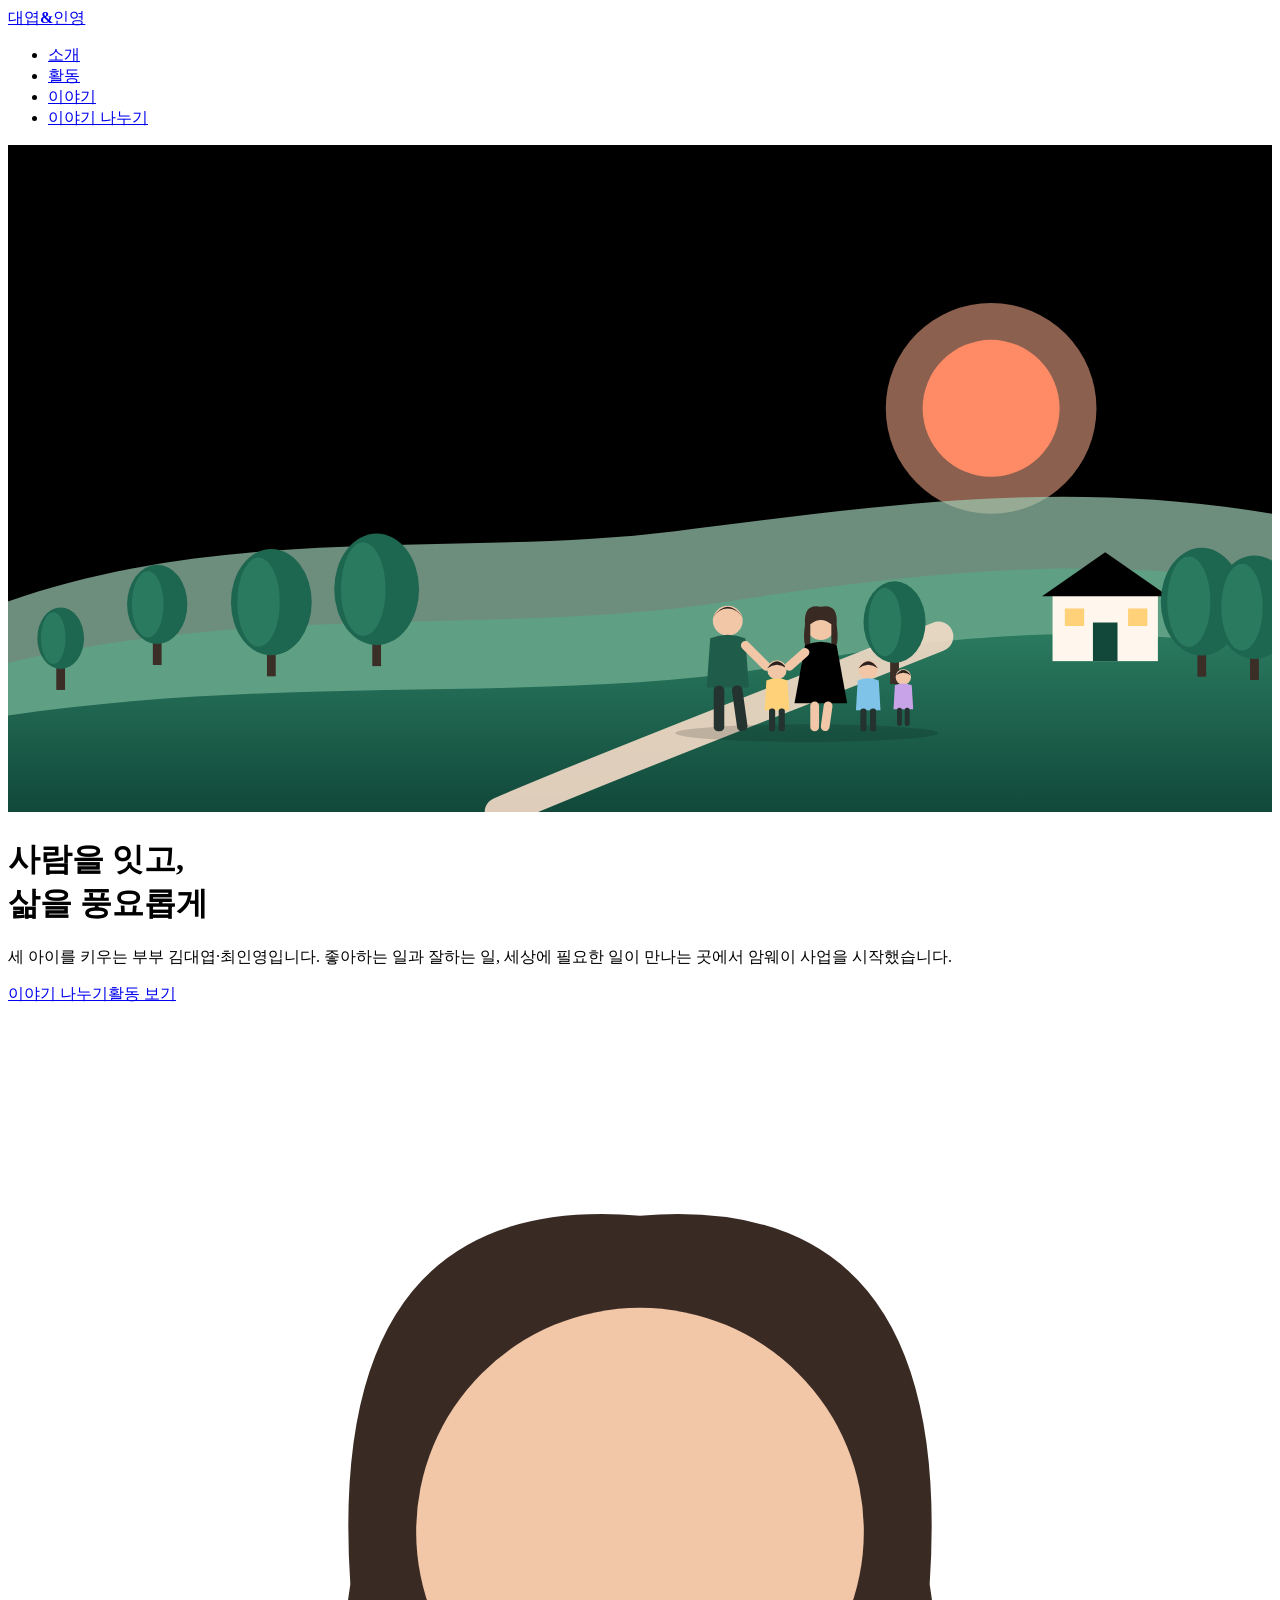
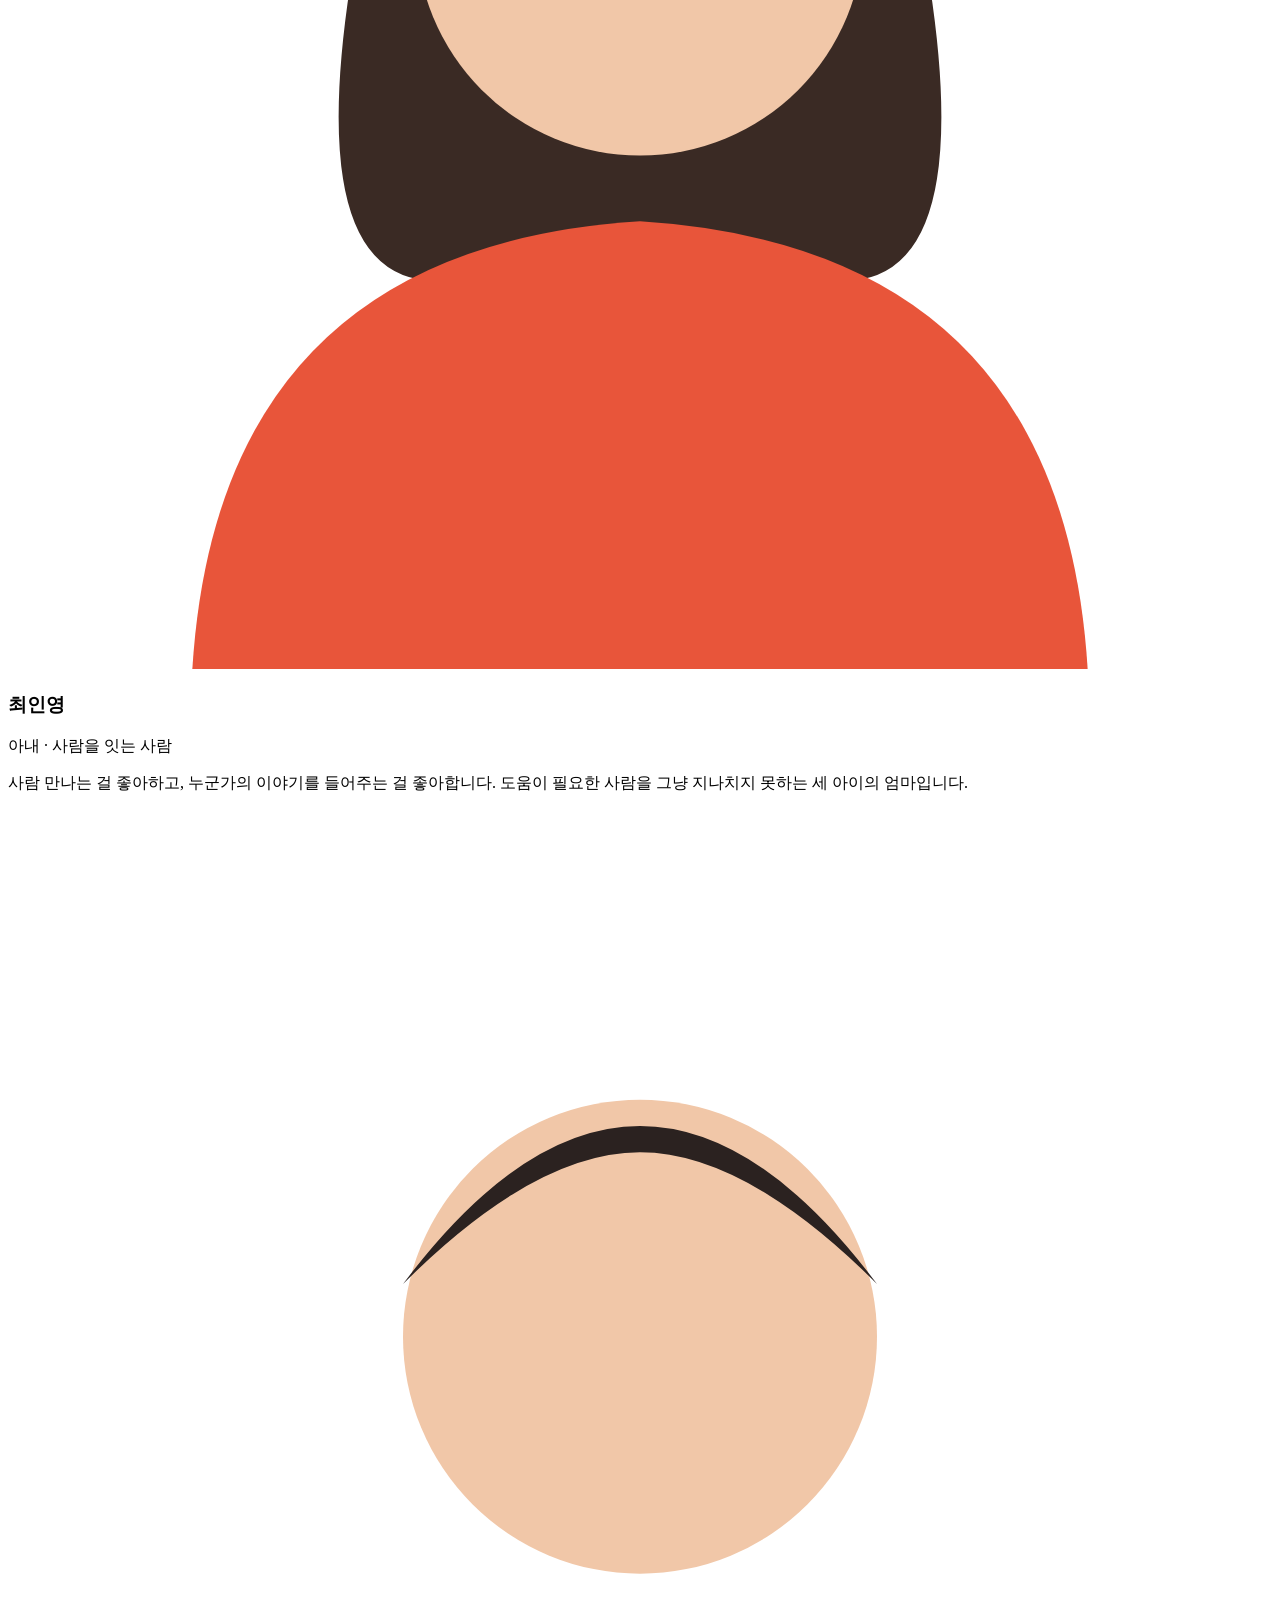
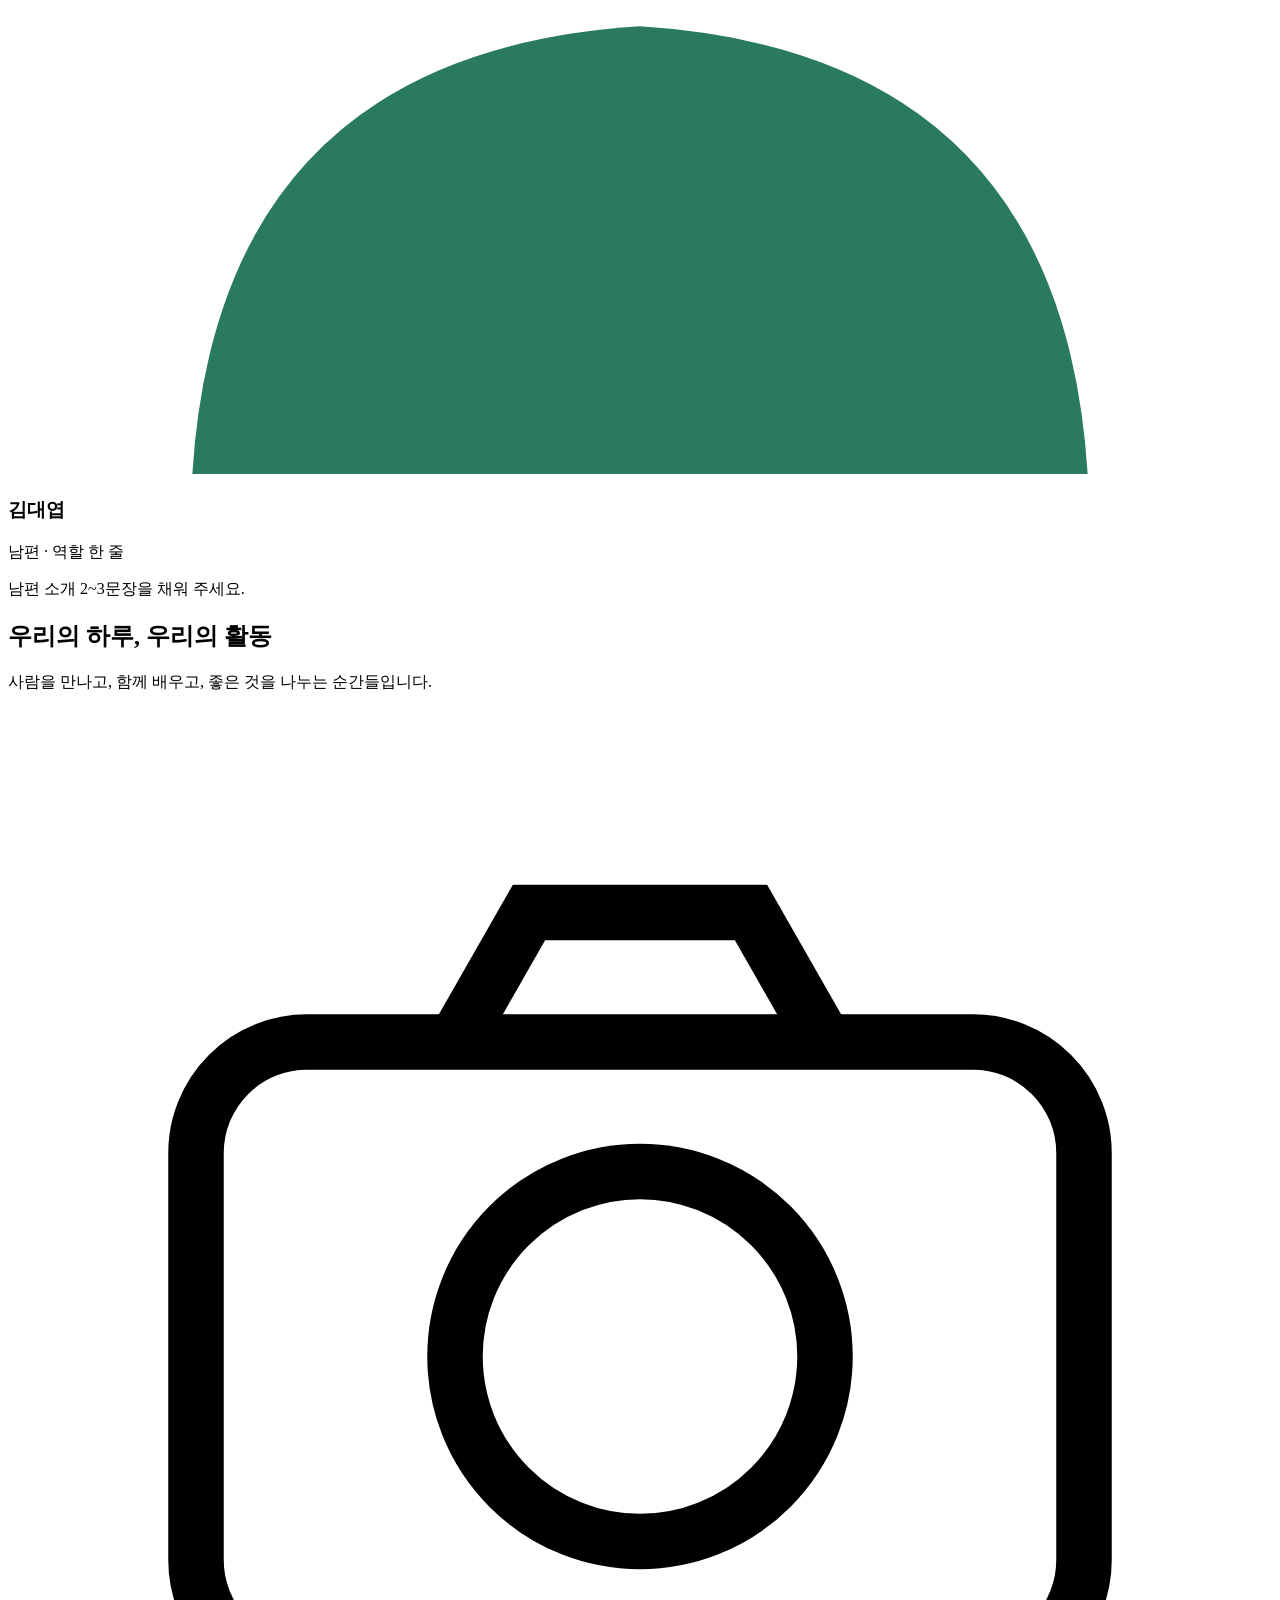
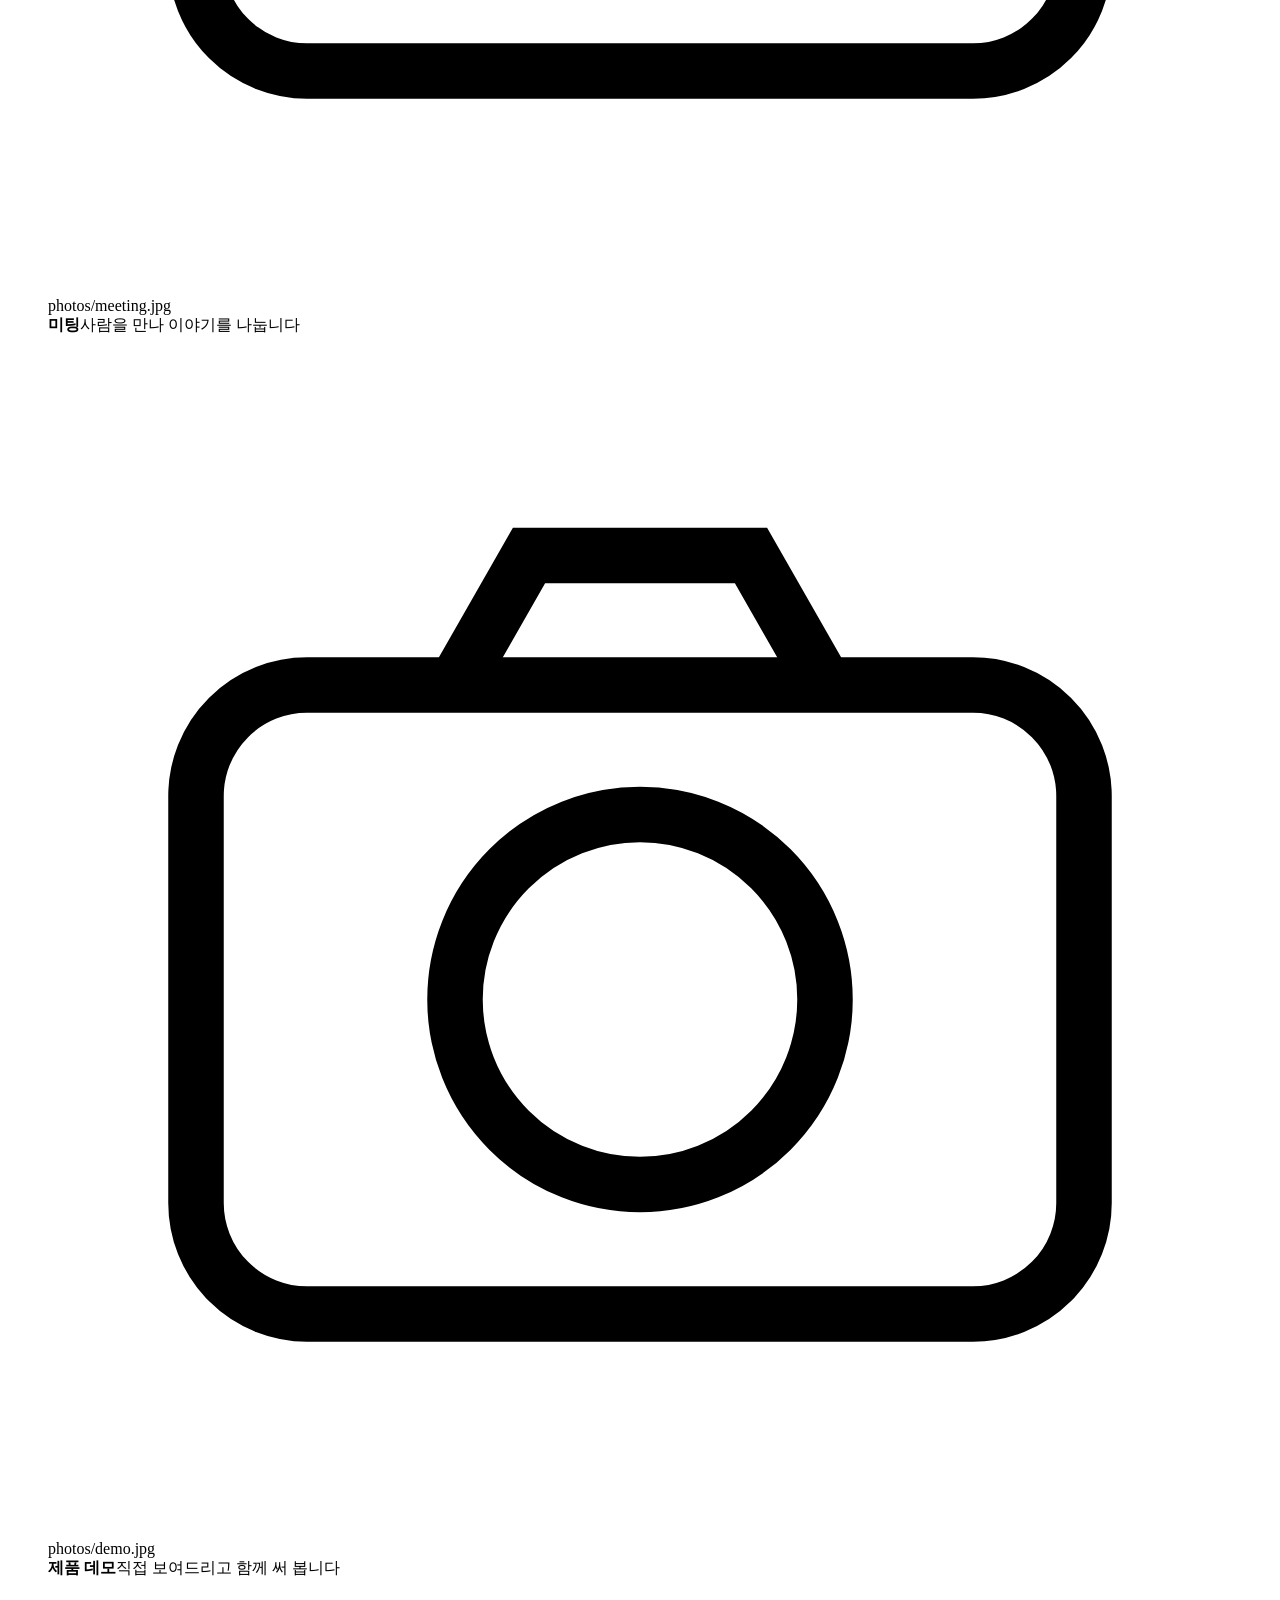
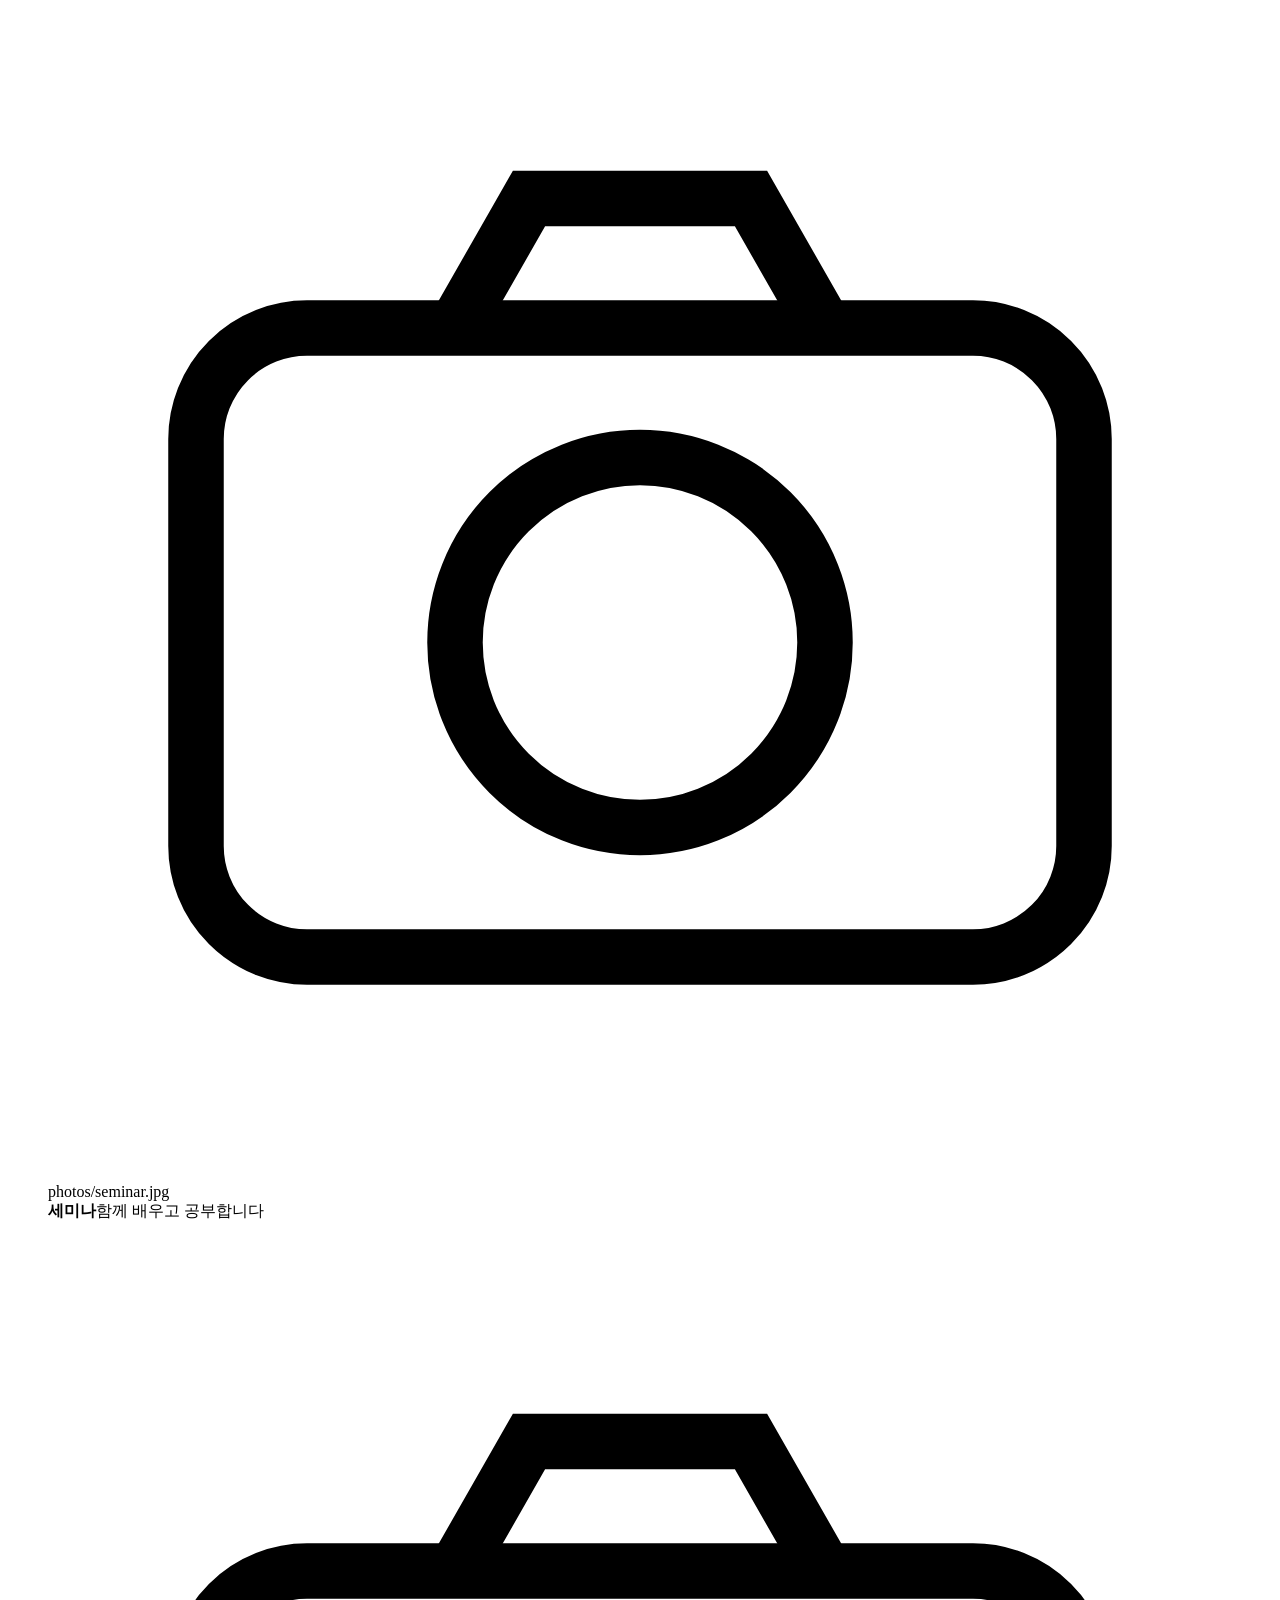
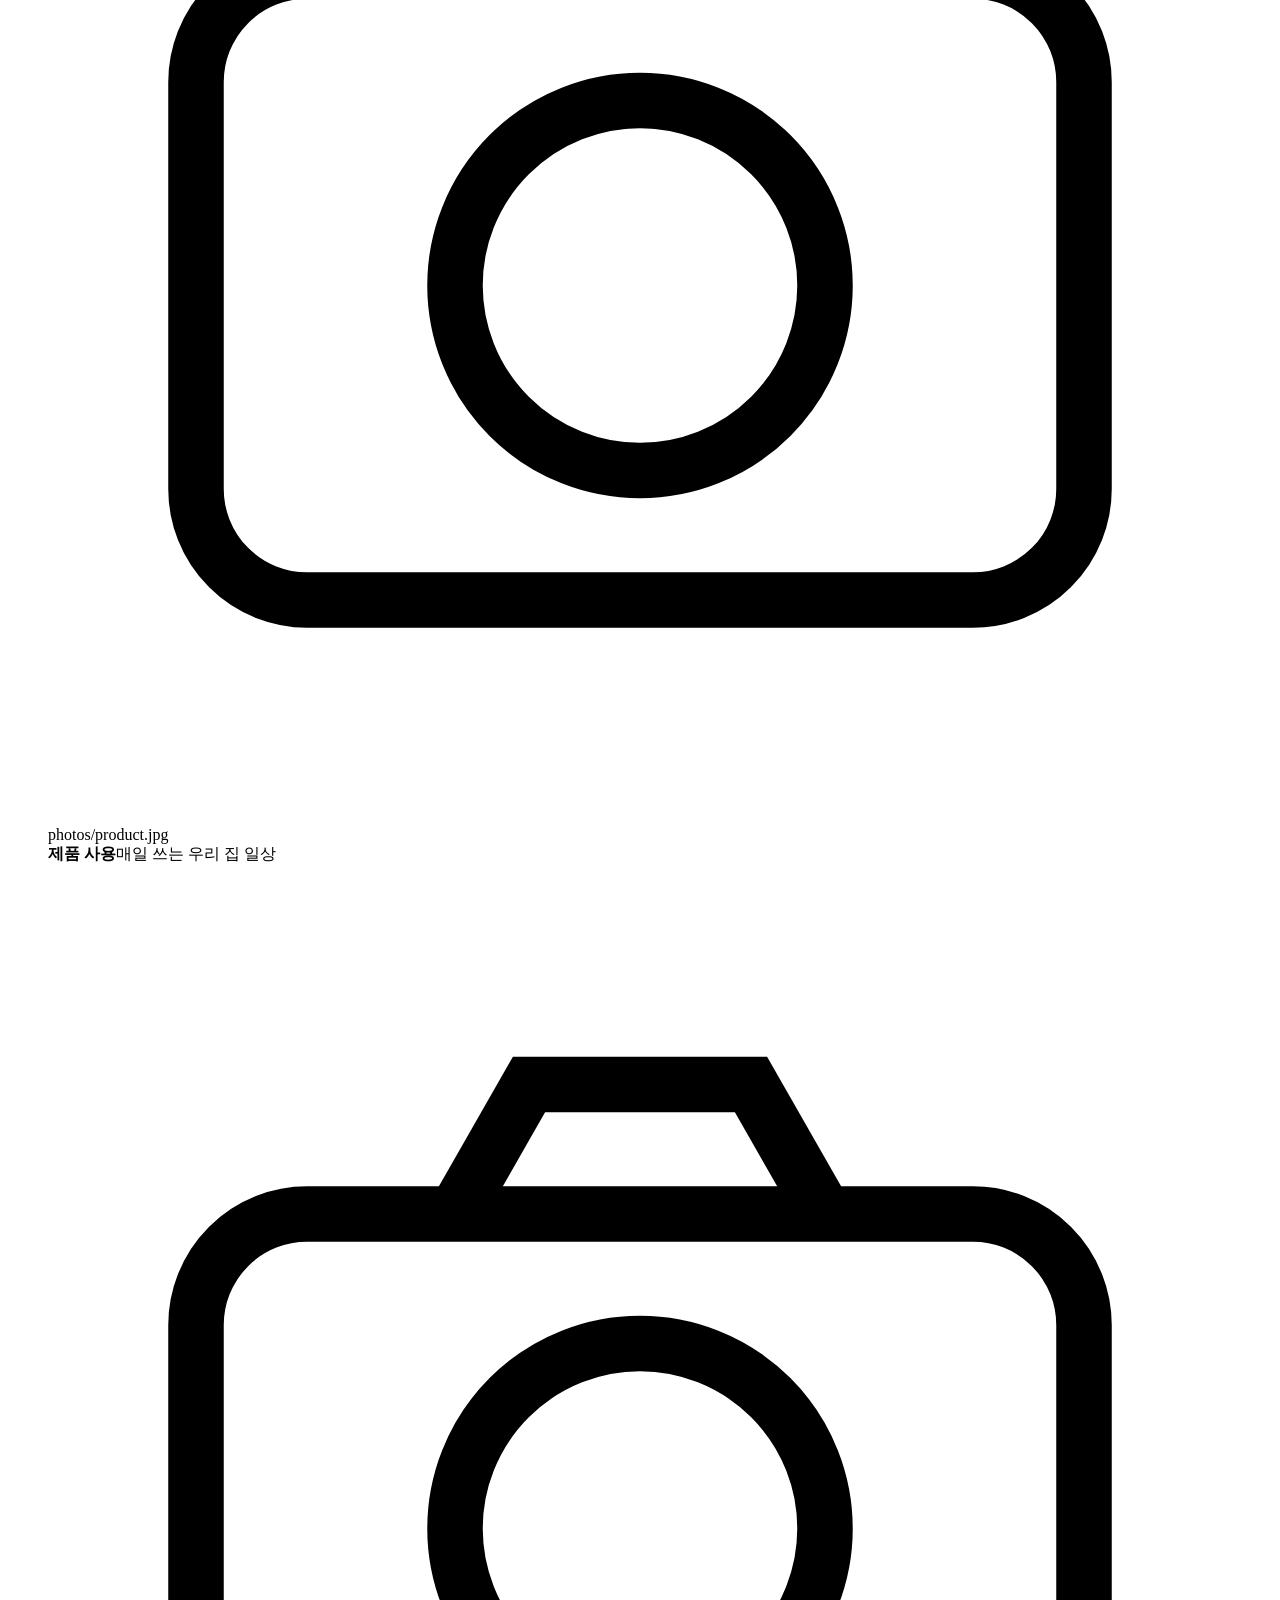
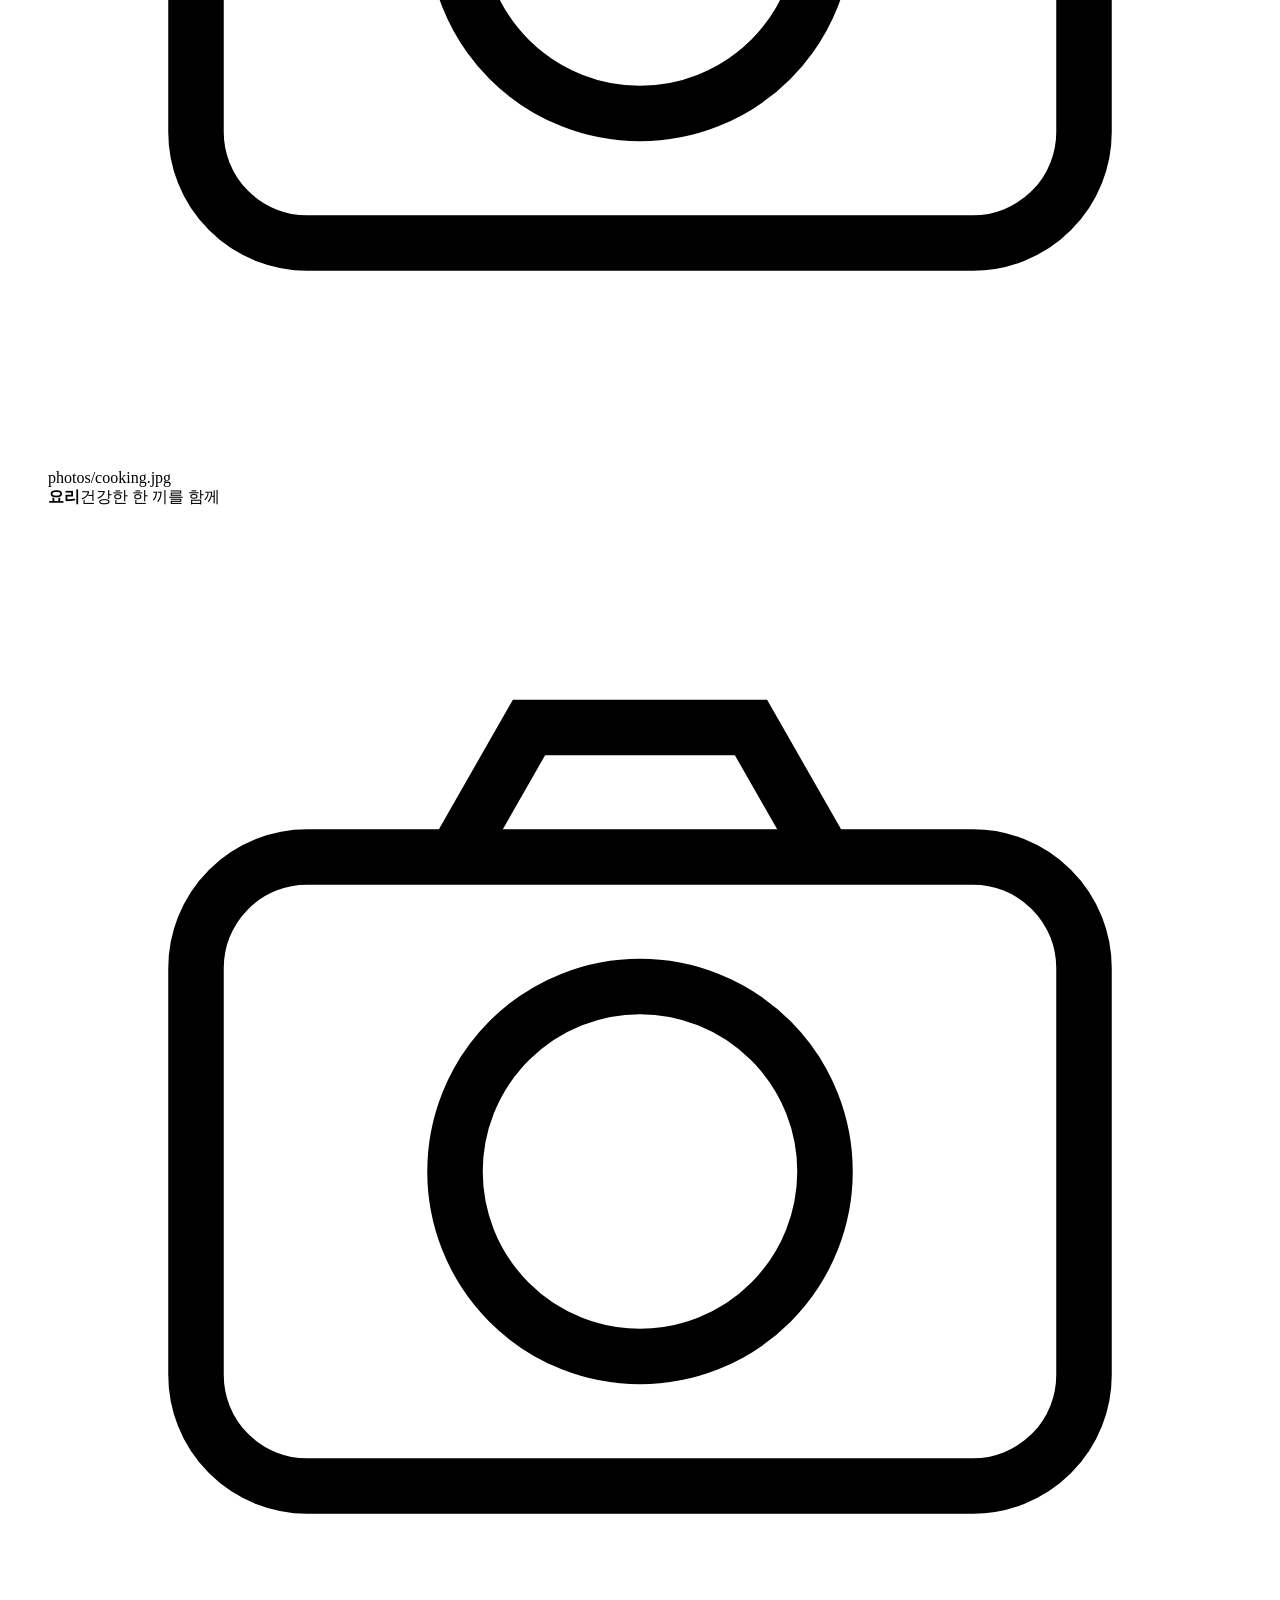
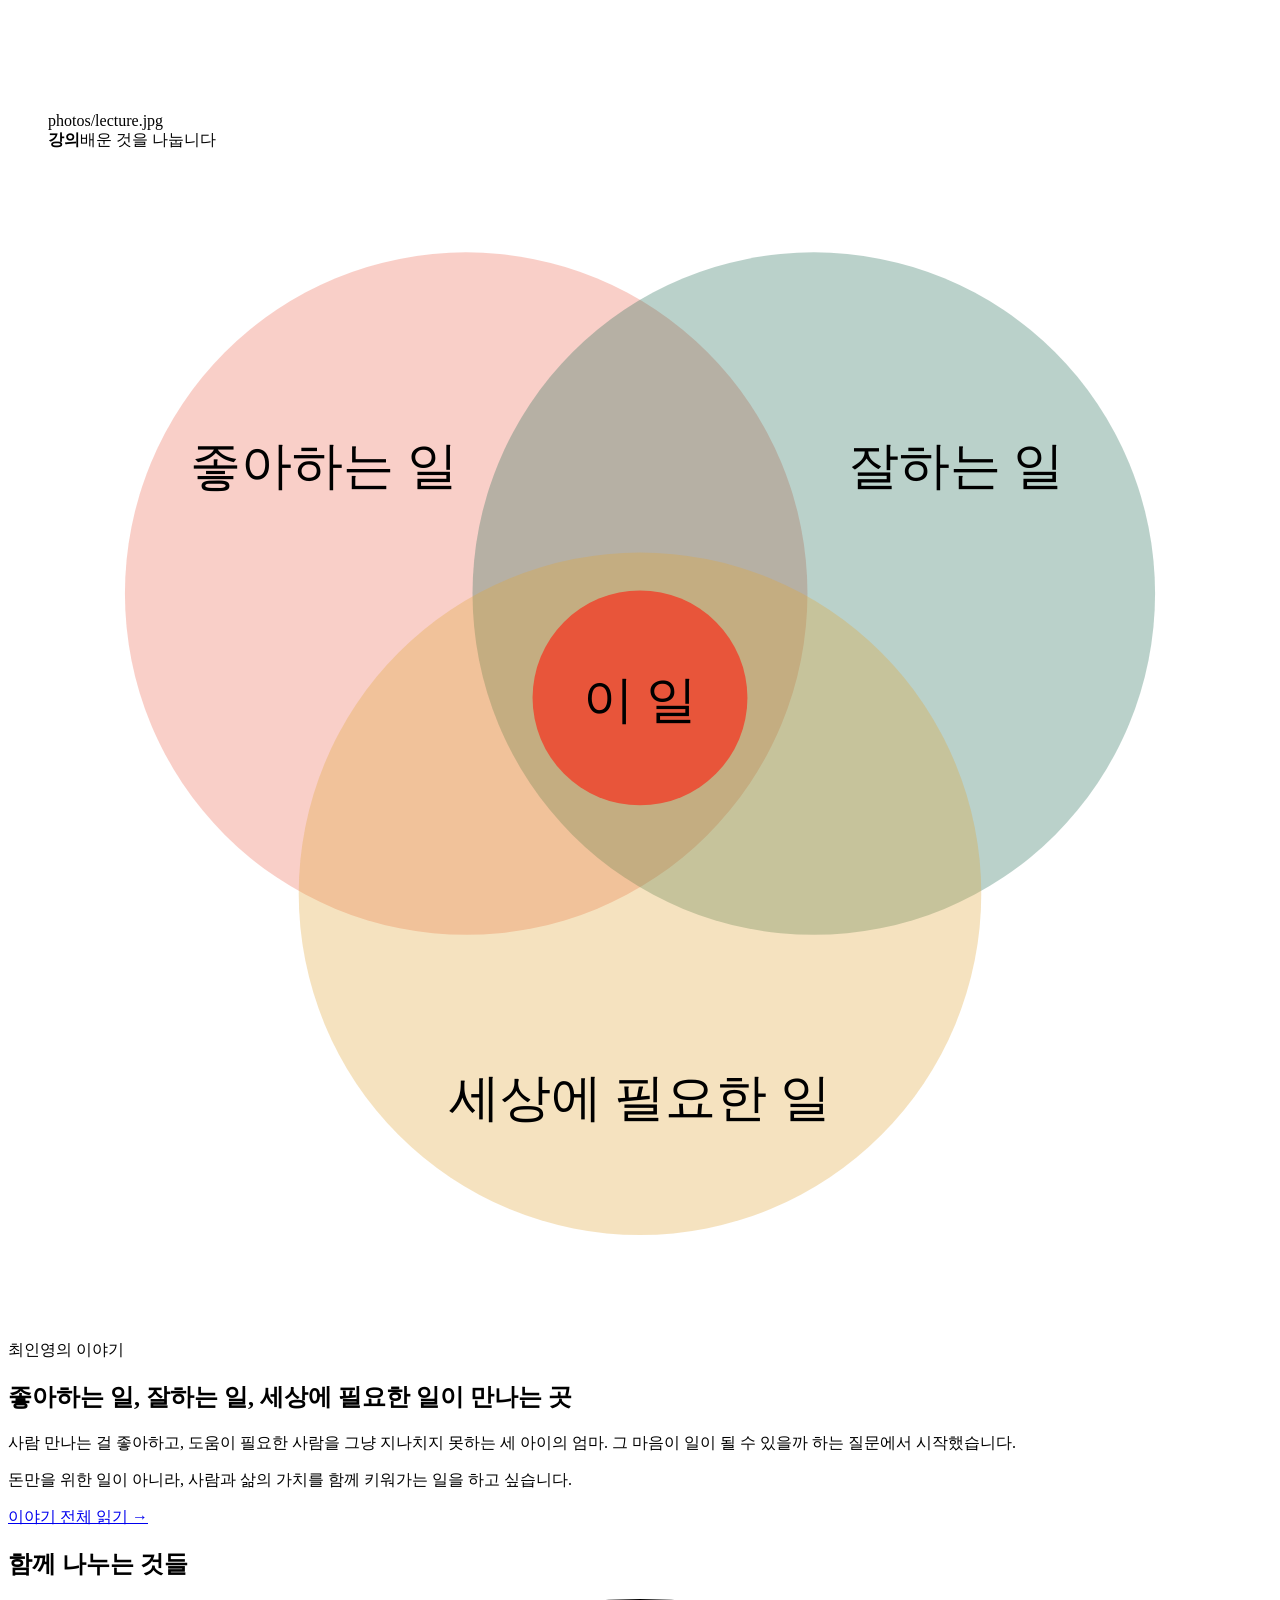
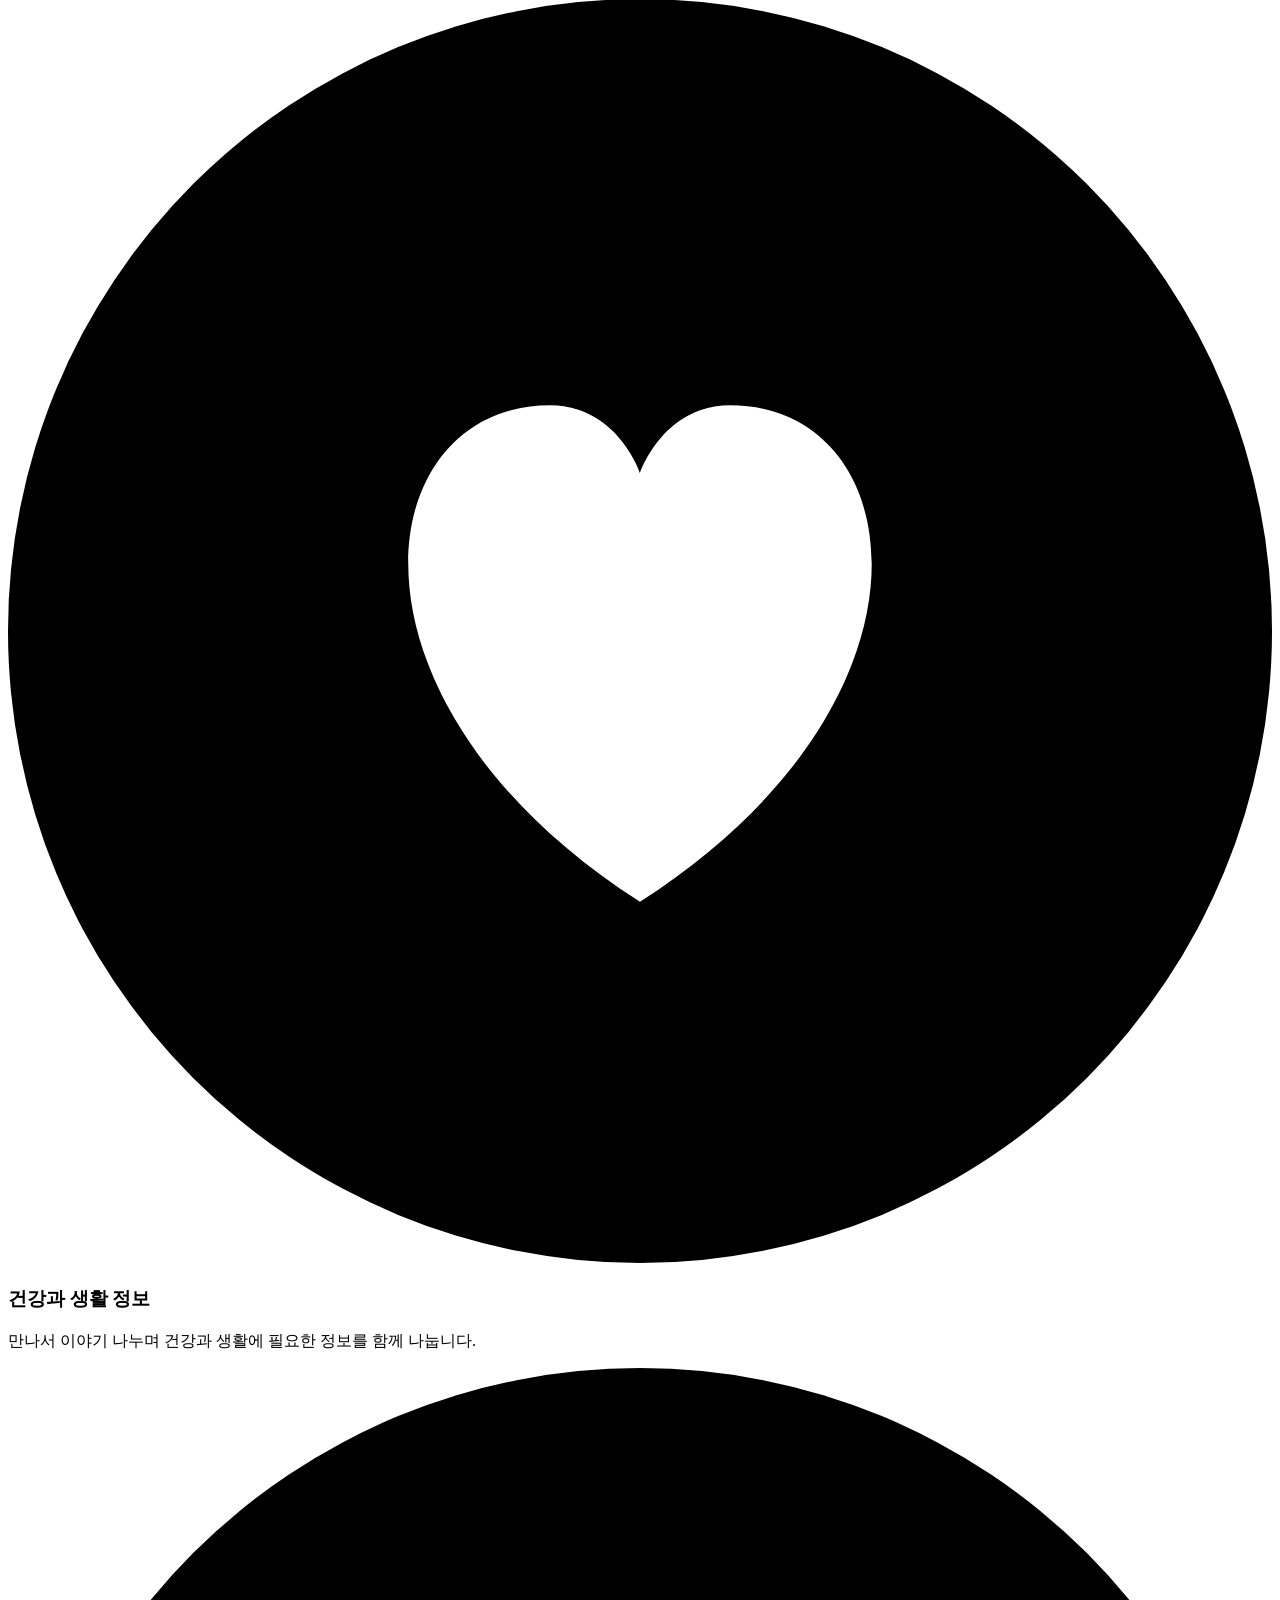
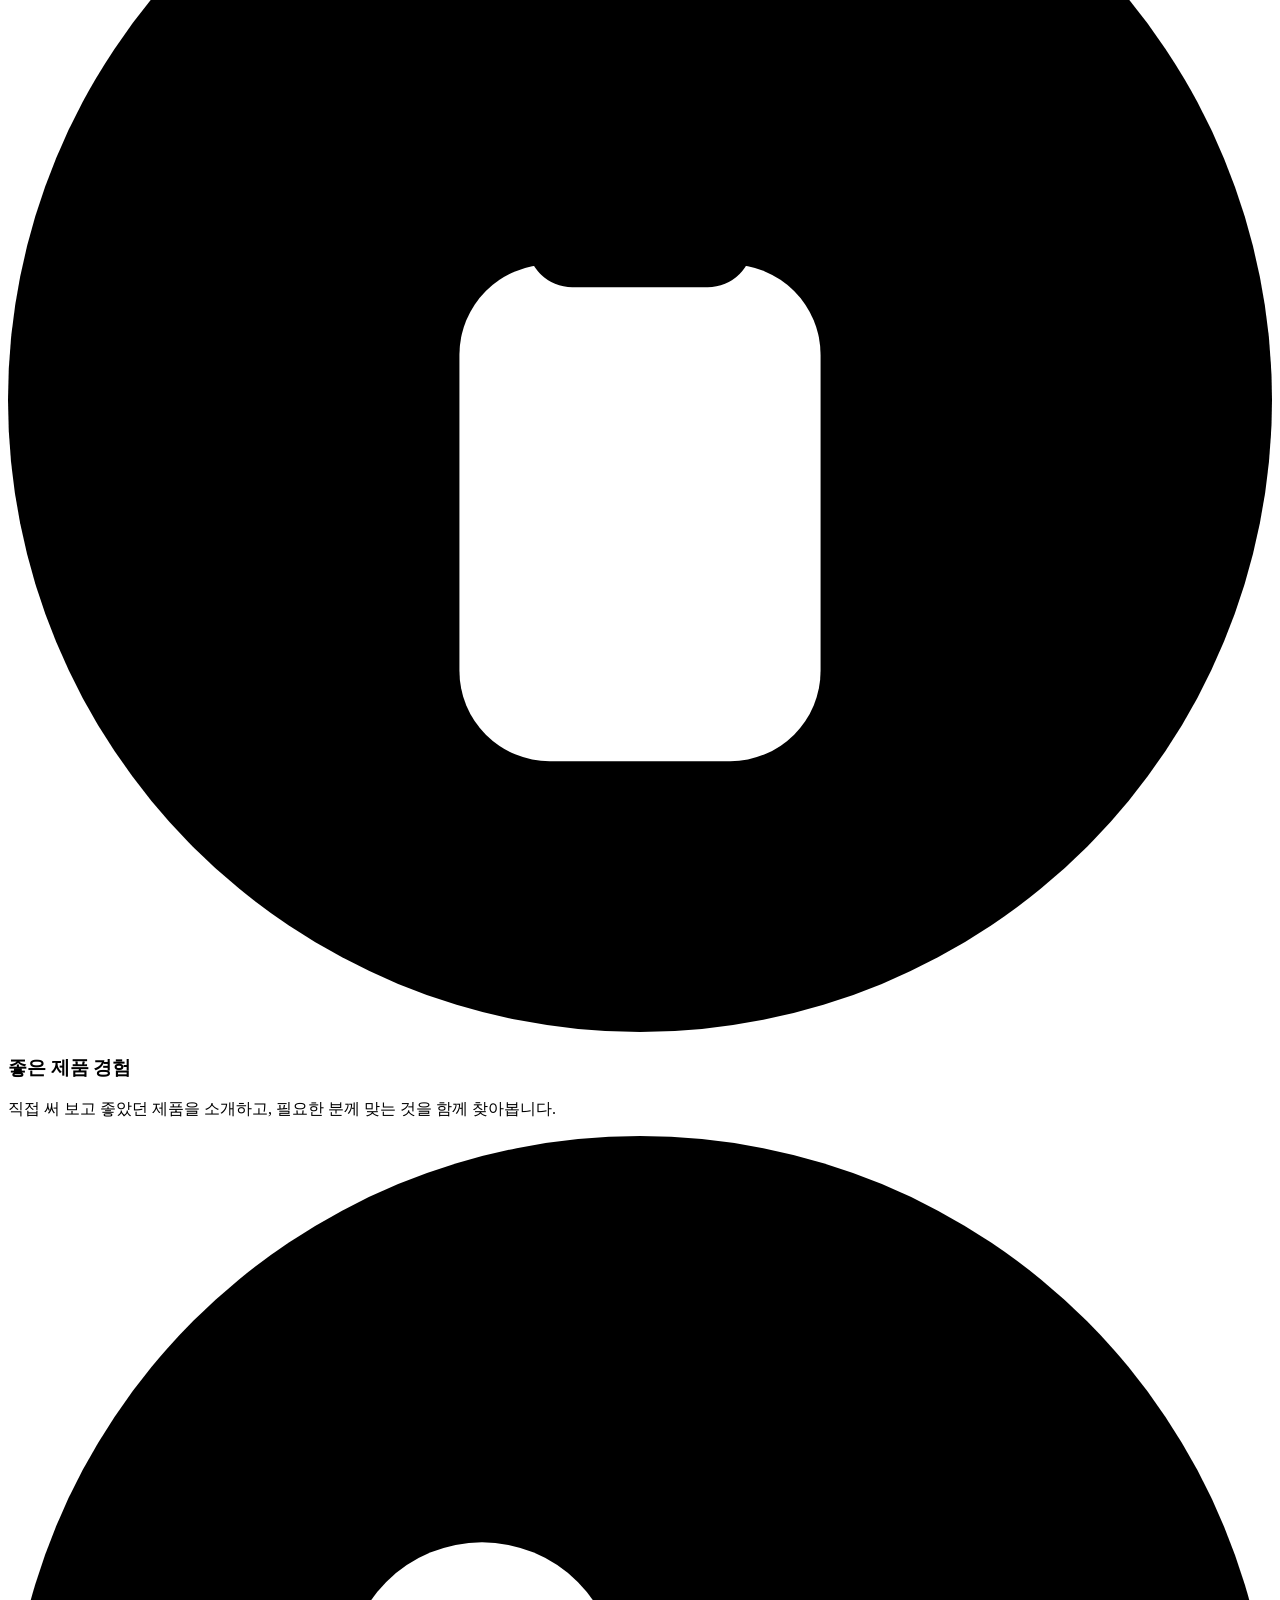
==== index.html @ 7369ca4b "Update index.html" ====
<!doctype html>
<html lang="ko">
<head>
<meta charset="utf-8">
<meta name="viewport" content="width=device-width,initial-scale=1,viewport-fit=cover">
<title>김대엽 · 최인영 | 사람을 잇는 부부 사업가</title>
<meta name="description" content="세 아이를 키우는 부부 김대엽·최인영입니다. 사람과 사람을 연결하며 더 풍요로운 삶을 만들어가는 이야기를 나눕니다.">
<meta property="og:title" content="김대엽 · 최인영 | 사람을 잇는 부부 사업가">
<meta property="og:description" content="사람과 사람을 연결하며, 더 풍요로운 삶을 만들어가는 이야기">
<meta property="og:type" content="website">
<link rel="preconnect" href="https://fonts.googleapis.com">
<link href="https://fonts.googleapis.com/css2?family=Gowun+Batang:wght@400;700&family=Noto+Sans+KR:wght@400;500;700&display=swap" rel="stylesheet">
<link rel="stylesheet" href="style.css">
</head>
<body>

<nav><div class="in">
<a class="logo" href="#top">대엽<b>&amp;</b>인영</a>
<ul><li><a href="#who">소개</a></li><li><a href="#activity">활동</a></li><li><a href="#story">이야기</a></li><li><a href="#contact">이야기 나누기</a></li></ul>
</div></nav>

<header class="hero" id="top">
<svg class="scene" viewBox="0 0 1440 760" preserveAspectRatio="xMidYMax slice" aria-hidden="true">
<defs>
<linearGradient id="sky" x1="0" y1="0" x2="0" y2="1"><stop offset="0" stop-color="var(--sky2)"/><stop offset="1" stop-color="var(--sky1)"/></linearGradient>
<linearGradient id="h1" x1="0" y1="0" x2="0" y2="1"><stop offset="0" stop-color="#2a7a5f"/><stop offset="1" stop-color="#11483a"/></linearGradient>
<g id="kid"><circle cx="0" cy="-40" r="11" fill="#f1c7a8"/><path d="M-11 -42 Q0 -58 11 -42 Q0 -50 -11 -42Z" fill="#2b2220"/><path d="M-12 -28 Q0 -33 12 -28 L14 6 L-14 6Z"/><rect x="-9" y="4" width="7" height="26" rx="3" fill="#253330"/><rect x="2" y="4" width="7" height="26" rx="3" fill="#253330"/></g>
</defs>
<rect width="1440" height="760" fill="url(#sky)"/>
<g class="sun"><circle cx="1120" cy="300" r="120" fill="#ffb08f" opacity=".55"/><circle cx="1120" cy="300" r="78" fill="#ff8a66"/></g>
<path d="M0 520 C260 430 520 470 760 440 S1200 380 1440 420 V760 H0Z" fill="#9cc9b2" opacity=".7"/>
<path d="M0 590 C300 520 560 560 820 520 S1250 470 1440 500 V760 H0Z" fill="#5fa085"/>
<path d="M0 760 V650 C340 600 640 640 900 590 S1300 560 1440 570 V760Z" fill="url(#h1)"/>
<path d="M560 760 C700 700 860 640 1060 560" stroke="#f4dcc8" stroke-width="34" fill="none" stroke-linecap="round" opacity=".9"/>
<g transform="translate(1190 470)">
<rect x="0" y="40" width="120" height="78" fill="#fff6ee"/><path d="M-12 44 L60 -6 L132 44Z" fill="var(--coral)"/>
<rect x="46" y="74" width="28" height="44" fill="#11483a"/><rect x="14" y="58" width="22" height="20" fill="#ffd27a"/><rect x="86" y="58" width="22" height="20" fill="#ffd27a"/>
</g>
<g id="trees"></g>
<g transform="translate(820 600)">
<ellipse cx="90" cy="70" rx="150" ry="10" fill="#000" opacity=".15"/>
<g><circle cx="0" cy="-58" r="17" fill="#f1c7a8"/><path d="M-17 -62 Q0 -86 17 -62 Q10 -72 0 -72 Q-10 -72 -17 -62Z" fill="#2b2220"/>
<path d="M-20 -38 Q0 -46 20 -38 L24 18 L-24 18Z" fill="#1f5d4a"/><rect x="-16" y="16" width="12" height="52" rx="5" fill="#253330"/><rect x="4" y="16" width="12" height="52" rx="5" fill="#253330" transform="rotate(-8 10 16)"/>
<path d="M20 -30 L44 -6" stroke="#f1c7a8" stroke-width="10" stroke-linecap="round"/></g>
<use href="#kid" x="56" y="38" fill="#ffd27a"/>
<g transform="translate(106 6)"><circle cx="0" cy="-58" r="16" fill="#f1c7a8"/><path d="M-18 -60 Q-20 -84 0 -80 Q20 -84 18 -60 Q22 -30 12 -34 L12 -60 Q0 -70 -12 -60 L-12 -34 Q-22 -30 -18 -60Z" fill="#3a2a24"/>
<path d="M-18 -36 Q0 -44 18 -36 L30 30 L-30 30Z" fill="var(--coral)"/><rect x="-12" y="28" width="10" height="34" rx="5" fill="#f1c7a8"/><rect x="4" y="28" width="10" height="34" rx="5" fill="#f1c7a8" transform="rotate(8 9 28)"/>
<path d="M-18 -28 L-36 -12" stroke="#f1c7a8" stroke-width="10" stroke-linecap="round"/></g>
<use href="#kid" x="160" y="38" fill="#7fc4e8"/>
<use href="#kid" x="200" y="38" fill="#c9a3e8" transform="translate(200 38) scale(.8) translate(-200 -38)"/>
</g>
</svg>
<div class="copy">
<h1>사람을 잇고,<br>삶을 풍요롭게</h1>
<p>세 아이를 키우는 부부 김대엽·최인영입니다. 좋아하는 일과 잘하는 일, 세상에 필요한 일이 만나는 곳에서 암웨이 사업을 시작했습니다.</p>
<div class="btns"><a class="btn main" href="#contact">이야기 나누기</a><a class="btn" href="#activity">활동 보기</a></div>
</div>
</header>

<section class="band who" id="who"><div class="in">
<div class="person"><div class="av"><svg viewBox="0 0 96 96" width="100%" height="100%"><path d="M26 44 Q24 14 48 16 Q72 14 70 44 Q74 70 60 66 L36 66 Q22 70 26 44Z" fill="#3a2a24"/><circle cx="48" cy="40" r="17" fill="#f1c7a8"/><path d="M14 96 Q16 64 48 62 Q80 64 82 96Z" fill="#e8553a"/></svg></div>
<div><h3>최인영</h3><div class="role">아내 · 사람을 잇는 사람</div><p>사람 만나는 걸 좋아하고, 누군가의 이야기를 들어주는 걸 좋아합니다. 도움이 필요한 사람을 그냥 지나치지 못하는 세 아이의 엄마입니다.</p></div></div>
<div class="person"><div class="av"><svg viewBox="0 0 96 96" width="100%" height="100%"><circle cx="48" cy="40" r="18" fill="#f1c7a8"/><path d="M30 36 Q48 12 66 36 Q56 26 48 26 Q40 26 30 36Z" fill="#2b2220"/><path d="M14 96 Q16 64 48 62 Q80 64 82 96Z" fill="#2a7a5f"/></svg></div>
<div><h3>김대엽</h3><div class="role">남편 · <span class="todo">역할 한 줄</span></div><p><span class="todo">남편 소개 2~3문장을 채워 주세요.</span></p></div></div>
</div></section>

<section class="band" id="activity"><div class="in">
<h2>우리의 하루, 우리의 활동</h2>
<p class="lead">사람을 만나고, 함께 배우고, 좋은 것을 나누는 순간들입니다.</p>
<div class="gal" id="gal"></div>
</div></section>

<section class="band story vals" id="story"><div class="in">
<svg class="venn" viewBox="0 0 400 370" role="img" aria-label="좋아하는 일, 잘하는 일, 세상에 필요한 일이 겹치는 곳">
<circle cx="145" cy="135" r="108" fill="#e8553a" fill-opacity=".28"/>
<circle cx="255" cy="135" r="108" fill="#1d6650" fill-opacity=".3"/>
<circle cx="200" cy="230" r="108" fill="#e0a43a" fill-opacity=".32"/>
<text x="100" y="100" text-anchor="middle">좋아하는 일</text>
<text x="300" y="100" text-anchor="middle">잘하는 일</text>
<text x="200" y="300" text-anchor="middle">세상에 필요한 일</text>
<circle cx="200" cy="168" r="34" fill="#e8553a"/>
<text class="c" x="200" y="174" text-anchor="middle">이 일</text>
</svg>
<div>
<div class="kick">최인영의 이야기</div>
<h2>좋아하는 일, 잘하는 일, 세상에 필요한 일이 만나는 곳</h2>
<p class="lead">사람 만나는 걸 좋아하고, 도움이 필요한 사람을 그냥 지나치지 못하는 세 아이의 엄마. 그 마음이 일이 될 수 있을까 하는 질문에서 시작했습니다.</p>
<p class="q">돈만을 위한 일이 아니라, 사람과 삶의 가치를 함께 키워가는 일을 하고 싶습니다.</p>
<a class="btn main" href="story-inyoung.html">이야기 전체 읽기 →</a>
</div>
</div></section>

<section class="band" id="do"><div class="in">
<h2>함께 나누는 것들</h2>
<div class="cards">
<div class="card"><svg viewBox="0 0 56 56"><circle cx="28" cy="28" r="28" fill="var(--pine2)"/><path d="M28 40 C14 31 16 18 24 18 C27 18 28 21 28 21 C28 21 29 18 32 18 C40 18 42 31 28 40Z" fill="#fff"/></svg><h3>건강과 생활 정보</h3><p>만나서 이야기 나누며 건강과 생활에 필요한 정보를 함께 나눕니다.</p></div>
<div class="card"><svg viewBox="0 0 56 56"><circle cx="28" cy="28" r="28" fill="var(--coral)"/><rect x="20" y="22" width="16" height="22" rx="4" fill="#fff"/><rect x="23" y="12" width="10" height="11" rx="2" fill="var(--pine)"/></svg><h3>좋은 제품 경험</h3><p>직접 써 보고 좋았던 제품을 소개하고, 필요한 분께 맞는 것을 함께 찾아봅니다.</p></div>
<div class="card"><svg viewBox="0 0 56 56"><circle cx="28" cy="28" r="28" fill="var(--pine)"/><circle cx="21" cy="24" r="6" fill="#fff"/><circle cx="35" cy="24" r="6" fill="var(--coral)"/><path d="M11 42 Q21 30 28 38 Q35 30 45 42Z" fill="#fff"/></svg><h3>함께 성장하는 대화</h3><p>시간과 경제적인 여유를 고민하는 분과 어떤 방식으로 일할 수 있는지 이야기 나눕니다.</p></div>
</div>
</div></section>

<section class="band vals"><div class="in">
<h2>우리가 지키는 마음</h2>
<div class="vlist">
<div><h3>무조건 권하지 않습니다</h3><p>함께하자고 밀어붙이기보다, 보고 있는 가능성을 솔직하게 소개합니다.</p></div>
<div><h3>이야기를 먼저 듣습니다</h3><p>무엇이 필요한지, 어떤 삶을 원하는지 듣는 것에서 시작합니다.</p></div>
<div><h3>꾸준히 배웁니다</h3><p>좋은 마음만으로는 부족하다는 것을 알기에, 계속 배우고 노력합니다.</p></div>
<div><h3>서로의 성장을 응원합니다</h3><p>나와 가족, 주변 사람들의 삶이 함께 풍요로워지는 것을 바랍니다.</p></div>
</div>
</div></section>

<section class="band contact" id="contact"><div class="in">
<div><h2>함께 이야기 나눠요</h2><p class="lead">건강이나 생활에 관심이 있거나, 시간과 경제적인 여유를 고민하고 있다면 편하게 연락 주세요. 커피 한 잔 하며 이야기 나눠요.</p>
<div class="info"><div><span>전화</span><span class="todo">010-0000-0000</span></div><div><span>카카오</span><span class="todo">카카오톡 ID</span></div><div><span>지역</span><span class="todo">활동 지역</span></div><div><span>시간</span><span class="todo">연락 가능한 시간</span></div></div></div>
<div class="cta">
<a class="big kakao" href="#contact"><b>카카오톡으로 문의</b><span class="todo">오픈채팅 링크</span></a>
<a class="big" href="tel:010-0000-0000"><b>전화하기</b><span class="todo">010-0000-0000</span></a>
<p>이름과 궁금한 점(건강·생활 정보, 제품, 사업 이야기 무엇이든)을 남겨 주시면 편한 시간에 연락드릴게요.</p>
</div>
</div></section>

<footer class="band"><div class="in">
<div>김대엽·최인영 · 암웨이 독립사업자(ABO)가 개인적으로 운영하는 페이지이며, 한국암웨이 공식 사이트가 아닙니다.</div>
<div>사업 소득은 개인의 노력과 활동에 따라 다르며 보장되지 않습니다.</div>
</div></footer>

<script>{
/* 활동 사진: photos 폴더에 아래 파일 이름으로 넣으면 자동으로 표시됩니다 */
const PHOTOS=[
{f:'meeting.jpg',t:'미팅',d:'사람을 만나 이야기를 나눕니다',big:1},
{f:'demo.jpg',t:'제품 데모',d:'직접 보여드리고 함께 써 봅니다'},
{f:'seminar.jpg',t:'세미나',d:'함께 배우고 공부합니다'},
{f:'product.jpg',t:'제품 사용',d:'매일 쓰는 우리 집 일상'},
{f:'cooking.jpg',t:'요리',d:'건강한 한 끼를 함께'},
{f:'lecture.jpg',t:'강의',d:'배운 것을 나눕니다'}];
const cam='<svg viewBox="0 0 64 64"><rect x="8" y="18" width="48" height="34" rx="6" fill="none" stroke="currentColor" stroke-width="3"/><circle cx="32" cy="35" r="10" fill="none" stroke="currentColor" stroke-width="3"/><path d="M22 18 L26 11 H38 L42 18" fill="none" stroke="currentColor" stroke-width="3"/></svg>';
document.getElementById('gal').innerHTML=PHOTOS.map(p=>`<figure class="${p.big?'big':''}"><div class="ph">${cam}<span>photos/${p.f}</span></div><img src="photos/${p.f}" alt="${p.t}" loading="lazy" onerror="this.remove()"><figcaption><b>${p.t}</b><span>${p.d}</span></figcaption></figure>`).join('');

const g=document.getElementById('trees');let s=7;const r=()=>(s=s*16807%2147483647)/2147483647;
const xs=[60,170,300,1010,1360,1420,420];
g.innerHTML=xs.map(x=>{const h=70+r()*70,y=560+r()*40;return `<g transform="translate(${x} ${y})"><rect x="-5" y="-10" width="10" height="34" fill="#3b2e26"/><ellipse cx="0" cy="${-h/2}" rx="${h*.38}" ry="${h/2}" fill="#1d6650"/><ellipse cx="${-h*.12}" cy="${-h/2}" rx="${h*.2}" ry="${h*.42}" fill="#2a7a5f"/></g>`}).join('');
}</script>
</body>
</html>
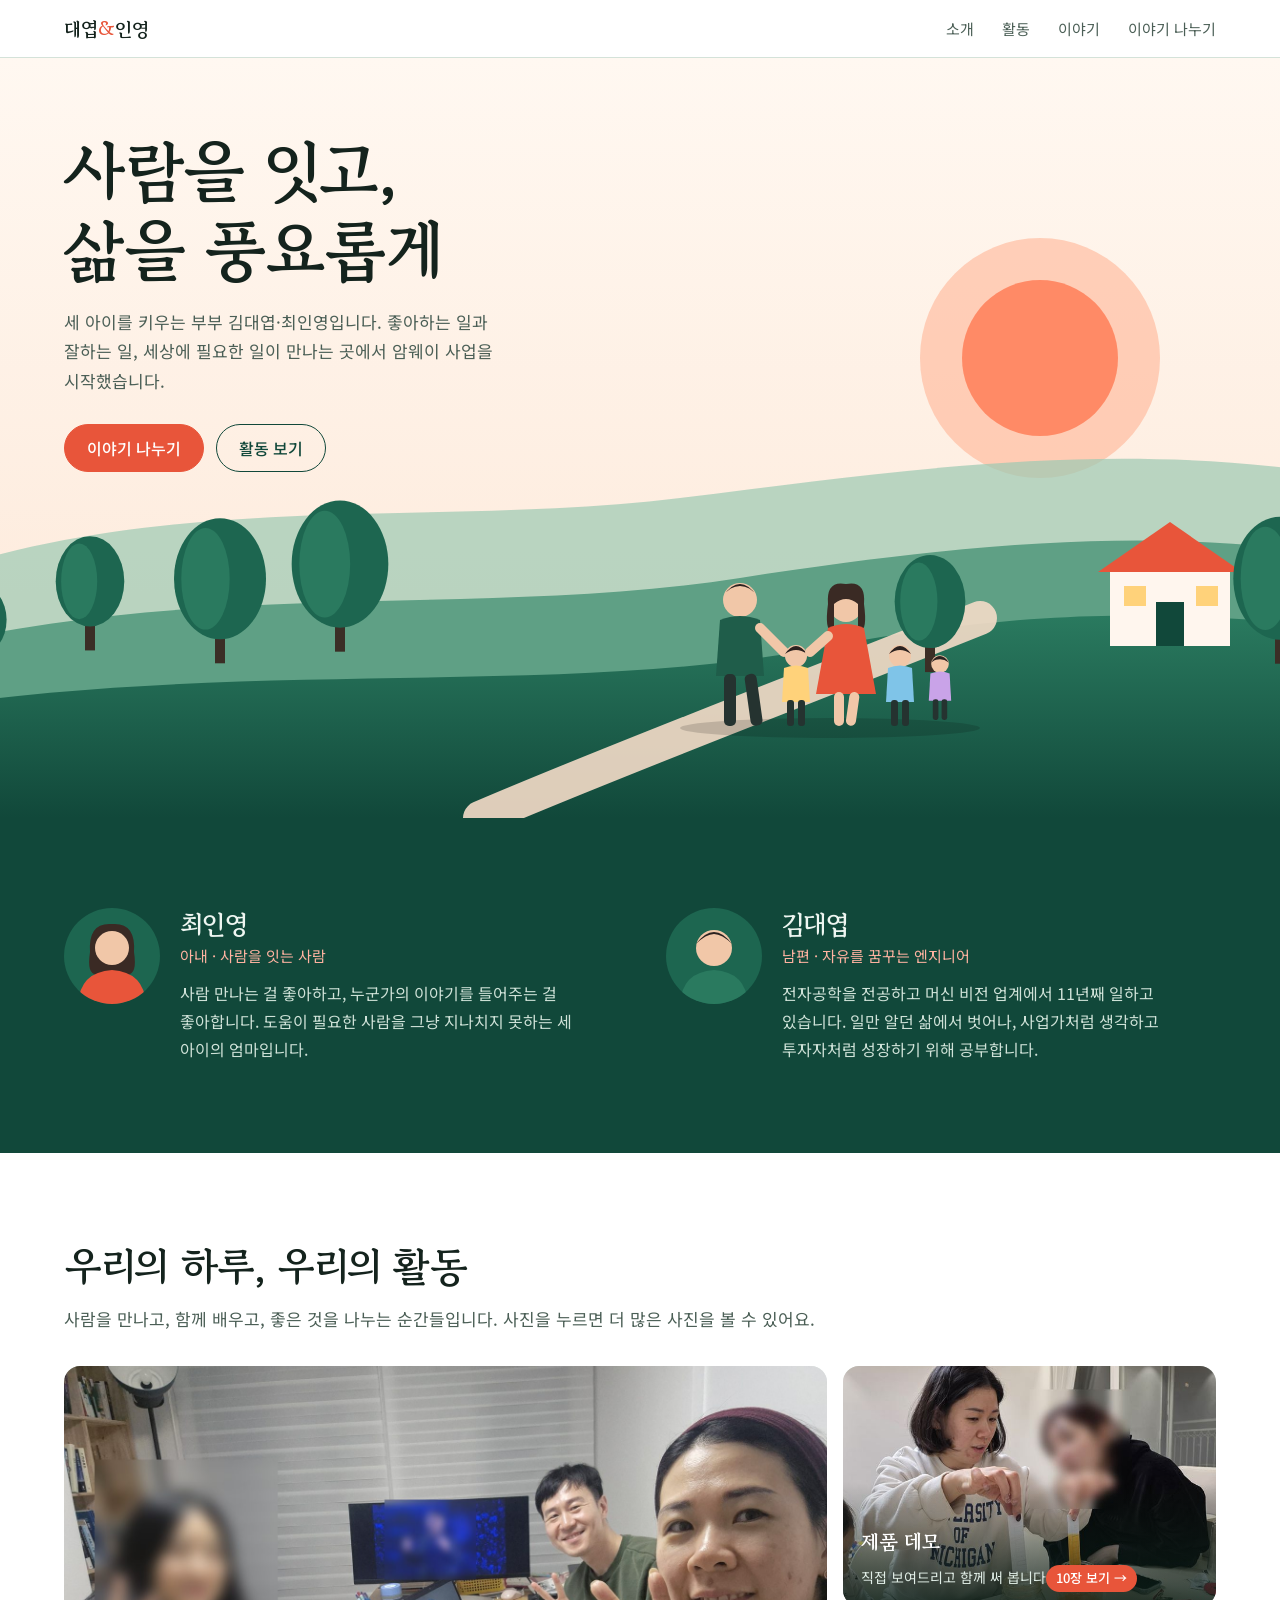
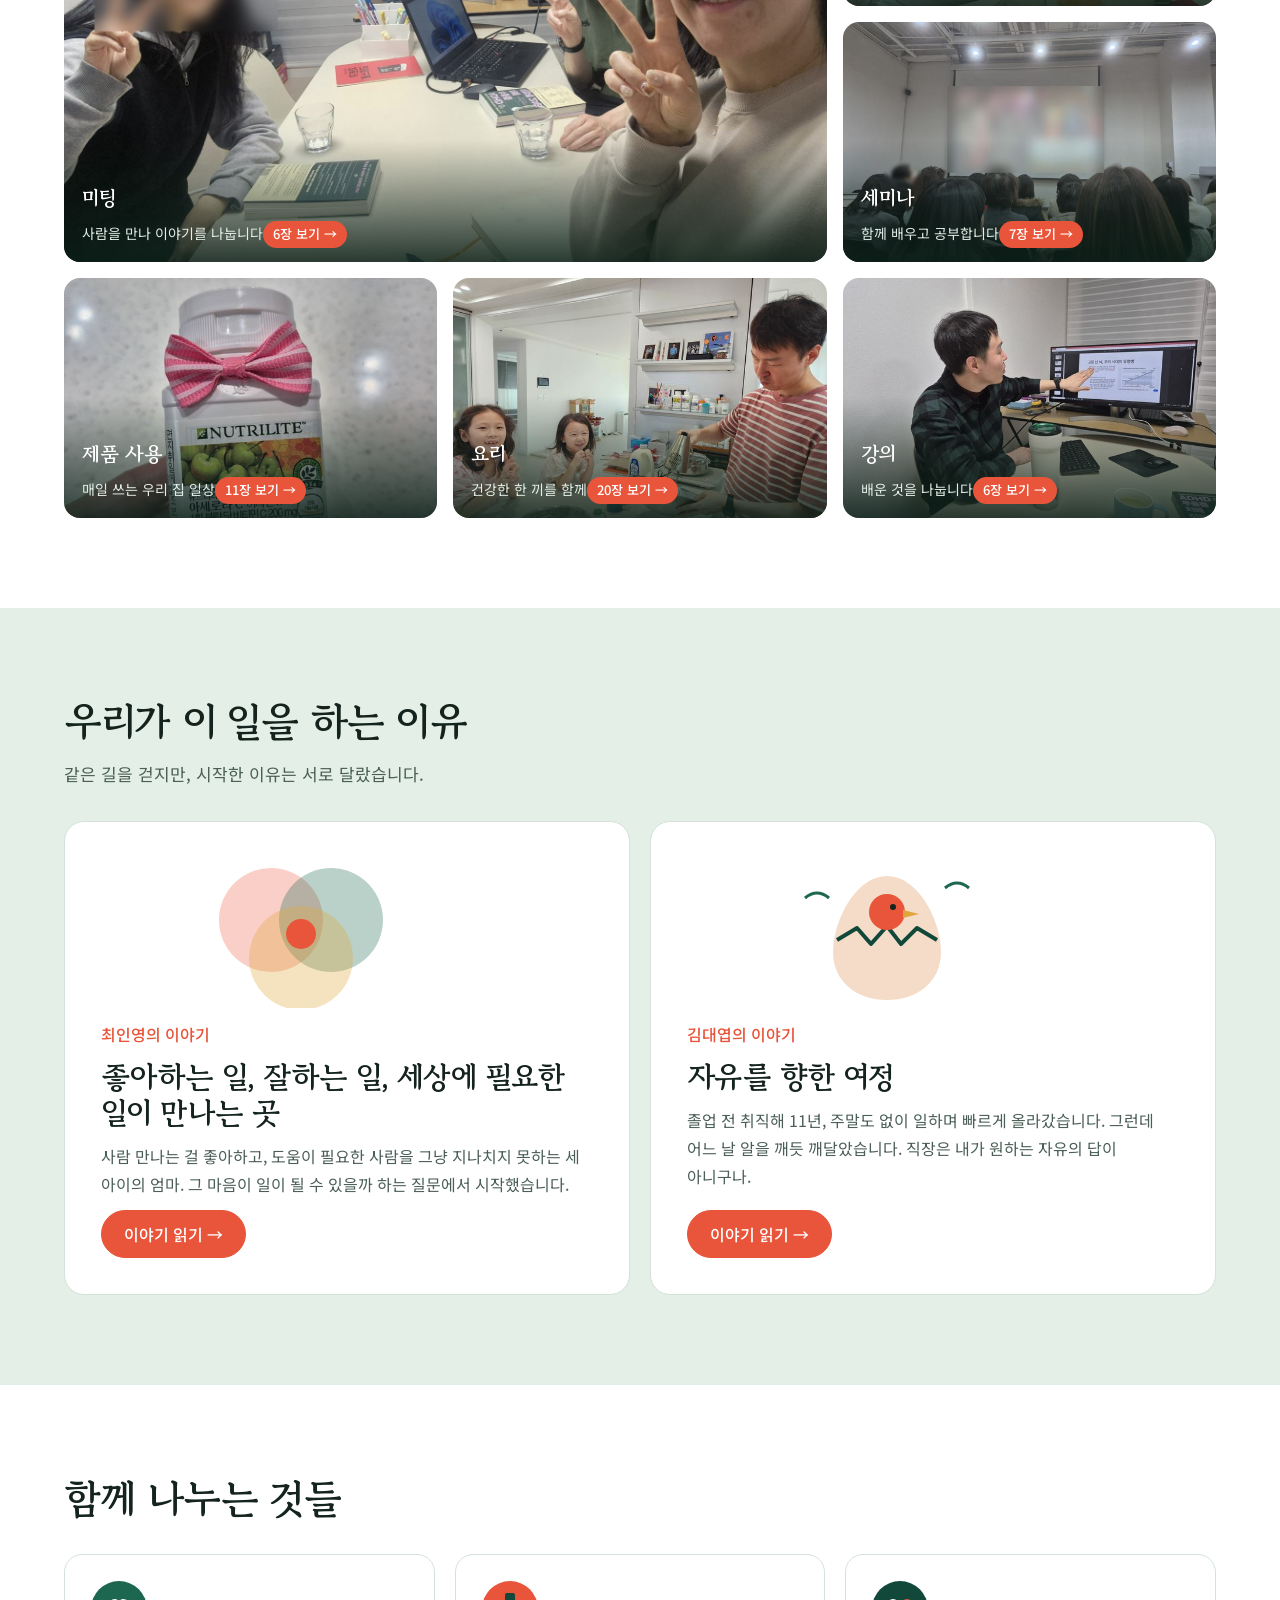
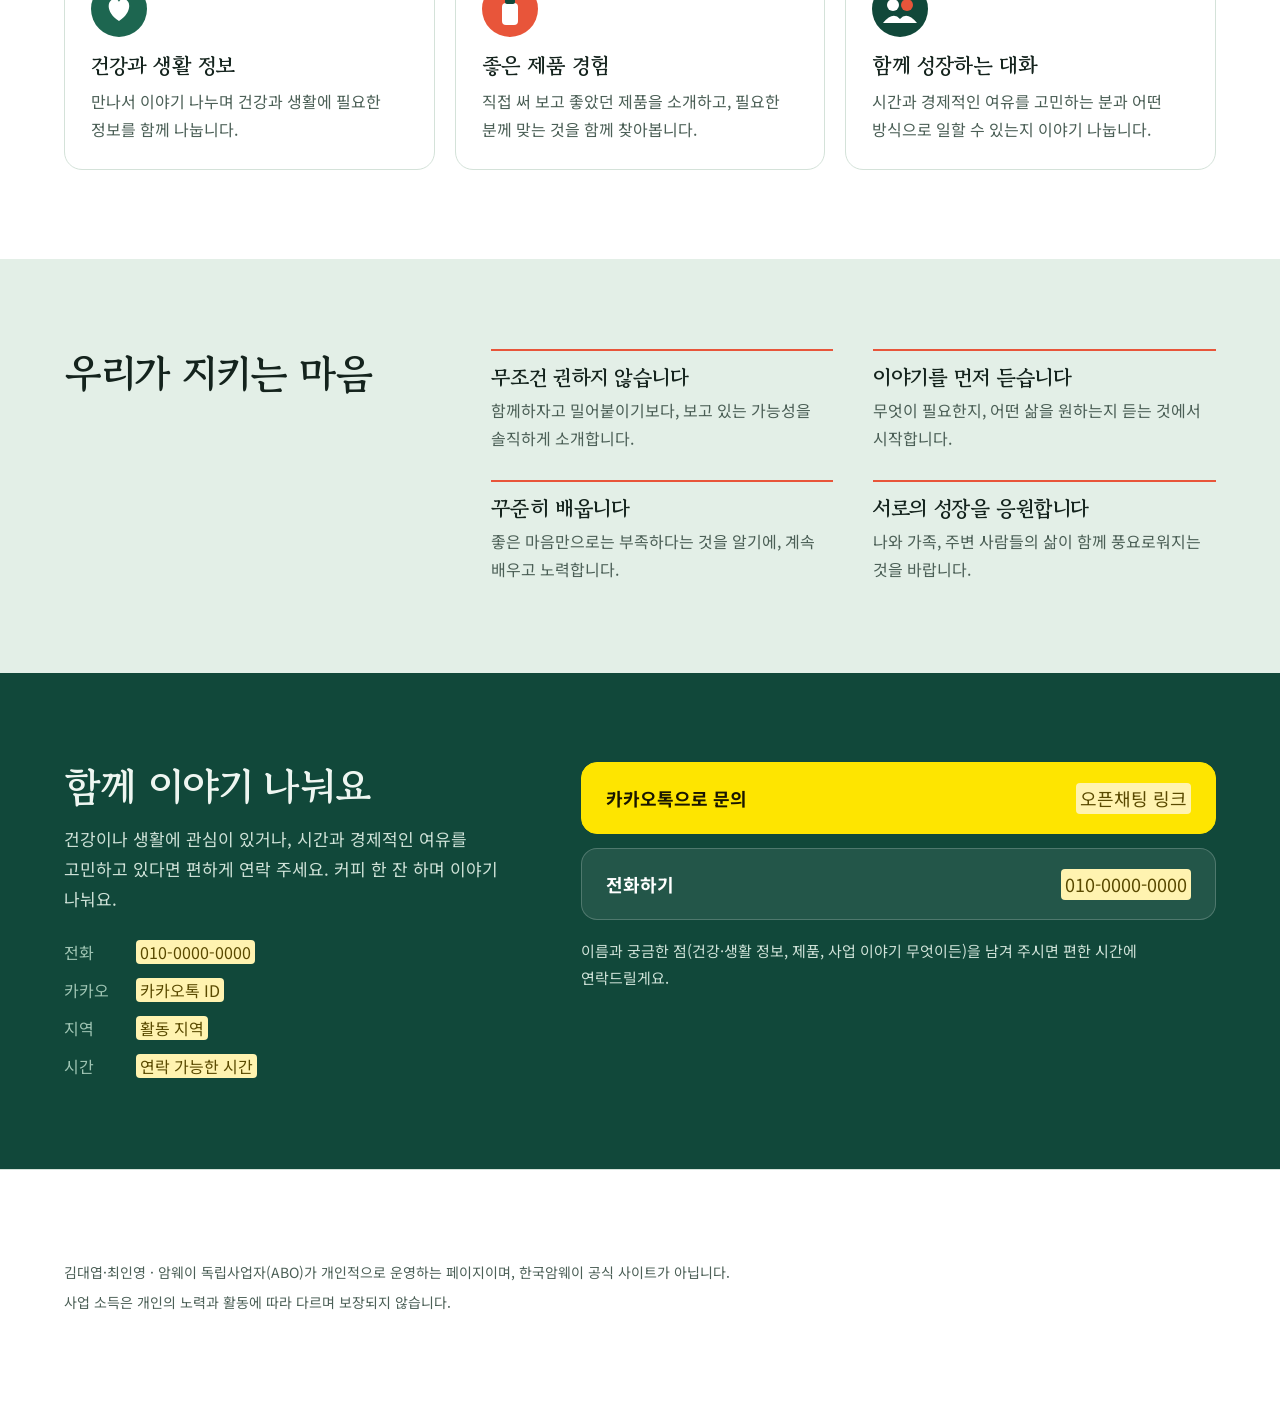
==== commit 9d41cc0c: "Add gallery, activity photos, Daeyeop story" ====
--- a/index.html
+++ b/index.html
@@ -61,32 +61,39 @@
 <div class="person"><div class="av"><svg viewBox="0 0 96 96" width="100%" height="100%"><path d="M26 44 Q24 14 48 16 Q72 14 70 44 Q74 70 60 66 L36 66 Q22 70 26 44Z" fill="#3a2a24"/><circle cx="48" cy="40" r="17" fill="#f1c7a8"/><path d="M14 96 Q16 64 48 62 Q80 64 82 96Z" fill="#e8553a"/></svg></div>
 <div><h3>최인영</h3><div class="role">아내 · 사람을 잇는 사람</div><p>사람 만나는 걸 좋아하고, 누군가의 이야기를 들어주는 걸 좋아합니다. 도움이 필요한 사람을 그냥 지나치지 못하는 세 아이의 엄마입니다.</p></div></div>
 <div class="person"><div class="av"><svg viewBox="0 0 96 96" width="100%" height="100%"><circle cx="48" cy="40" r="18" fill="#f1c7a8"/><path d="M30 36 Q48 12 66 36 Q56 26 48 26 Q40 26 30 36Z" fill="#2b2220"/><path d="M14 96 Q16 64 48 62 Q80 64 82 96Z" fill="#2a7a5f"/></svg></div>
-<div><h3>김대엽</h3><div class="role">남편 · <span class="todo">역할 한 줄</span></div><p><span class="todo">남편 소개 2~3문장을 채워 주세요.</span></p></div></div>
+<div><h3>김대엽</h3><div class="role">남편 · 자유를 꿈꾸는 엔지니어</div><p>전자공학을 전공하고 머신 비전 업계에서 11년째 일하고 있습니다. 일만 알던 삶에서 벗어나, 사업가처럼 생각하고 투자자처럼 성장하기 위해 공부합니다.</p></div></div>
 </div></section>
 
 <section class="band" id="activity"><div class="in">
 <h2>우리의 하루, 우리의 활동</h2>
-<p class="lead">사람을 만나고, 함께 배우고, 좋은 것을 나누는 순간들입니다.</p>
+<p class="lead">사람을 만나고, 함께 배우고, 좋은 것을 나누는 순간들입니다. 사진을 누르면 더 많은 사진을 볼 수 있어요.</p>
 <div class="gal" id="gal"></div>
 </div></section>
 
-<section class="band story vals" id="story"><div class="in">
-<svg class="venn" viewBox="0 0 400 370" role="img" aria-label="좋아하는 일, 잘하는 일, 세상에 필요한 일이 겹치는 곳">
-<circle cx="145" cy="135" r="108" fill="#e8553a" fill-opacity=".28"/>
-<circle cx="255" cy="135" r="108" fill="#1d6650" fill-opacity=".3"/>
-<circle cx="200" cy="230" r="108" fill="#e0a43a" fill-opacity=".32"/>
-<text x="100" y="100" text-anchor="middle">좋아하는 일</text>
-<text x="300" y="100" text-anchor="middle">잘하는 일</text>
-<text x="200" y="300" text-anchor="middle">세상에 필요한 일</text>
-<circle cx="200" cy="168" r="34" fill="#e8553a"/>
-<text class="c" x="200" y="174" text-anchor="middle">이 일</text>
+<section class="band stories" id="story"><div class="in">
+<h2>우리가 이 일을 하는 이유</h2>
+<p class="lead">같은 길을 걷지만, 시작한 이유는 서로 달랐습니다.</p>
+<div class="grid">
+<article class="scard">
+<svg class="art" viewBox="0 0 400 150" role="img" aria-label="좋아하는 일, 잘하는 일, 세상에 필요한 일이 겹치는 곳">
+<circle cx="170" cy="62" r="52" fill="#e8553a" fill-opacity=".28"/><circle cx="230" cy="62" r="52" fill="#1d6650" fill-opacity=".3"/><circle cx="200" cy="100" r="52" fill="#e0a43a" fill-opacity=".32"/><circle cx="200" cy="76" r="15" fill="#e8553a"/>
 </svg>
-<div>
-<div class="kick">최인영의 이야기</div>
-<h2>좋아하는 일, 잘하는 일, 세상에 필요한 일이 만나는 곳</h2>
-<p class="lead">사람 만나는 걸 좋아하고, 도움이 필요한 사람을 그냥 지나치지 못하는 세 아이의 엄마. 그 마음이 일이 될 수 있을까 하는 질문에서 시작했습니다.</p>
-<p class="q">돈만을 위한 일이 아니라, 사람과 삶의 가치를 함께 키워가는 일을 하고 싶습니다.</p>
-<a class="btn main" href="story-inyoung.html">이야기 전체 읽기 →</a>
+<div><div class="kick">최인영의 이야기</div><h3>좋아하는 일, 잘하는 일, 세상에 필요한 일이 만나는 곳</h3></div>
+<p>사람 만나는 걸 좋아하고, 도움이 필요한 사람을 그냥 지나치지 못하는 세 아이의 엄마. 그 마음이 일이 될 수 있을까 하는 질문에서 시작했습니다.</p>
+<a class="btn main" href="story-inyoung.html">이야기 읽기 →</a>
+</article>
+<article class="scard">
+<svg class="art" viewBox="0 0 400 150" role="img" aria-label="알을 깨고 나오는 새">
+<path d="M200 18 C232 18 254 64 254 94 C254 124 230 142 200 142 C170 142 146 124 146 94 C146 64 168 18 200 18Z" fill="#f4dcc8"/>
+<path d="M150 82 L170 70 L184 86 L200 68 L214 86 L230 70 L250 82" fill="none" stroke="#11483a" stroke-width="4" stroke-linejoin="round"/>
+<path d="M150 82 L170 70 L184 86 L200 68 L214 86 L230 70 L250 82 C246 54 228 18 200 18 C172 18 154 54 150 82Z" fill="#fff" fill-opacity=".001"/>
+<circle cx="200" cy="54" r="18" fill="#e8553a"/><path d="M216 52 L232 56 L216 60Z" fill="#e0a43a"/><circle cx="206" cy="49" r="3" fill="#14231d"/>
+<path d="M118 40 Q130 30 142 40" stroke="#1d6650" stroke-width="3" fill="none"/><path d="M258 30 Q270 20 282 30" stroke="#1d6650" stroke-width="3" fill="none"/>
+</svg>
+<div><div class="kick">김대엽의 이야기</div><h3>자유를 향한 여정</h3></div>
+<p>졸업 전 취직해 11년, 주말도 없이 일하며 빠르게 올라갔습니다. 그런데 어느 날 알을 깨듯 깨달았습니다. 직장은 내가 원하는 자유의 답이 아니구나.</p>
+<a class="btn main" href="story-daeyeop.html">이야기 읽기 →</a>
+</article>
 </div>
 </div></section>
 
@@ -124,17 +131,12 @@
 <div>사업 소득은 개인의 노력과 활동에 따라 다르며 보장되지 않습니다.</div>
 </div></footer>
 
+<script src="photos.js"></script>
 <script>{
-/* 활동 사진: photos 폴더에 아래 파일 이름으로 넣으면 자동으로 표시됩니다 */
-const PHOTOS=[
-{f:'meeting.jpg',t:'미팅',d:'사람을 만나 이야기를 나눕니다',big:1},
-{f:'demo.jpg',t:'제품 데모',d:'직접 보여드리고 함께 써 봅니다'},
-{f:'seminar.jpg',t:'세미나',d:'함께 배우고 공부합니다'},
-{f:'product.jpg',t:'제품 사용',d:'매일 쓰는 우리 집 일상'},
-{f:'cooking.jpg',t:'요리',d:'건강한 한 끼를 함께'},
-{f:'lecture.jpg',t:'강의',d:'배운 것을 나눕니다'}];
-const cam='<svg viewBox="0 0 64 64"><rect x="8" y="18" width="48" height="34" rx="6" fill="none" stroke="currentColor" stroke-width="3"/><circle cx="32" cy="35" r="10" fill="none" stroke="currentColor" stroke-width="3"/><path d="M22 18 L26 11 H38 L42 18" fill="none" stroke="currentColor" stroke-width="3"/></svg>';
-document.getElementById('gal').innerHTML=PHOTOS.map(p=>`<figure class="${p.big?'big':''}"><div class="ph">${cam}<span>photos/${p.f}</span></div><img src="photos/${p.f}" alt="${p.t}" loading="lazy" onerror="this.remove()"><figcaption><b>${p.t}</b><span>${p.d}</span></figcaption></figure>`).join('');
+/* 활동 사진 목록은 photos.js (couple_profile_photos.py가 만듦). 칸을 누르면 gallery.html의 해당 분류로 이동 */
+const P=window.PHOTOS||[];
+document.getElementById('gal').innerHTML=P.map((c,i)=>{const p=c.items[0];const dir=i===0?'full':'thumb';
+return `<a class="tile${i===0?' big':''}" href="gallery.html#${c.key}"><figure><img src="photos/${dir}/${p.f}" alt="${c.title}" loading="lazy"><figcaption><b>${c.title}</b><span>${c.desc}</span><em>${c.items.length}장 보기 →</em></figcaption></figure></a>`}).join('');
 
 const g=document.getElementById('trees');let s=7;const r=()=>(s=s*16807%2147483647)/2147483647;
 const xs=[60,170,300,1010,1360,1420,420];
--- a/style.css
+++ b/style.css
@@ -0,0 +1,178 @@
+:root{color-scheme:light dark;
+--bg:light-dark(#ffffff,#0c1a15);
+--ink:light-dark(#14231d,#eaf1ec);
+--soft:light-dark(#4b5f56,#a9bcb2);
+--pine:light-dark(#11483a,#0f3a2f);
+--pine2:light-dark(#1d6650,#185443);
+--sage:light-dark(#e3efe7,#152a22);
+--coral:light-dark(#e8553a,#ff7a5c);
+--line:light-dark(#d4e2d9,#244136);
+--sky1:light-dark(#fde7d6,#1b2f3a);
+--sky2:light-dark(#fff8f1,#0f1d24);}
+:root[data-theme=light]{color-scheme:light}
+:root[data-theme=dark]{color-scheme:dark}
+*{box-sizing:border-box;min-width:0}
+[hidden]{display:none!important}
+html{scroll-behavior:smooth;scroll-padding-top:64px}
+body{margin:0;background:var(--bg);color:var(--ink);font:16px/1.75 "Noto Sans KR",system-ui,sans-serif;overflow-x:clip;word-break:keep-all}
+h1,h2,h3{font-family:"Gowun Batang",serif;line-height:1.2;letter-spacing:-.02em;margin:0}
+h2{font-size:clamp(28px,3.6vw,40px)}
+h3{font-size:21px}
+p{margin:0}
+a{color:inherit}
+img{max-width:100%}
+.in{max-width:1240px;margin:0 auto}
+.band{padding-block:clamp(48px,7vw,96px);padding-left:max(5vw,16px,env(safe-area-inset-left,0px));padding-right:max(5vw,16px,env(safe-area-inset-right,0px))}
+.todo{background:#fff3b0;color:#5a4a00;border-radius:4px;padding:0 4px}
+.kick{color:var(--coral);font-weight:500;margin-bottom:10px}
+.lead{margin-top:14px;color:var(--soft);font-size:17px}
+
+/* nav */
+nav{position:sticky;top:env(safe-area-inset-top,0px);z-index:5;background:color-mix(in srgb,var(--bg) 92%,transparent);backdrop-filter:blur(8px);border-bottom:1px solid var(--line);padding-block:12px;padding-left:max(5vw,16px,env(safe-area-inset-left,0px));padding-right:max(5vw,16px,env(safe-area-inset-right,0px))}
+body::before{content:"";position:fixed;top:0;left:0;right:0;height:env(safe-area-inset-top,0px);background:var(--bg);z-index:6}
+nav .in{display:flex;align-items:center;justify-content:space-between;gap:16px;flex-wrap:wrap}
+.logo{font-family:"Gowun Batang",serif;font-weight:700;font-size:19px;text-decoration:none}
+.logo b{color:var(--coral)}
+nav ul{display:flex;gap:clamp(12px,2.4vw,28px);list-style:none;margin:0;padding:0;font-size:15px}
+nav ul a{text-decoration:none;color:var(--soft)}
+nav ul a:hover{color:var(--ink)}
+
+/* buttons */
+.btns{display:flex;flex-wrap:wrap;gap:12px;margin-top:28px}
+.btn{display:inline-flex;align-items:center;min-height:48px;padding:0 22px;border-radius:999px;font-weight:500;text-decoration:none;border:1.5px solid var(--pine);color:var(--pine);background:transparent}
+.btn.main{background:var(--coral);border-color:var(--coral);color:#fff}
+.btn:hover{filter:brightness(1.07)}
+:root[data-theme=dark] .btn:not(.main){color:var(--ink);border-color:var(--ink)}
+@media(prefers-color-scheme:dark){:root:not([data-theme=light]) .btn:not(.main){color:var(--ink);border-color:var(--ink)}}
+
+/* hero */
+.hero{position:relative;min-height:min(88svh,760px);display:grid;overflow:hidden;background:var(--sky2)}
+.scene{position:absolute;inset:0;width:100%;height:100%}
+.hero .copy{position:relative;align-self:start;max-width:540px;padding-top:clamp(40px,8vh,96px);padding-left:max(5vw,16px,env(safe-area-inset-left,0px));padding-right:16px}
+.hero h1{font-size:clamp(38px,5.6vw,66px)}
+.hero p{margin-top:18px;font-size:17px;color:var(--soft);max-width:30em}
+
+/* people */
+.who{background:var(--pine);color:#eef6f1}
+.who .in{display:grid;grid-template-columns:repeat(2,minmax(0,1fr));gap:clamp(20px,4vw,56px)}
+.person{display:grid;grid-template-columns:96px minmax(0,1fr);gap:20px;align-items:start}
+.av{width:96px;height:96px;border-radius:50%;background:var(--pine2);overflow:hidden}
+.person h3{font-size:26px}
+.role{color:#ffb3a1;font-size:15px;margin:4px 0 10px}
+.person p{color:#cfe2d8}
+
+/* activity gallery */
+.gal{display:grid;grid-template-columns:repeat(3,minmax(0,1fr));grid-auto-rows:240px;gap:16px;margin-top:32px}
+.gal .tile{display:block;position:relative;border-radius:16px;overflow:hidden;background:var(--sage);text-decoration:none}
+.gal .tile.big{grid-row:span 2;grid-column:span 2}
+.gal figure{position:absolute;inset:0;margin:0}
+.gal img{transition:transform .4s}
+.gal .tile:hover img{transform:scale(1.04)}
+.gal .tile:focus-visible{outline:3px solid var(--coral);outline-offset:3px}
+.gal figcaption em{display:inline-block;margin-top:6px;font-style:normal;font-size:13px;font-weight:500;background:var(--coral);color:#fff;border-radius:999px;padding:2px 10px}
+.gal .ph{position:absolute;inset:0;display:grid;place-items:center;align-content:center;gap:8px;color:var(--soft);font-size:13px;text-align:center;padding:16px}
+.gal .ph svg{width:64px;height:64px}
+.gal img{position:absolute;inset:0;width:100%;height:100%;object-fit:cover}
+.gal figcaption{position:absolute;left:0;right:0;bottom:0;padding:40px 18px 14px;background:linear-gradient(transparent,#0b1f18d9);color:#fff}
+.gal figcaption b{display:block;font-family:"Gowun Batang",serif;font-size:20px}
+.gal figcaption span{font-size:14px;color:#e2efe8}
+
+/* story teaser */
+.story .in{display:grid;grid-template-columns:minmax(0,5fr) minmax(0,7fr);gap:clamp(28px,5vw,80px);align-items:center}
+.venn{display:block;width:100%;max-width:420px;margin-inline:auto}
+.venn text{font:500 15px "Noto Sans KR",sans-serif;fill:var(--ink)}
+.venn .c{font-weight:700;fill:#fff}
+.q{font-family:"Gowun Batang",serif;font-size:clamp(20px,2.2vw,24px);line-height:1.5;border-left:4px solid var(--coral);padding:4px 0 4px 20px;margin:20px 0}
+
+/* cards + values */
+.cards{display:grid;grid-template-columns:repeat(3,minmax(0,1fr));gap:20px;margin-top:32px}
+.card{background:var(--bg);border:1px solid var(--line);border-radius:18px;padding:26px}
+.card svg{display:block;width:56px;height:56px;margin-bottom:16px}
+.card p{color:var(--soft);margin-top:8px}
+.vals{background:var(--sage)}
+.vals .in{display:grid;grid-template-columns:minmax(0,4fr) minmax(0,8fr);gap:clamp(24px,5vw,72px)}
+.vlist{display:grid;grid-template-columns:repeat(2,minmax(0,1fr));gap:28px 40px}
+.vlist div{border-top:2px solid var(--coral);padding-top:14px}
+.vlist p{color:var(--soft);margin-top:6px}
+
+/* contact */
+.contact{background:var(--pine);color:#eef6f1}
+.contact .in{display:grid;grid-template-columns:minmax(0,5fr) minmax(0,7fr);gap:clamp(24px,5vw,72px)}
+.contact .lead{color:#cfe2d8}
+.info{margin-top:24px;display:grid;gap:10px}
+.info span:first-child{color:#9fc4b3;display:inline-block;width:4.5em}
+form{display:grid;grid-template-columns:repeat(2,minmax(0,1fr));gap:14px;background:#ffffff0d;border:1px solid #ffffff26;border-radius:18px;padding:clamp(18px,3vw,30px)}
+label{display:grid;gap:6px;font-size:14px;color:#cfe2d8}
+.full{grid-column:1/-1}
+input,select,textarea{font:16px "Noto Sans KR",sans-serif;padding:12px 14px;border-radius:10px;border:1px solid #ffffff40;background:#0b2f26;color:#fff;width:100%}
+textarea{min-height:110px;resize:vertical}
+input:focus,select:focus,textarea:focus{outline:2px solid var(--coral);outline-offset:1px}
+.chk{display:flex;gap:10px;align-items:flex-start}
+.chk input{width:20px;height:20px;margin:2px 0 0;flex:none}
+form .btn{justify-self:start;border:0;cursor:pointer;font-size:16px}
+.ok{background:#ffffff14;border-radius:10px;padding:14px;color:#fff}
+.hp{display:none}
+.cta{display:grid;gap:14px;align-content:start}
+.cta .big{display:flex;justify-content:space-between;align-items:center;gap:12px;flex-wrap:wrap;min-height:72px;padding:16px 24px;border-radius:16px;background:#ffffff14;border:1px solid #ffffff33;color:#fff;text-decoration:none;font-size:18px}
+.cta .big.kakao{background:#fee500;border-color:#fee500;color:#191600}
+.cta .big:hover{filter:brightness(1.06)}
+.cta p{color:#cfe2d8;font-size:15px;margin-top:4px}
+
+/* story page */
+.article{max-width:720px;margin:0 auto}
+.article .venn{max-width:360px;margin:32px auto 8px}
+.chap{padding-block:34px;border-top:1px solid var(--line)}
+.chap h3{margin-bottom:12px;font-size:24px}
+.chap p{font-size:17px}
+.chap p+p{margin-top:14px}
+.back{display:inline-block;margin-bottom:28px;color:var(--soft);text-decoration:none}
+.closing{background:var(--sage)}
+.closing .in{max-width:900px}
+.closing blockquote{margin:0;font-family:"Gowun Batang",serif;font-size:clamp(26px,3.4vw,40px);line-height:1.4;letter-spacing:-.02em}
+.closing cite{display:block;margin-top:18px;font-style:normal;color:var(--soft)}
+
+.q small{display:block;margin-top:8px;font:14px "Noto Sans KR",sans-serif;color:var(--soft)}
+.journey{list-style:none;margin:36px 0 8px;padding:0;display:grid;grid-template-columns:repeat(4,minmax(0,1fr));gap:0;position:relative}
+.journey::before{content:"";position:absolute;left:0;right:0;top:9px;height:2px;background:var(--line)}
+.journey li{position:relative;padding:30px 8px 0 0;display:grid;gap:2px;align-content:start}
+.journey li::before{content:"";position:absolute;left:0;top:2px;width:16px;height:16px;border-radius:50%;background:var(--bg);border:3px solid var(--pine2)}
+.journey li.crack::before{border-color:var(--coral);border-style:dashed}
+.journey li.now::before{background:var(--coral);border-color:var(--coral)}
+.journey span{font-weight:700;color:var(--soft);font-size:14px}
+.journey b{font-family:"Gowun Batang",serif;font-size:17px;line-height:1.3}
+.journey em{font-style:normal;font-size:13px;color:var(--soft);line-height:1.45}
+.stories{background:var(--sage)}
+.stories .in>div.grid{display:grid;grid-template-columns:repeat(2,minmax(0,1fr));gap:20px;margin-top:32px}
+.scard{background:var(--bg);border:1px solid var(--line);border-radius:20px;padding:clamp(22px,3vw,36px);display:grid;grid-template-rows:auto auto 1fr auto;gap:12px}
+.scard .art{height:150px;display:block}
+.scard h3{font-size:clamp(24px,2.6vw,30px)}
+.scard p{color:var(--soft)}
+.scard .q{margin:4px 0;font-size:19px;color:var(--ink)}
+.scard .btn{justify-self:start}
+footer{font-size:14px;color:var(--soft);border-top:1px solid var(--line)}
+footer .in{display:grid;gap:6px}
+
+@media(max-width:860px){
+.cards{grid-template-columns:minmax(0,1fr)}
+.vals .in,.story .in,.contact .in{grid-template-columns:minmax(0,1fr)}
+.gal{grid-template-columns:repeat(2,minmax(0,1fr));grid-auto-rows:200px}
+.gal .tile.big{grid-row:auto;grid-column:auto}
+.stories .in>div.grid{grid-template-columns:minmax(0,1fr)}}
+@media(max-width:560px){
+.journey{grid-template-columns:minmax(0,1fr);gap:14px}
+.journey::before{left:7px;right:auto;top:0;bottom:0;width:2px;height:auto}
+.journey li{padding:0 0 0 30px}}
+@media(max-width:640px){
+.hero{min-height:auto;display:block}
+.scene{position:relative;height:300px;display:block}
+.hero .copy{padding-top:32px;padding-bottom:8px}
+.who .in,.vlist,form{grid-template-columns:minmax(0,1fr)}
+.person{grid-template-columns:72px minmax(0,1fr)}
+.av{width:72px;height:72px}
+.gal{grid-auto-rows:160px;gap:10px}
+.gal figcaption{padding:28px 12px 10px}
+.gal figcaption b{font-size:17px}
+.gal figcaption span{display:none}
+nav ul li:not(:last-child){display:none}
+nav ul a{color:var(--coral);font-weight:500}}
+@media(prefers-reduced-motion:no-preference){.sun{animation:rise 3s ease-out both}@keyframes rise{from{transform:translateY(40px);opacity:.4}}}
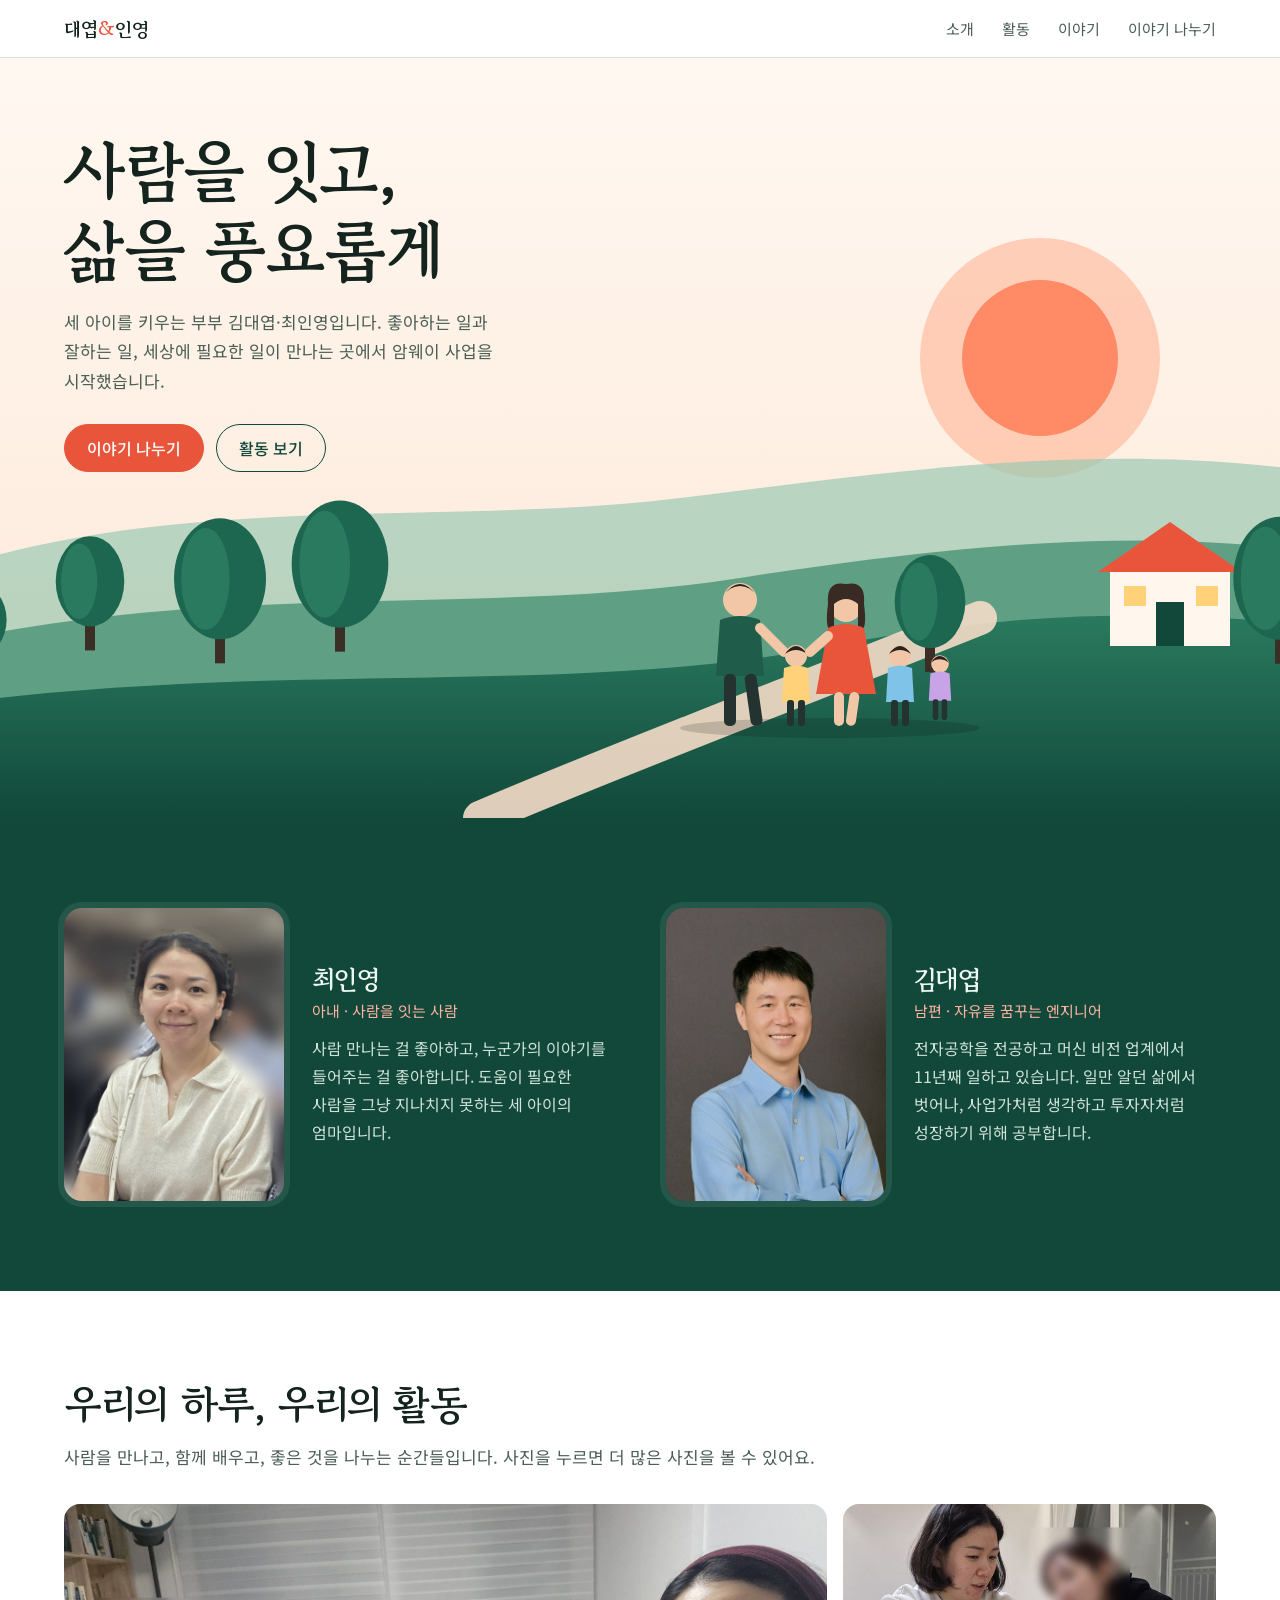
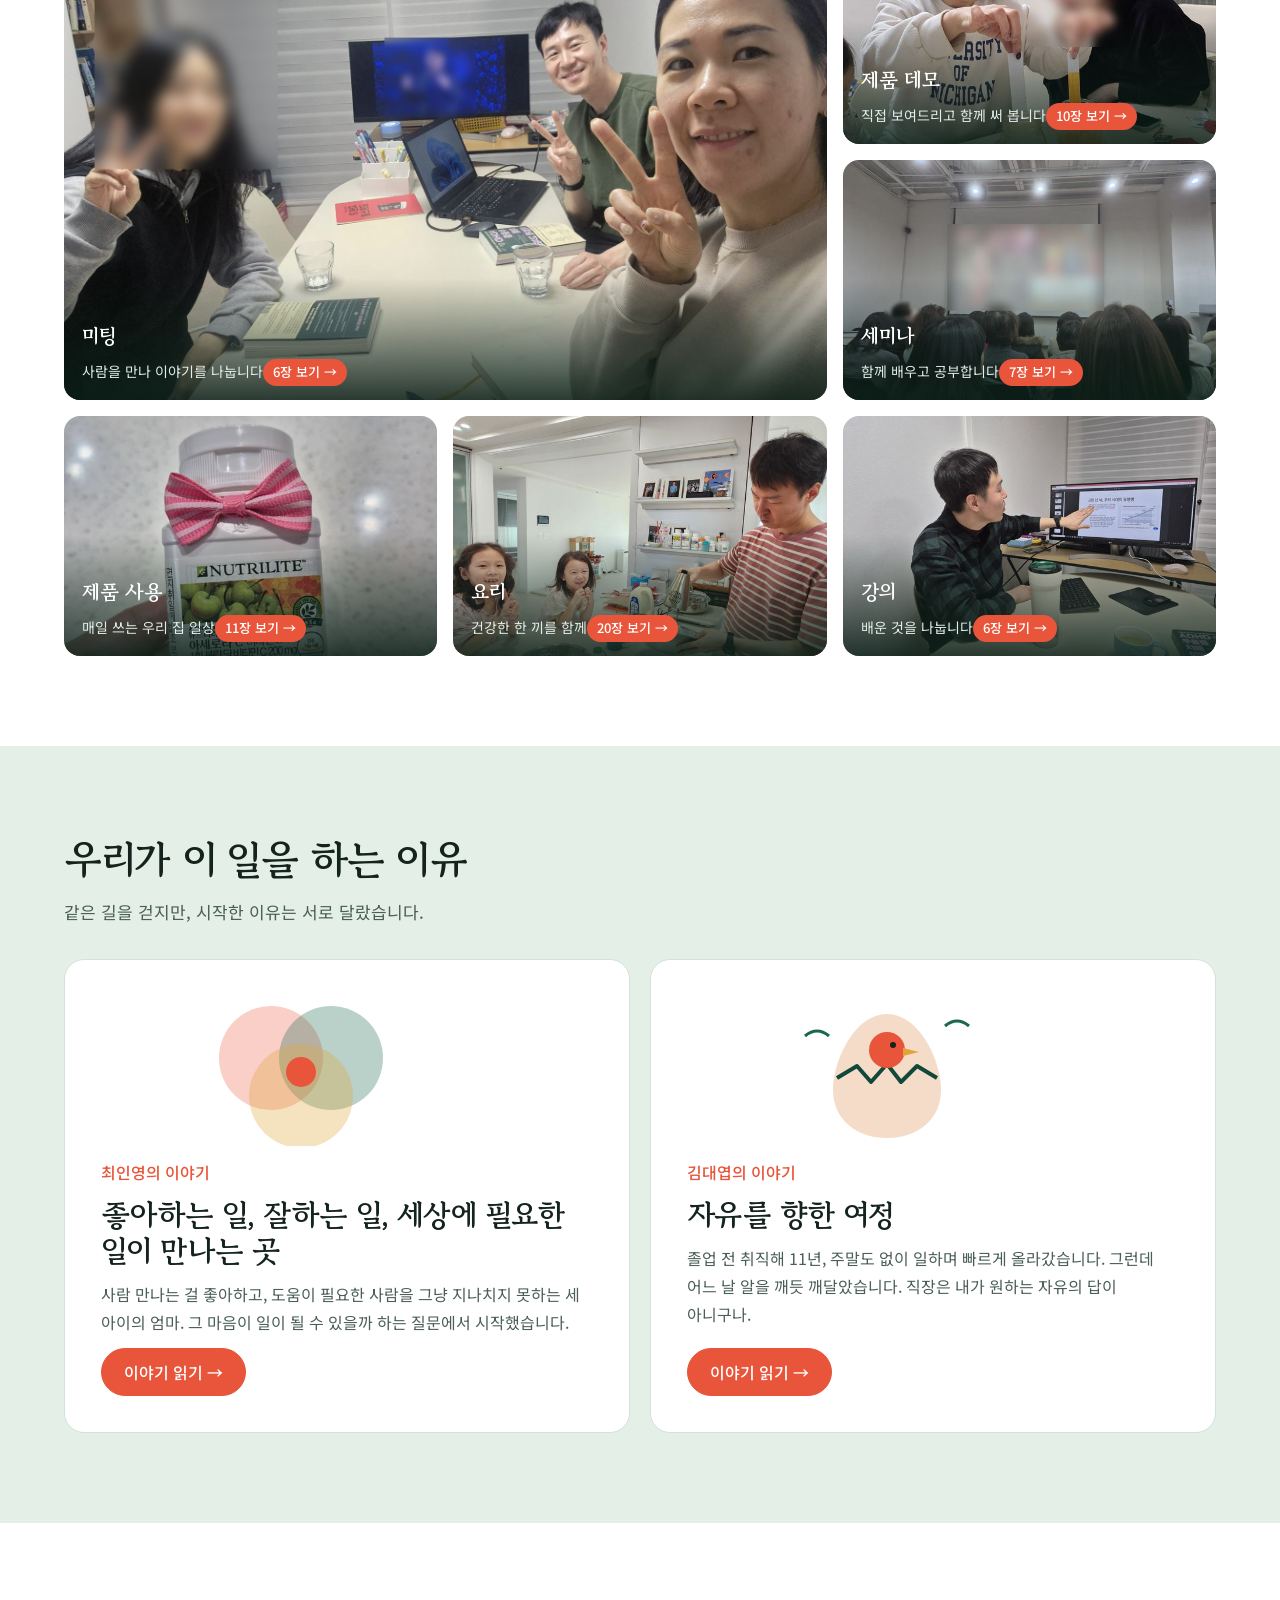
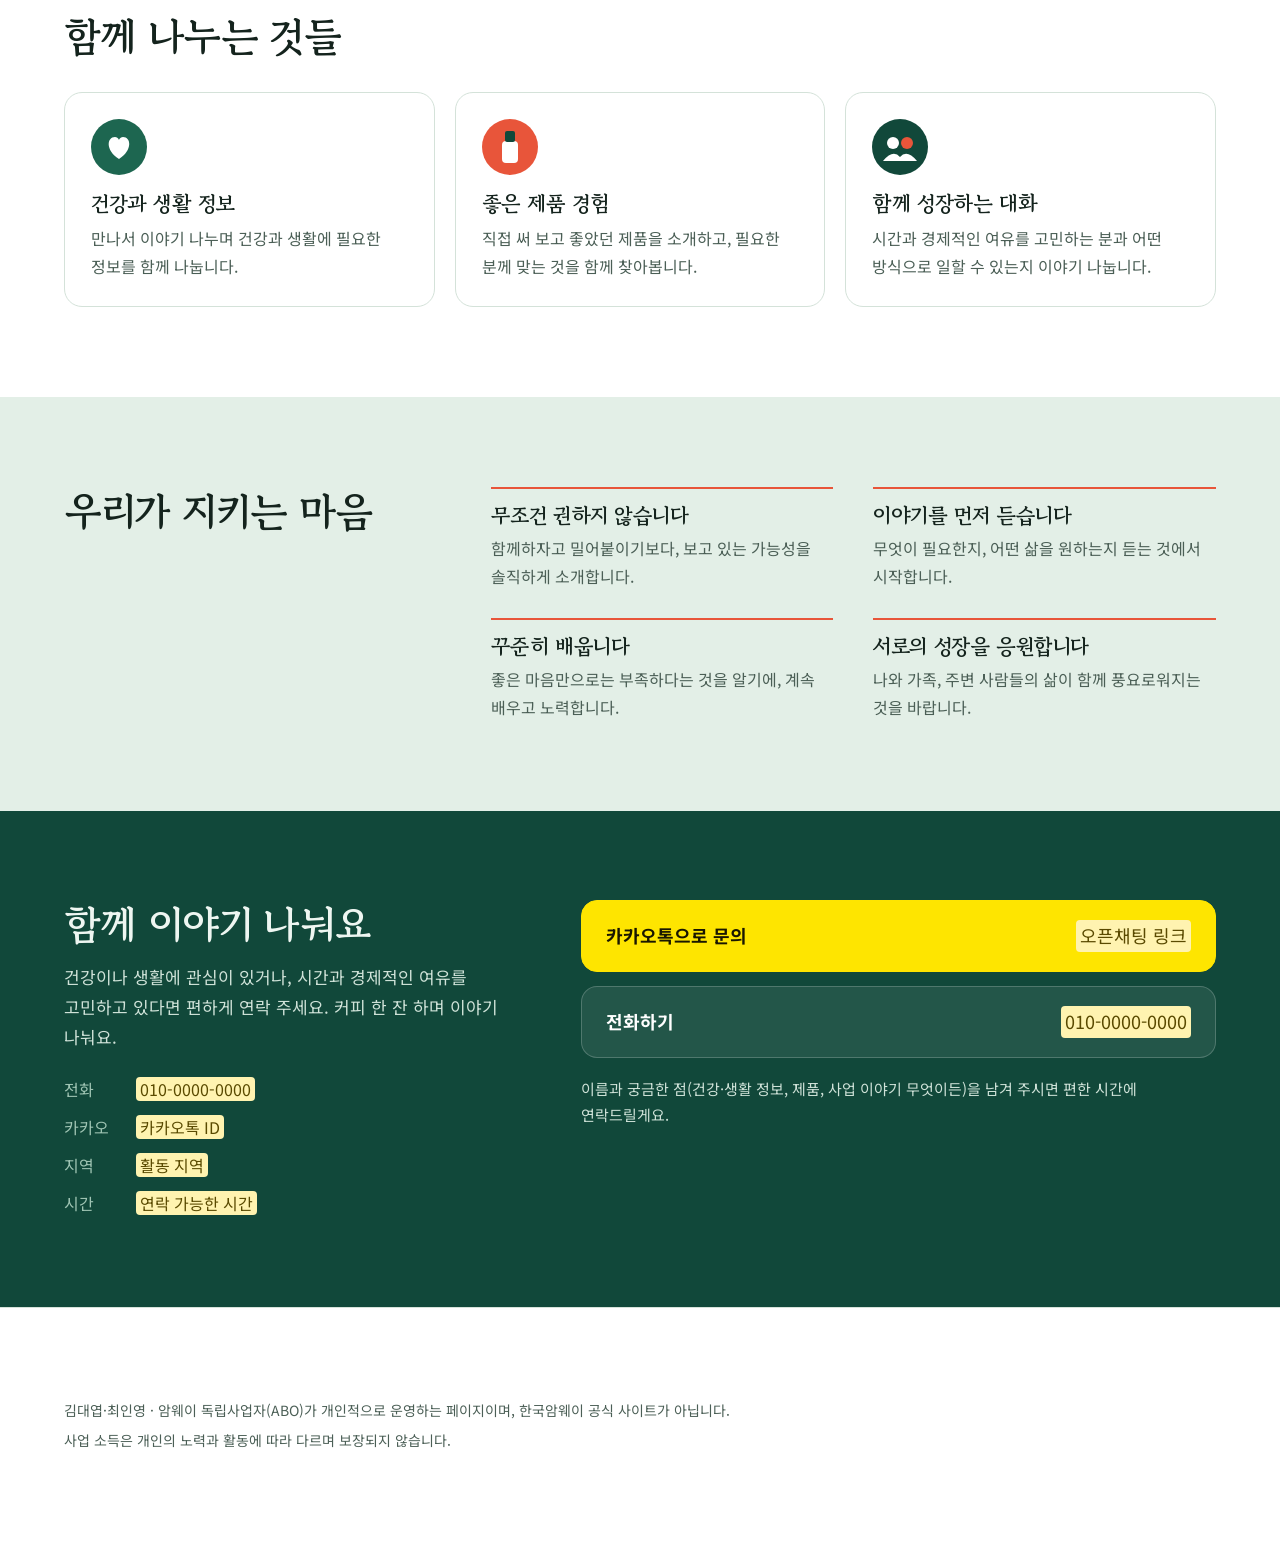
==== commit ee5a5b28: "Add profile photos and share image" ====
--- a/index.html
+++ b/index.html
@@ -8,6 +8,8 @@
 <meta property="og:title" content="김대엽 · 최인영 | 사람을 잇는 부부 사업가">
 <meta property="og:description" content="사람과 사람을 연결하며, 더 풍요로운 삶을 만들어가는 이야기">
 <meta property="og:type" content="website">
+<meta property="og:url" content="https://matthewkim5081.github.io/">
+<meta property="og:image" content="https://matthewkim5081.github.io/photos/full/meeting-02.jpg">
 <link rel="preconnect" href="https://fonts.googleapis.com">
 <link href="https://fonts.googleapis.com/css2?family=Gowun+Batang:wght@400;700&family=Noto+Sans+KR:wght@400;500;700&display=swap" rel="stylesheet">
 <link rel="stylesheet" href="style.css">
@@ -58,9 +60,9 @@
 </header>
 
 <section class="band who" id="who"><div class="in">
-<div class="person"><div class="av"><svg viewBox="0 0 96 96" width="100%" height="100%"><path d="M26 44 Q24 14 48 16 Q72 14 70 44 Q74 70 60 66 L36 66 Q22 70 26 44Z" fill="#3a2a24"/><circle cx="48" cy="40" r="17" fill="#f1c7a8"/><path d="M14 96 Q16 64 48 62 Q80 64 82 96Z" fill="#e8553a"/></svg></div>
+<div class="person"><img class="pf" src="photos/profile/inyoung.jpg" width="900" height="1200" alt="최인영 프로필 사진">
 <div><h3>최인영</h3><div class="role">아내 · 사람을 잇는 사람</div><p>사람 만나는 걸 좋아하고, 누군가의 이야기를 들어주는 걸 좋아합니다. 도움이 필요한 사람을 그냥 지나치지 못하는 세 아이의 엄마입니다.</p></div></div>
-<div class="person"><div class="av"><svg viewBox="0 0 96 96" width="100%" height="100%"><circle cx="48" cy="40" r="18" fill="#f1c7a8"/><path d="M30 36 Q48 12 66 36 Q56 26 48 26 Q40 26 30 36Z" fill="#2b2220"/><path d="M14 96 Q16 64 48 62 Q80 64 82 96Z" fill="#2a7a5f"/></svg></div>
+<div class="person"><img class="pf" src="photos/profile/daeyeop.jpg" width="900" height="1200" alt="김대엽 프로필 사진">
 <div><h3>김대엽</h3><div class="role">남편 · 자유를 꿈꾸는 엔지니어</div><p>전자공학을 전공하고 머신 비전 업계에서 11년째 일하고 있습니다. 일만 알던 삶에서 벗어나, 사업가처럼 생각하고 투자자처럼 성장하기 위해 공부합니다.</p></div></div>
 </div></section>
 
--- a/style.css
+++ b/style.css
@@ -55,7 +55,8 @@
 /* people */
 .who{background:var(--pine);color:#eef6f1}
 .who .in{display:grid;grid-template-columns:repeat(2,minmax(0,1fr));gap:clamp(20px,4vw,56px)}
-.person{display:grid;grid-template-columns:96px minmax(0,1fr);gap:20px;align-items:start}
+.person{display:grid;grid-template-columns:minmax(130px,220px) minmax(0,1fr);gap:clamp(16px,2.4vw,28px);align-items:center}
+.pf{display:block;width:100%;height:auto;aspect-ratio:3/4;object-fit:cover;border-radius:18px;box-shadow:0 0 0 6px #ffffff14}
 .av{width:96px;height:96px;border-radius:50%;background:var(--pine2);overflow:hidden}
 .person h3{font-size:26px}
 .role{color:#ffb3a1;font-size:15px;margin:4px 0 10px}
@@ -167,8 +168,8 @@
 .scene{position:relative;height:300px;display:block}
 .hero .copy{padding-top:32px;padding-bottom:8px}
 .who .in,.vlist,form{grid-template-columns:minmax(0,1fr)}
-.person{grid-template-columns:72px minmax(0,1fr)}
-.av{width:72px;height:72px}
+.person{grid-template-columns:118px minmax(0,1fr);align-items:start}
+.pf{border-radius:14px}
 .gal{grid-auto-rows:160px;gap:10px}
 .gal figcaption{padding:28px 12px 10px}
 .gal figcaption b{font-size:17px}
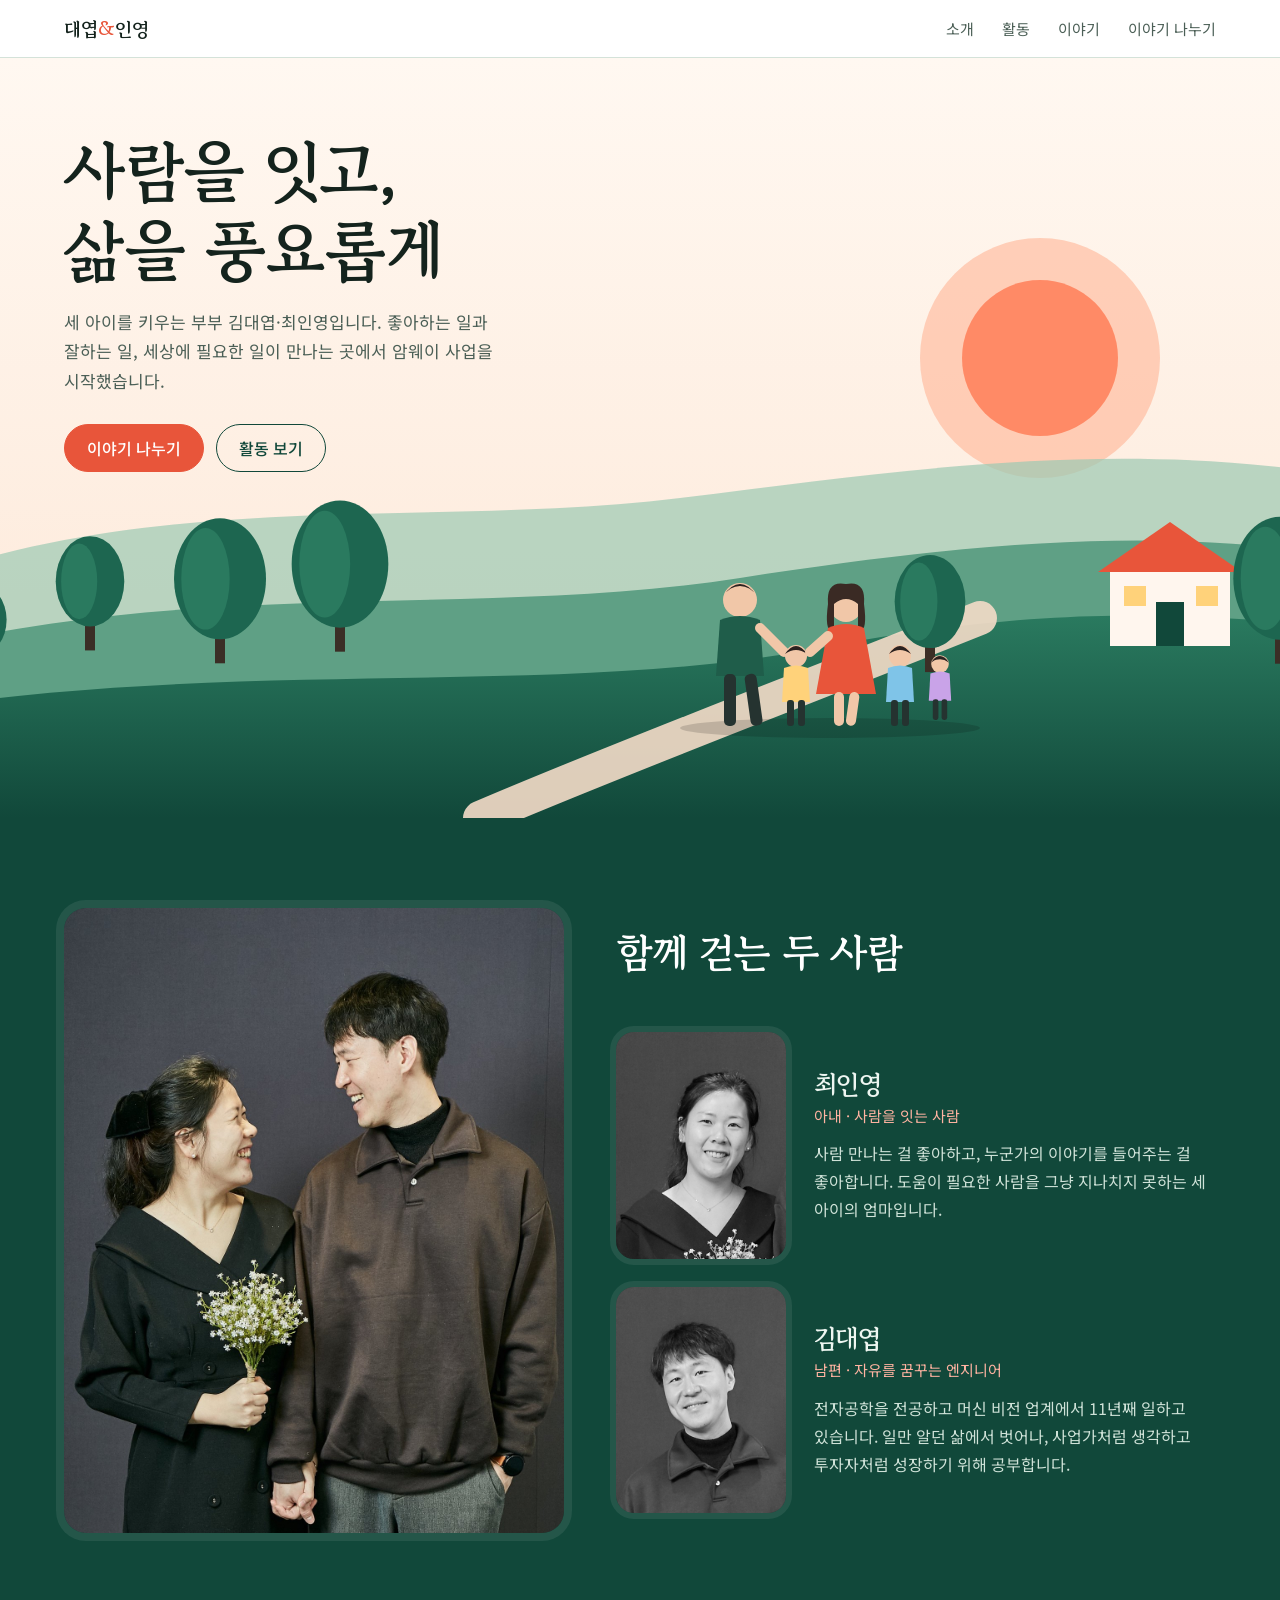
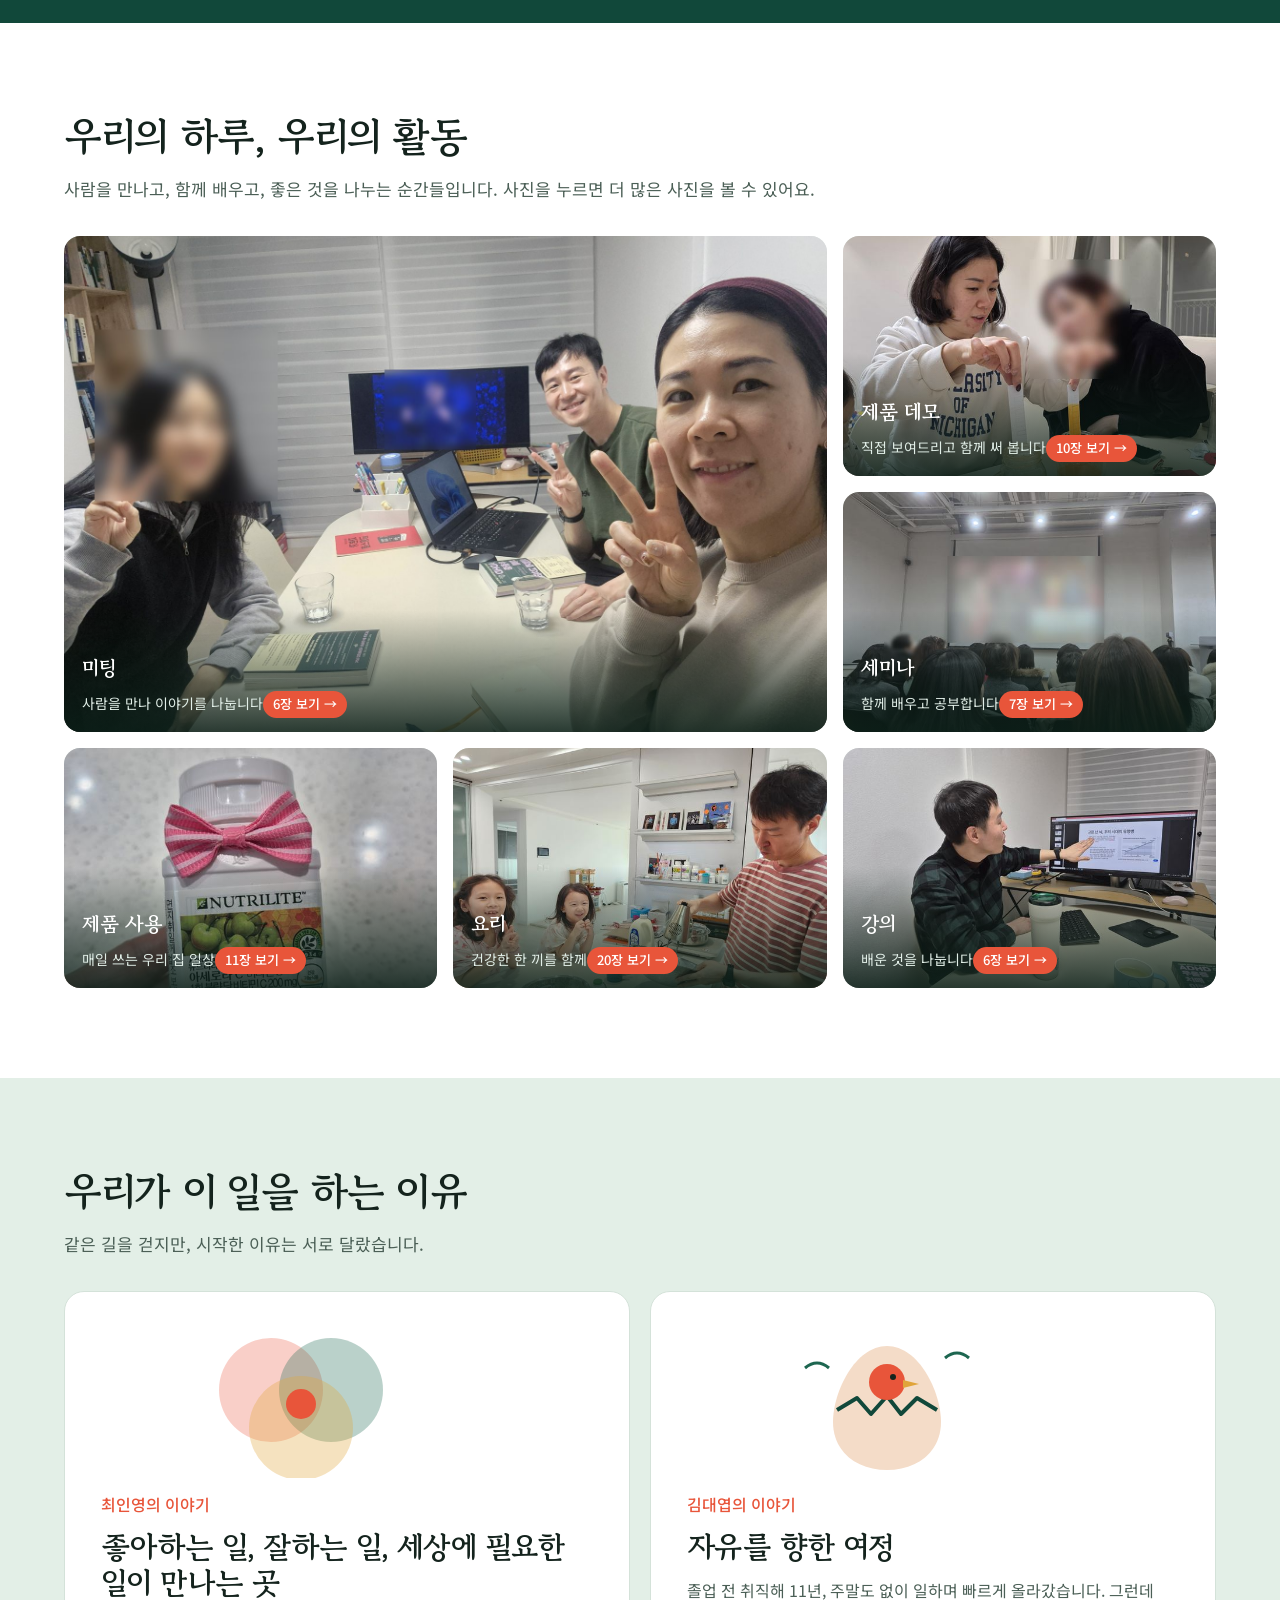
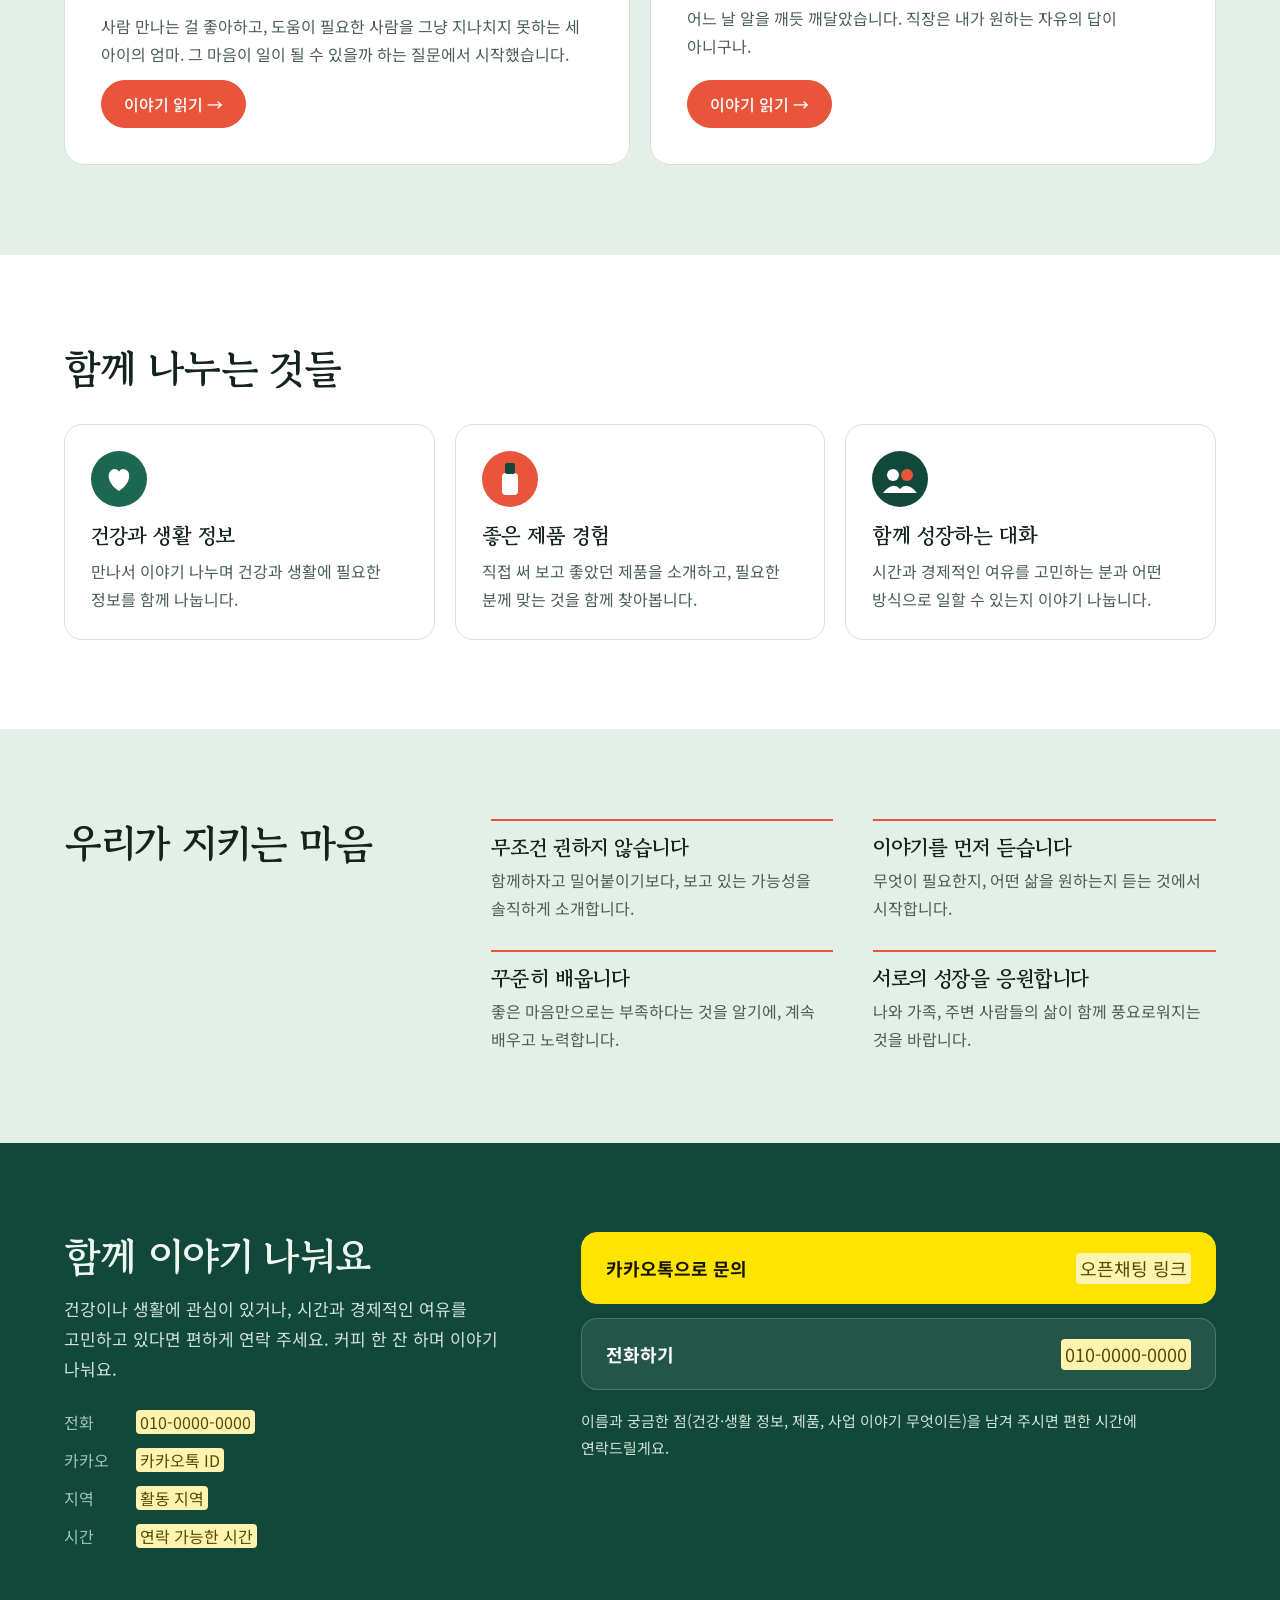
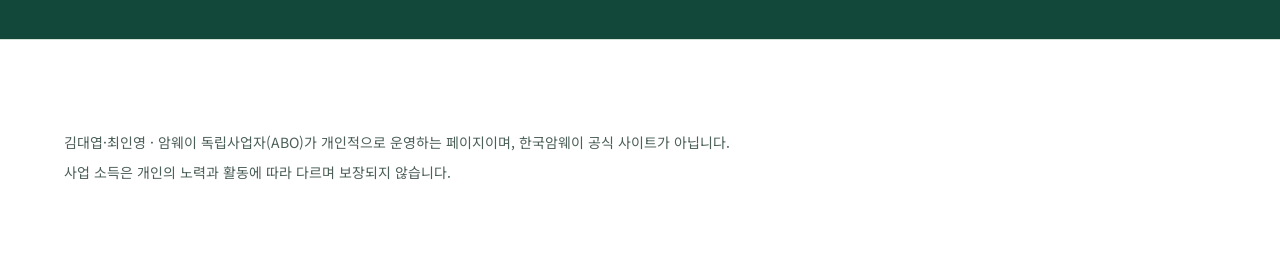
==== commit ed607527: "Studio profile photos (P27), couple photo (P29), share image" ====
--- a/index.html
+++ b/index.html
@@ -9,7 +9,9 @@
 <meta property="og:description" content="사람과 사람을 연결하며, 더 풍요로운 삶을 만들어가는 이야기">
 <meta property="og:type" content="website">
 <meta property="og:url" content="https://matthewkim5081.github.io/">
-<meta property="og:image" content="https://matthewkim5081.github.io/photos/full/meeting-02.jpg">
+<meta property="og:image" content="https://matthewkim5081.github.io/photos/profile/couple-og.jpg">
+<meta property="og:image:width" content="1200">
+<meta property="og:image:height" content="630">
 <link rel="preconnect" href="https://fonts.googleapis.com">
 <link href="https://fonts.googleapis.com/css2?family=Gowun+Batang:wght@400;700&family=Noto+Sans+KR:wght@400;500;700&display=swap" rel="stylesheet">
 <link rel="stylesheet" href="style.css">
@@ -60,10 +62,14 @@
 </header>
 
 <section class="band who" id="who"><div class="in">
+<figure class="couple"><img src="photos/profile/couple.jpg" width="1200" height="1500" alt="김대엽과 최인영이 마주 보며 웃는 사진"></figure>
+<div class="people">
+<h2>함께 걷는 두 사람</h2>
 <div class="person"><img class="pf" src="photos/profile/inyoung.jpg" width="900" height="1200" alt="최인영 프로필 사진">
 <div><h3>최인영</h3><div class="role">아내 · 사람을 잇는 사람</div><p>사람 만나는 걸 좋아하고, 누군가의 이야기를 들어주는 걸 좋아합니다. 도움이 필요한 사람을 그냥 지나치지 못하는 세 아이의 엄마입니다.</p></div></div>
 <div class="person"><img class="pf" src="photos/profile/daeyeop.jpg" width="900" height="1200" alt="김대엽 프로필 사진">
 <div><h3>김대엽</h3><div class="role">남편 · 자유를 꿈꾸는 엔지니어</div><p>전자공학을 전공하고 머신 비전 업계에서 11년째 일하고 있습니다. 일만 알던 삶에서 벗어나, 사업가처럼 생각하고 투자자처럼 성장하기 위해 공부합니다.</p></div></div>
+</div>
 </div></section>
 
 <section class="band" id="activity"><div class="in">
--- a/style.css
+++ b/style.css
@@ -54,8 +54,12 @@
 
 /* people */
 .who{background:var(--pine);color:#eef6f1}
-.who .in{display:grid;grid-template-columns:repeat(2,minmax(0,1fr));gap:clamp(20px,4vw,56px)}
-.person{display:grid;grid-template-columns:minmax(130px,220px) minmax(0,1fr);gap:clamp(16px,2.4vw,28px);align-items:center}
+.who .in{display:grid;grid-template-columns:minmax(0,5fr) minmax(0,6fr);gap:clamp(24px,4vw,64px);align-items:center}
+.who h2{color:#fff;margin-bottom:28px}
+.couple{margin:0;border-radius:22px;overflow:hidden;box-shadow:0 0 0 8px #ffffff14}
+.couple img{display:block;width:100%;height:auto;aspect-ratio:4/5;object-fit:cover}
+.people{display:grid;gap:28px;align-content:center}
+.person{display:grid;grid-template-columns:minmax(110px,170px) minmax(0,1fr);gap:clamp(16px,2.4vw,28px);align-items:center}
 .pf{display:block;width:100%;height:auto;aspect-ratio:3/4;object-fit:cover;border-radius:18px;box-shadow:0 0 0 6px #ffffff14}
 .av{width:96px;height:96px;border-radius:50%;background:var(--pine2);overflow:hidden}
 .person h3{font-size:26px}
@@ -155,7 +159,8 @@
 
 @media(max-width:860px){
 .cards{grid-template-columns:minmax(0,1fr)}
-.vals .in,.story .in,.contact .in{grid-template-columns:minmax(0,1fr)}
+.vals .in,.story .in,.contact .in,.who .in{grid-template-columns:minmax(0,1fr)}
+.couple{max-width:560px}
 .gal{grid-template-columns:repeat(2,minmax(0,1fr));grid-auto-rows:200px}
 .gal .tile.big{grid-row:auto;grid-column:auto}
 .stories .in>div.grid{grid-template-columns:minmax(0,1fr)}}
@@ -167,7 +172,8 @@
 .hero{min-height:auto;display:block}
 .scene{position:relative;height:300px;display:block}
 .hero .copy{padding-top:32px;padding-bottom:8px}
-.who .in,.vlist,form{grid-template-columns:minmax(0,1fr)}
+.vlist,form{grid-template-columns:minmax(0,1fr)}
+.couple img{aspect-ratio:1/1;object-position:50% 20%}
 .person{grid-template-columns:118px minmax(0,1fr);align-items:start}
 .pf{border-radius:14px}
 .gal{grid-auto-rows:160px;gap:10px}
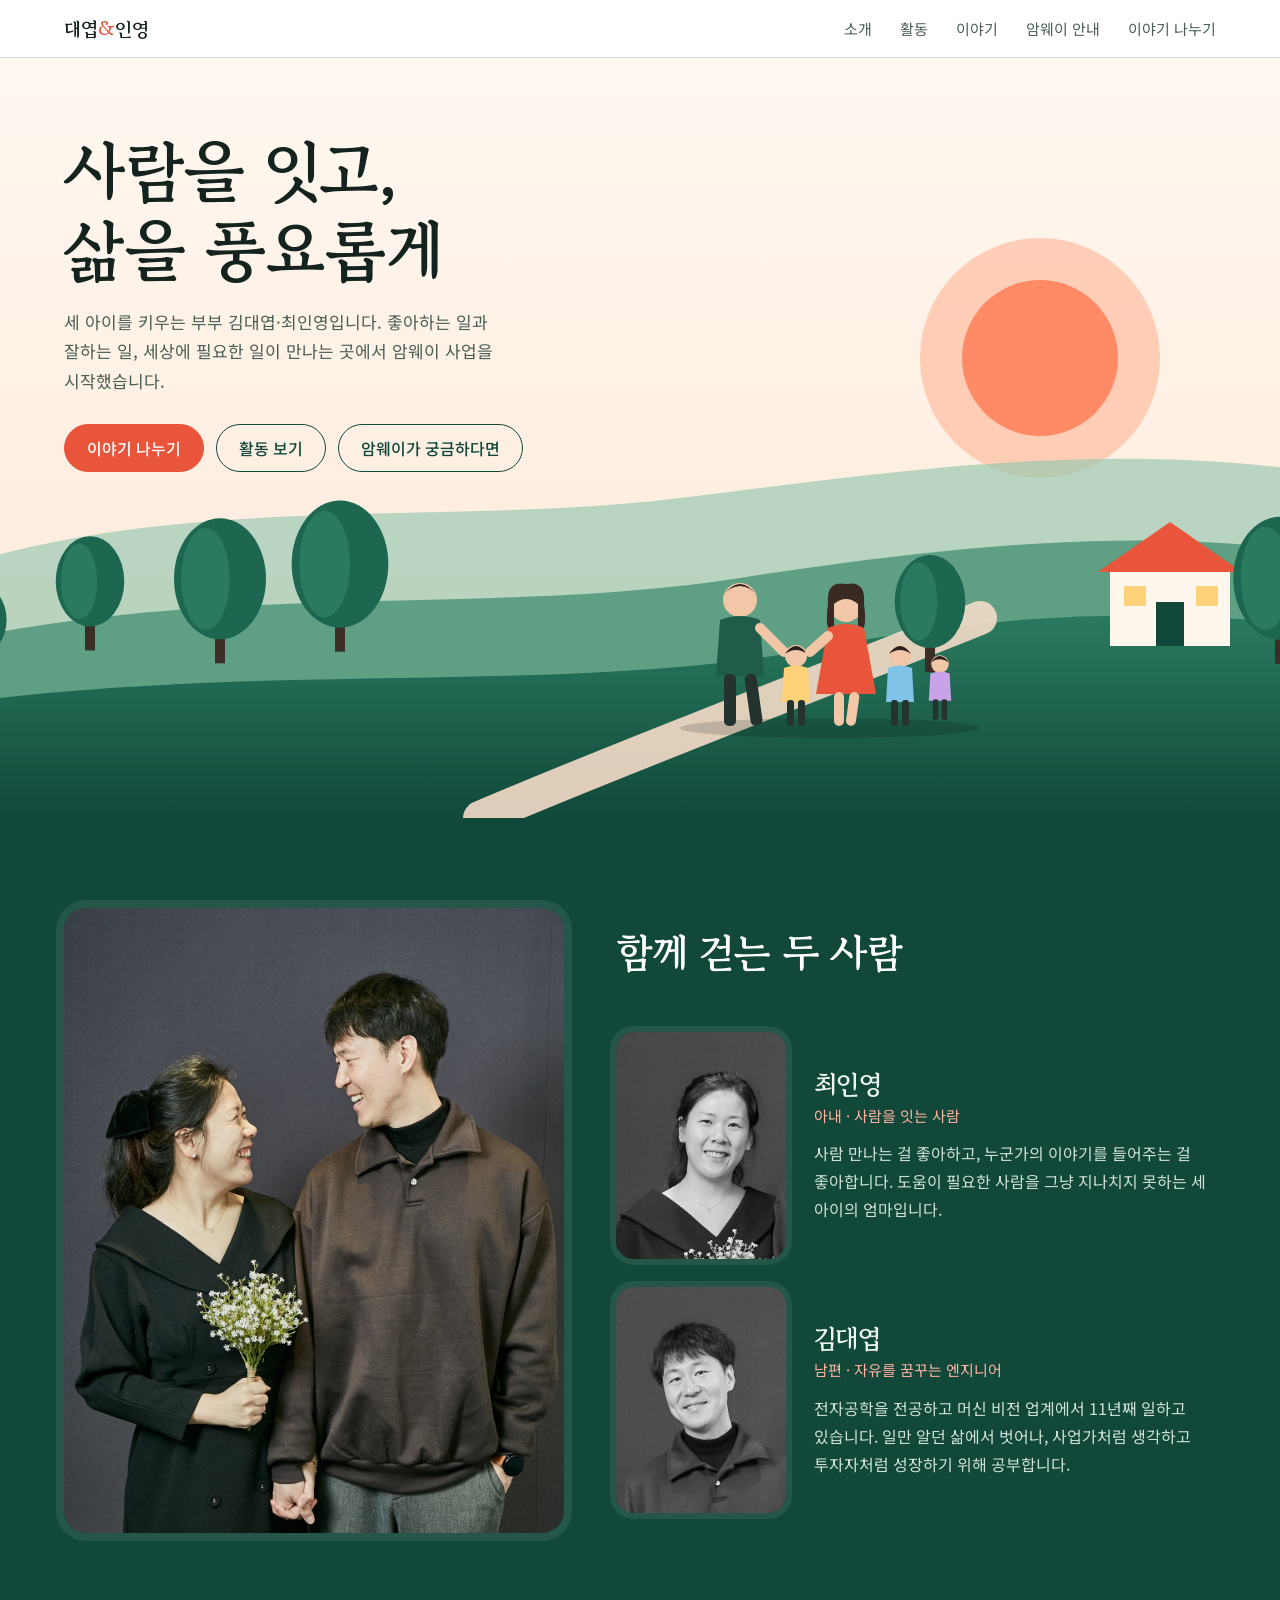
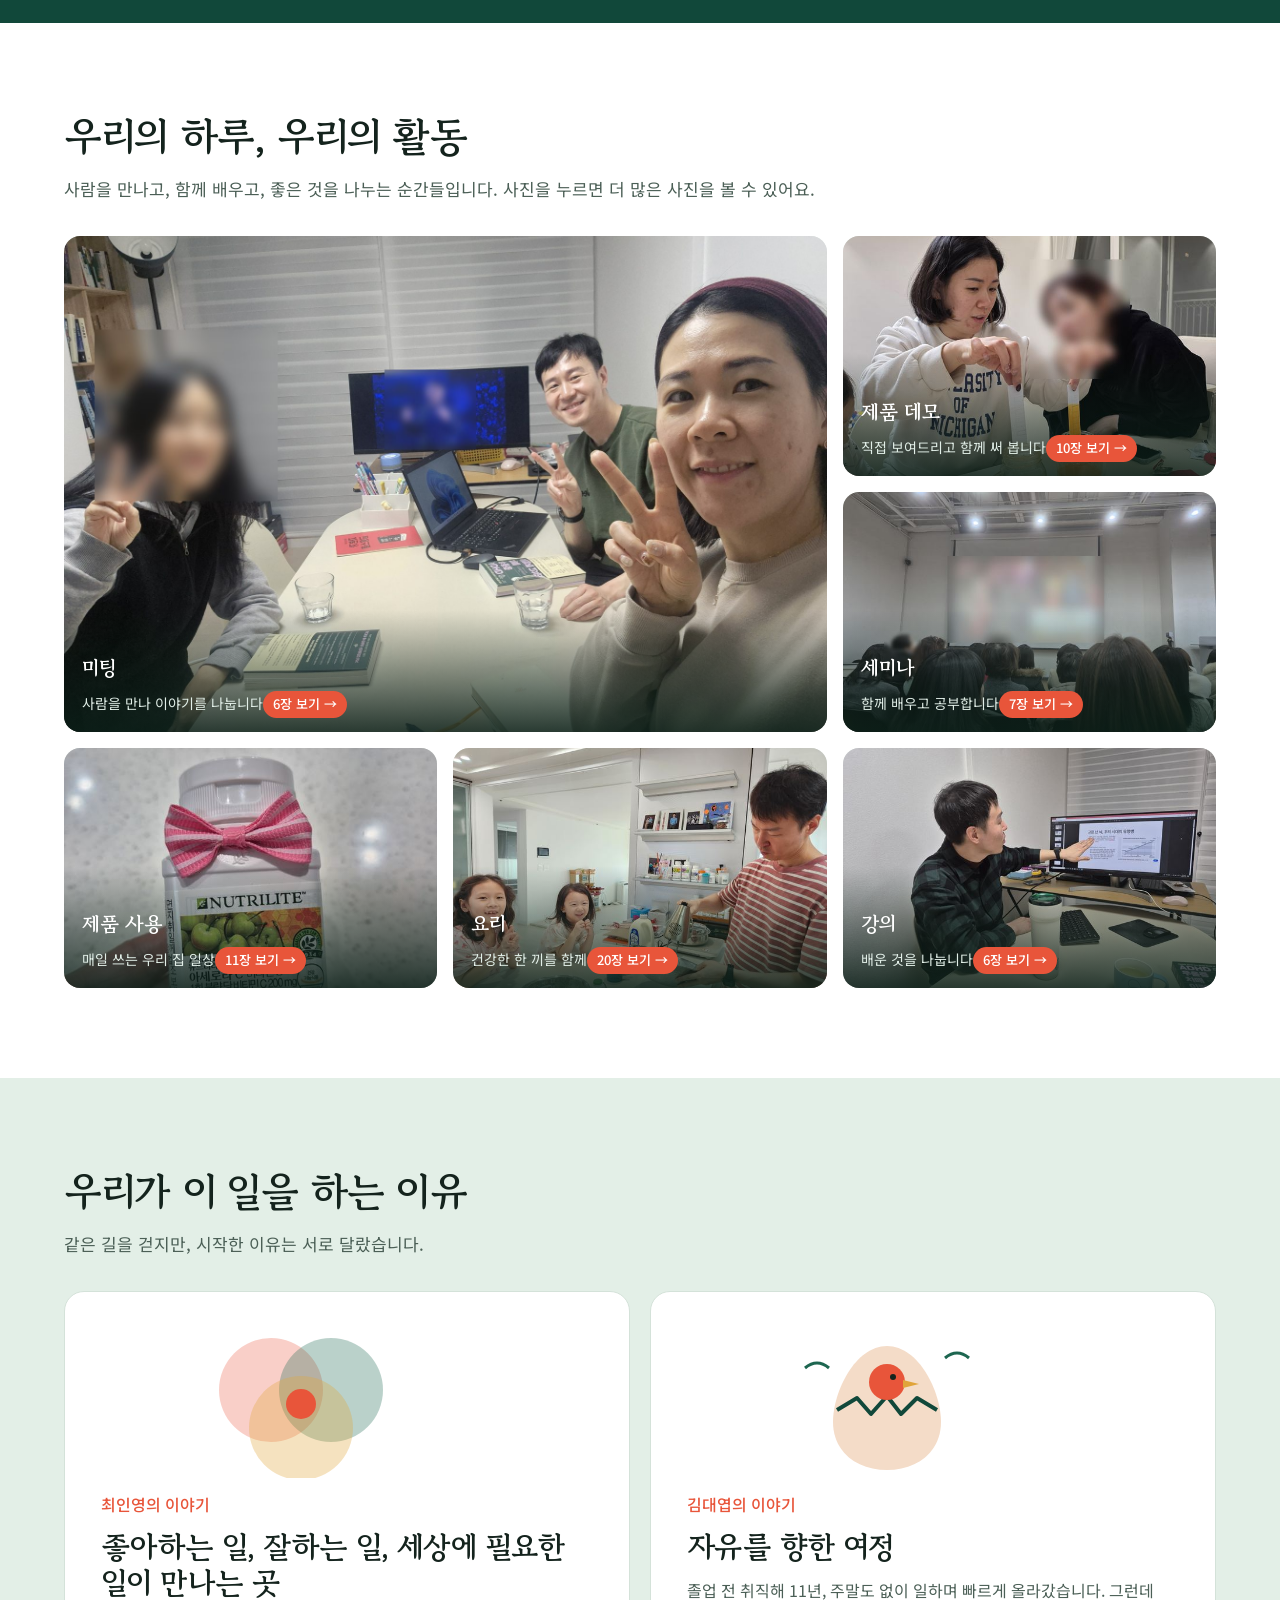
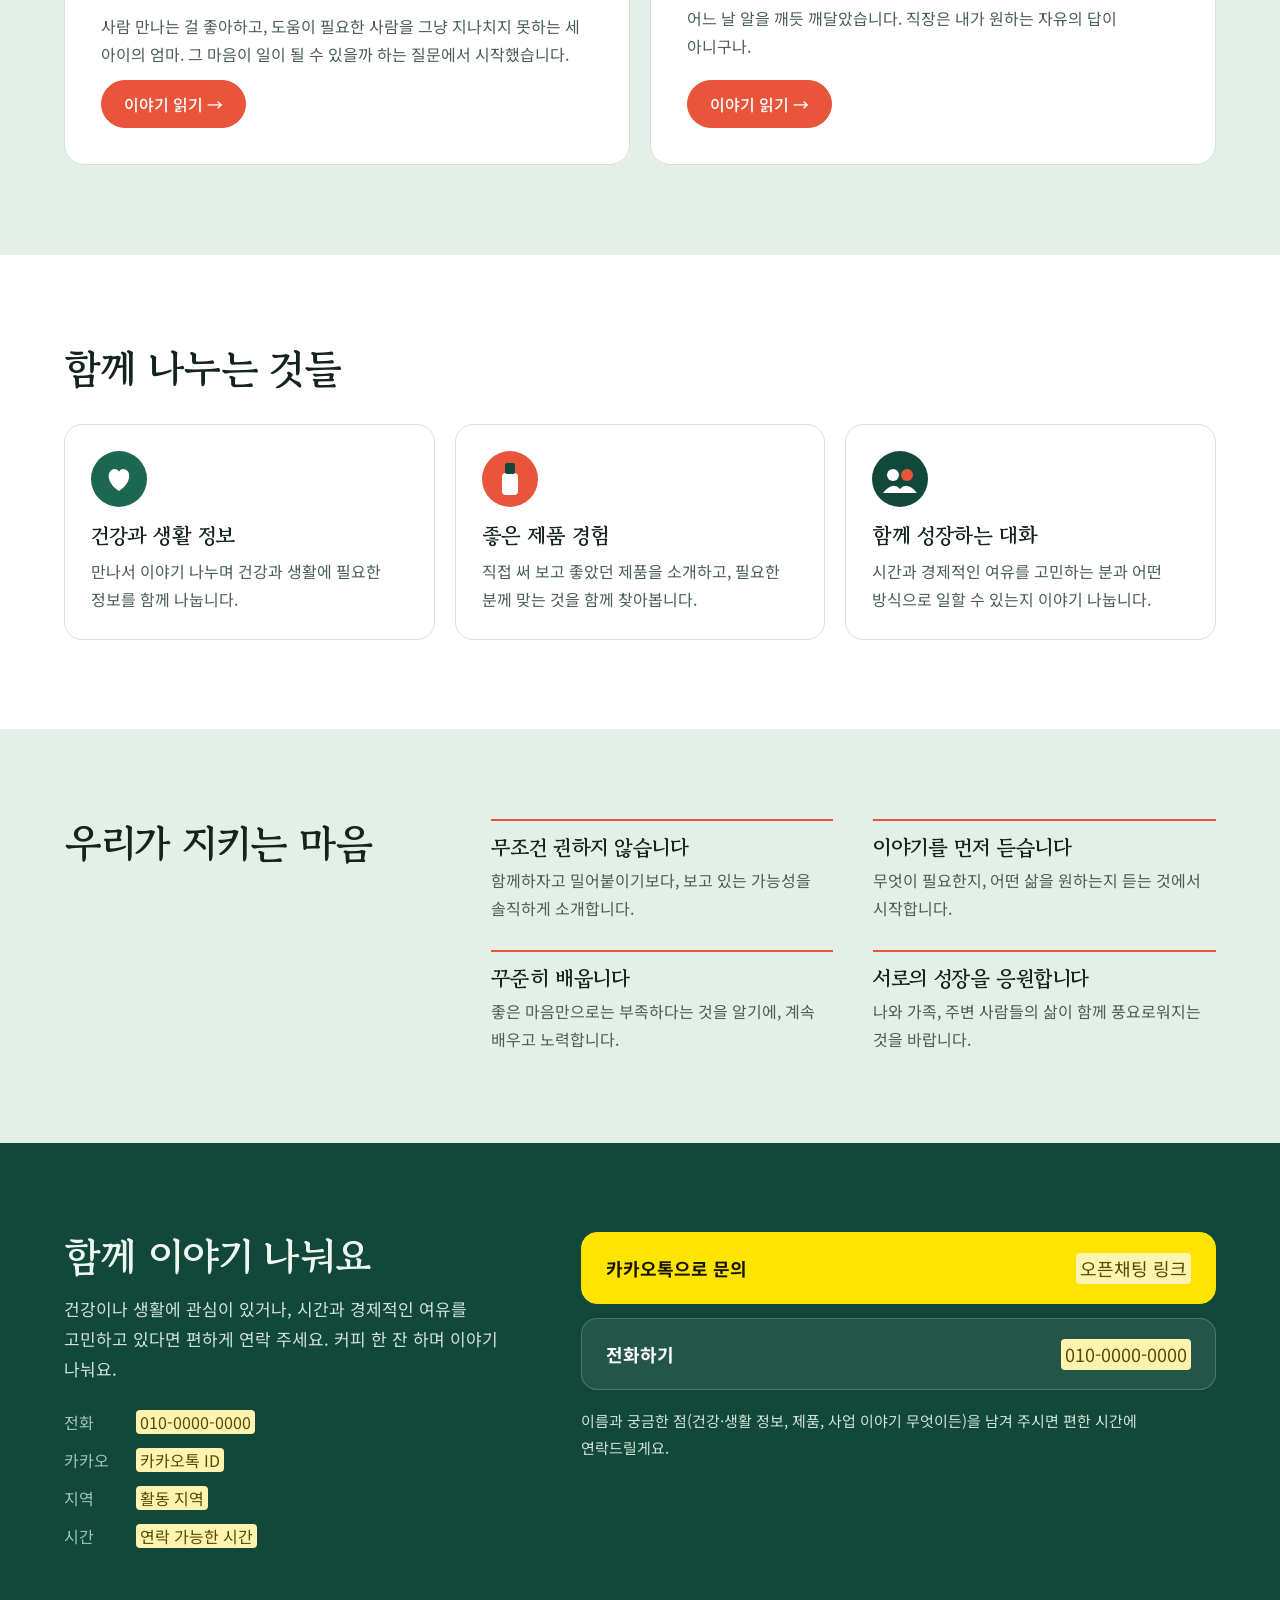
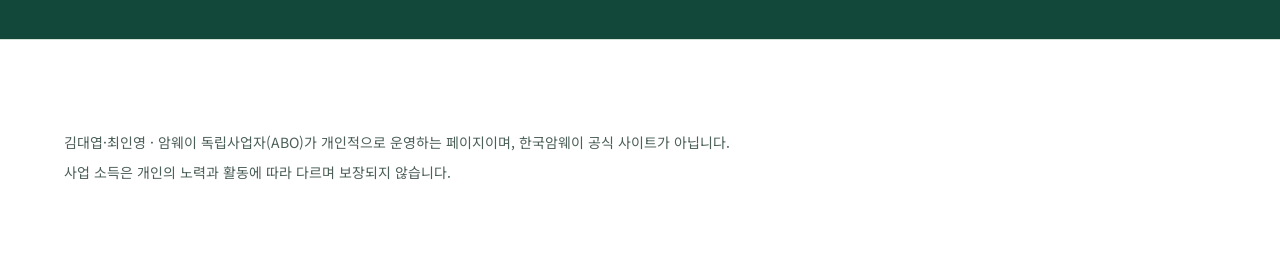
==== commit 236c8875: "Add Amway guide page (FAQ, join, business, products) and nav links" ====
--- a/index.html
+++ b/index.html
@@ -20,7 +20,7 @@
 
 <nav><div class="in">
 <a class="logo" href="#top">대엽<b>&amp;</b>인영</a>
-<ul><li><a href="#who">소개</a></li><li><a href="#activity">활동</a></li><li><a href="#story">이야기</a></li><li><a href="#contact">이야기 나누기</a></li></ul>
+<ul><li><a href="#who">소개</a></li><li><a href="#activity">활동</a></li><li><a href="#story">이야기</a></li><li><a href="guide.html">암웨이 안내</a></li><li><a href="#contact">이야기 나누기</a></li></ul>
 </div></nav>
 
 <header class="hero" id="top">
@@ -57,7 +57,7 @@
 <div class="copy">
 <h1>사람을 잇고,<br>삶을 풍요롭게</h1>
 <p>세 아이를 키우는 부부 김대엽·최인영입니다. 좋아하는 일과 잘하는 일, 세상에 필요한 일이 만나는 곳에서 암웨이 사업을 시작했습니다.</p>
-<div class="btns"><a class="btn main" href="#contact">이야기 나누기</a><a class="btn" href="#activity">활동 보기</a></div>
+<div class="btns"><a class="btn main" href="#contact">이야기 나누기</a><a class="btn" href="#activity">활동 보기</a><a class="btn" href="guide.html">암웨이가 궁금하다면</a></div>
 </div>
 </header>
 
--- a/style.css
+++ b/style.css
@@ -154,6 +154,91 @@
 .scard p{color:var(--soft)}
 .scard .q{margin:4px 0;font-size:19px;color:var(--ink)}
 .scard .btn{justify-self:start}
+/* guide page */
+.narrow{max-width:860px}
+.tint{background:var(--sage)}
+.ghead{padding-bottom:16px}
+.jump{display:grid;grid-template-columns:repeat(4,minmax(0,1fr));gap:12px;margin-top:28px}
+.jump a{display:grid;gap:2px;padding:16px 18px;border:1px solid var(--line);border-radius:16px;text-decoration:none;color:var(--soft);font-size:14px}
+.jump a b{font-family:"Gowun Batang",serif;font-size:20px;color:var(--coral)}
+.jump a:hover{border-color:var(--coral)}
+.faq{margin-top:28px;border-top:1px solid var(--line)}
+.faq details{border-bottom:1px solid var(--line)}
+.faq summary{cursor:pointer;list-style:none;display:flex;justify-content:space-between;gap:16px;padding:20px 4px;font-weight:500;font-size:18px}
+.faq summary::-webkit-details-marker{display:none}
+.faq summary::after{content:"+";color:var(--coral);font-size:24px;line-height:1;transition:transform .2s}
+.faq details[open] summary::after{transform:rotate(45deg)}
+.faq details p{padding:0 4px 22px;color:var(--soft)}
+.steps{list-style:none;counter-reset:s;margin:32px 0 0;padding:0;display:grid;grid-template-columns:repeat(4,minmax(0,1fr));gap:16px}
+.steps li{counter-increment:s;background:var(--bg);border:1px solid var(--line);border-radius:18px;padding:22px}
+.steps li::before{content:counter(s);display:grid;place-items:center;width:36px;height:36px;border-radius:50%;background:var(--coral);color:#fff;font-weight:700;margin-bottom:12px}
+.steps b{font-family:"Gowun Batang",serif;font-size:19px}
+.steps p{color:var(--soft);font-size:15px;margin-top:6px}
+.note{margin-top:20px;font-size:14px;color:var(--soft)}
+.flow{display:block;width:100%;max-width:720px;margin:32px 0 8px}
+.flow .box rect{fill:var(--sage);stroke:var(--line)}
+.flow .box.hi rect{fill:var(--pine2);stroke:none}
+.flow .t1{fill:var(--ink)}.flow .t2{fill:var(--soft)}.flow .t3{fill:#fff;font-weight:700}
+.flow .ar{fill:none;stroke:var(--soft);stroke-width:2}
+.flow .ar.hi{stroke:var(--coral);stroke-width:3}
+.flow .dash{stroke-dasharray:6 6}
+.cards.two{grid-template-columns:repeat(2,minmax(0,1fr))}
+.prod{display:grid;grid-template-columns:repeat(4,minmax(0,1fr));gap:16px;margin-top:32px}
+.prod figure{margin:0;background:var(--bg);border:1px solid var(--line);border-radius:18px;overflow:hidden}
+.prod img{display:block;width:100%;aspect-ratio:1/1;object-fit:cover}
+.prod figcaption{padding:14px 16px 18px;display:grid;gap:4px;font-size:14px;color:var(--soft)}
+.prod figcaption b{font-family:"Gowun Batang",serif;font-size:18px;color:var(--ink)}
+.brands{display:flex;flex-wrap:wrap;gap:10px;margin-top:24px}
+.brands span{background:var(--bg);border:1px solid var(--line);border-radius:999px;padding:6px 14px;font-weight:500;font-size:15px}
+.brands em{font-style:normal;color:var(--soft);font-weight:400;font-size:13px;margin-left:4px}
+.jump{grid-template-columns:repeat(5,minmax(0,1fr))}
+.stats{display:grid;grid-template-columns:repeat(4,minmax(0,1fr));gap:12px;margin-top:28px}
+.stats div{background:var(--pine);color:#cfe2d8;border-radius:18px;padding:20px 18px;display:grid;gap:4px;font-size:14px;align-content:start}
+.stats b{font-family:"Gowun Batang",serif;font-size:clamp(30px,3.6vw,40px);color:#fff;line-height:1.1}
+.stats small{font-size:.5em;margin-left:2px}
+.facts{display:grid;gap:0;margin-top:28px;border-top:1px solid var(--line)}
+.fact{display:grid;grid-template-columns:96px minmax(0,1fr);gap:20px;padding:22px 0;border-bottom:1px solid var(--line)}
+.fact .yr{font-family:"Gowun Batang",serif;font-weight:700;font-size:24px;color:var(--coral)}
+.fact p{color:var(--soft);margin-top:6px}
+.farm{display:grid;grid-template-columns:minmax(0,1fr) minmax(0,1fr);gap:clamp(20px,4vw,40px);align-items:center;margin-top:36px;background:var(--sage);border-radius:22px;padding:clamp(18px,3vw,32px)}
+.farm svg{display:block;width:100%;height:auto;border-radius:16px}
+.farm p{color:var(--soft);margin-top:8px}
+.farmlist{list-style:none;padding:0;margin:16px 0 0;display:grid;gap:12px}
+.farmlist li{display:grid;gap:2px;color:var(--soft);font-size:15px;padding-left:14px;border-left:3px solid var(--coral)}
+.farmlist b{color:var(--ink)}
+.fact p+p{margin-top:8px}
+.kr{display:flex;flex-wrap:wrap;align-items:center;gap:8px 16px;margin-top:14px;padding:14px 18px;border:1px solid var(--line);border-radius:14px;font-size:15px;color:var(--soft)}
+.kr b{color:var(--coral)}
+.faq details p+p,.faq .chk3+p{padding-top:0}
+.chk3{margin:0 0 14px;padding:0 4px 0 26px;color:var(--soft);display:grid;gap:4px}
+.choice{display:grid;grid-template-columns:repeat(3,minmax(0,1fr));gap:14px;margin-top:20px}
+.choice div{background:var(--bg);border:1px solid var(--line);border-radius:18px;padding:22px;display:grid;gap:2px;align-content:start}
+.choice em{font-style:normal;font-weight:700;color:var(--coral);font-size:14px}
+.choice b{font-family:"Gowun Batang",serif;font-size:24px}
+.choice span{font-weight:500;font-size:15px}
+.choice p{color:var(--soft);font-size:14px;margin-top:6px}
+.experts{display:grid;grid-template-columns:repeat(2,minmax(0,1fr));gap:16px;margin-top:20px}
+.experts .card{padding:22px}
+.experts .who2{color:var(--coral);font-size:14px;margin-top:2px}
+.experts small{display:block;margin-top:6px;font-size:13px}
+@media(max-width:860px){.choice,.experts{grid-template-columns:minmax(0,1fr)}}
+.mini{display:flex;flex-wrap:wrap;gap:10px;margin-top:14px}
+.mini span{display:grid;background:var(--sage);border-radius:14px;padding:10px 16px;font-size:13px;color:var(--soft)}
+.mini b{font-family:"Gowun Batang",serif;font-size:24px;color:var(--pine2);line-height:1.2}
+.sub{margin-top:40px;font-size:24px}
+.win{display:grid;grid-template-columns:minmax(0,5fr) minmax(0,6fr);gap:clamp(20px,4vw,40px);align-items:center;margin-top:20px}
+.win svg{display:block;width:100%;max-width:340px;margin-inline:auto}
+.win .wl{stroke:var(--line)}
+.win .wc1{fill:var(--coral)}.win .wc2{fill:var(--pine2)}.win .wc3{fill:#c98a2b}
+.win .wt{fill:var(--ink)}.win .wt2{fill:var(--soft)}
+.phil{margin-top:36px;background:var(--sage);border-radius:22px;padding:clamp(20px,3vw,32px)}
+.phil p:last-child{color:var(--soft)}
+@media(max-width:860px){.win{grid-template-columns:minmax(0,1fr)}}
+@media(max-width:860px){.stats{grid-template-columns:repeat(2,minmax(0,1fr))}.farm{grid-template-columns:minmax(0,1fr)}.jump{grid-template-columns:repeat(3,minmax(0,1fr))}}
+@media(max-width:480px){.fact{grid-template-columns:minmax(0,1fr);gap:4px}.jump{grid-template-columns:repeat(2,minmax(0,1fr))}}
+@media(max-width:860px){.jump,.steps,.prod{grid-template-columns:repeat(2,minmax(0,1fr))}.cards.two{grid-template-columns:minmax(0,1fr)}}
+@media(max-width:480px){.steps{grid-template-columns:minmax(0,1fr)}.jump{gap:8px}.jump a{padding:12px}}
+
 footer{font-size:14px;color:var(--soft);border-top:1px solid var(--line)}
 footer .in{display:grid;gap:6px}
 
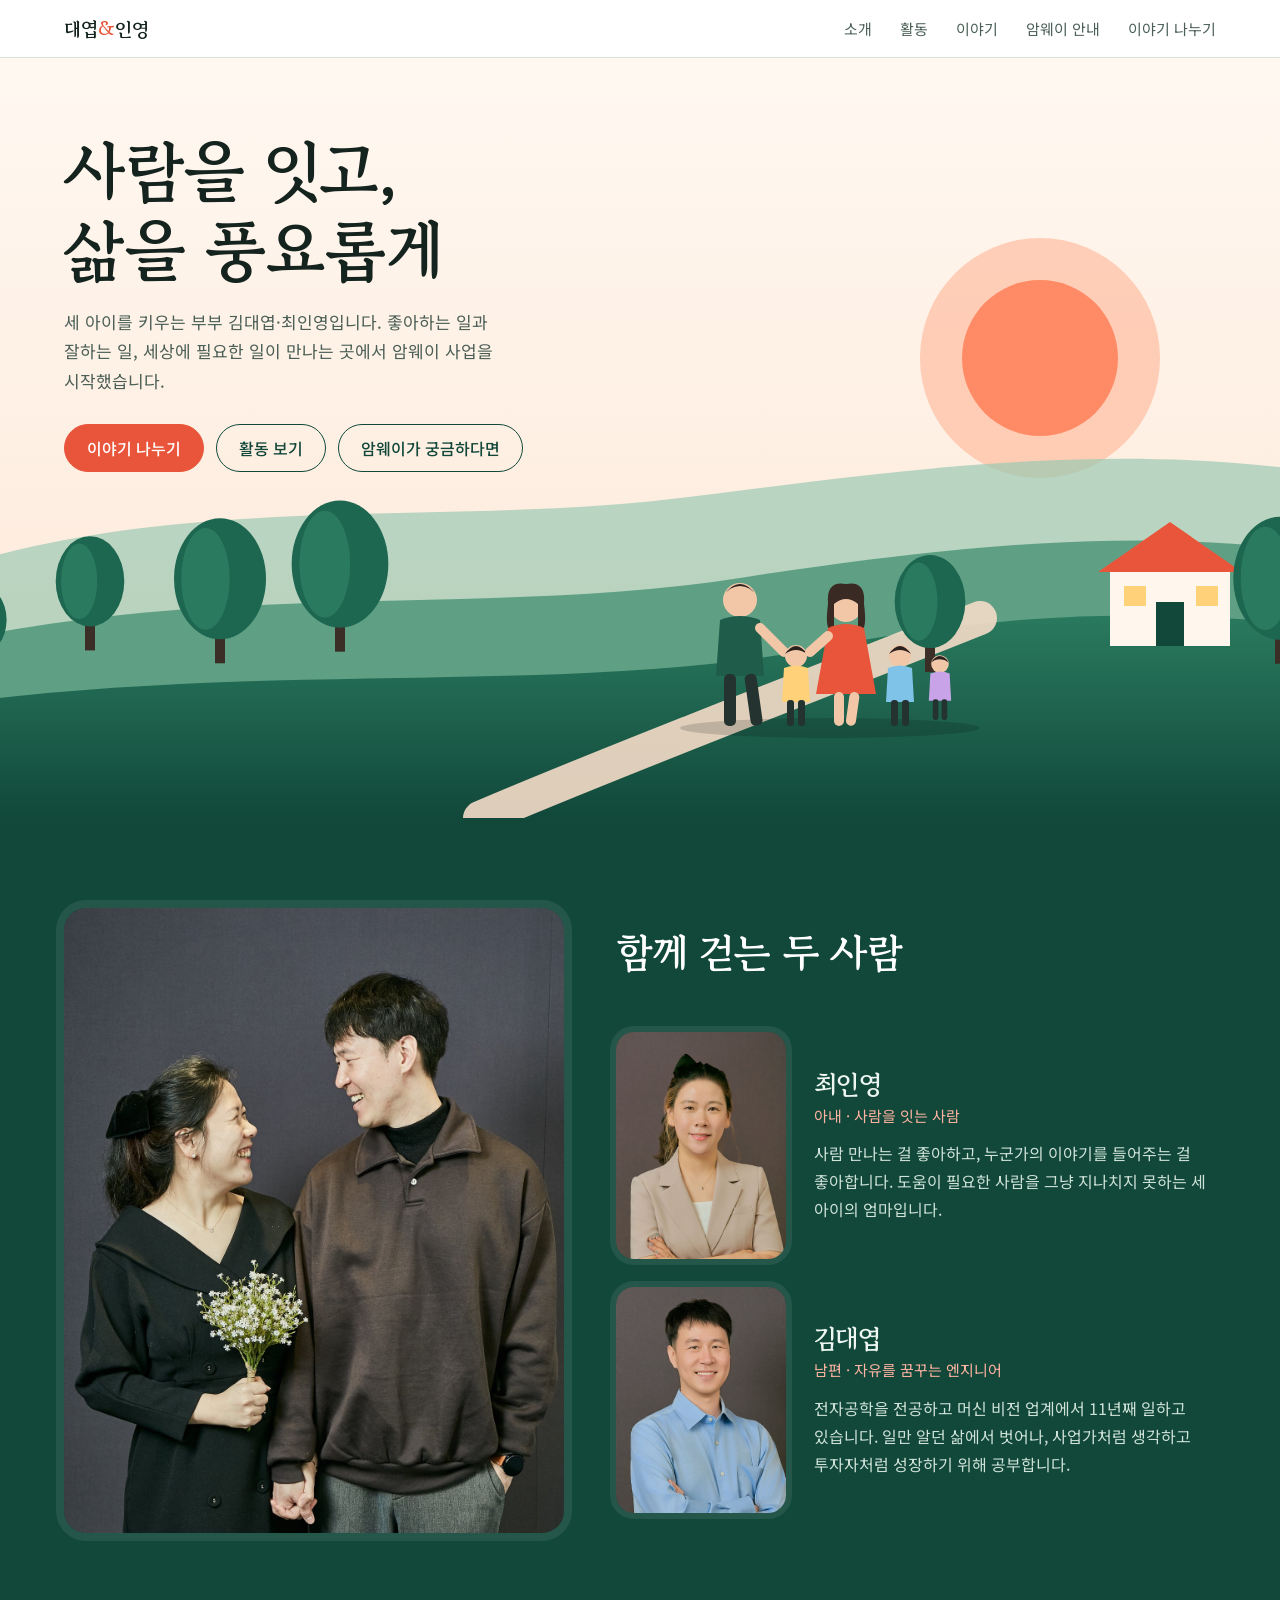
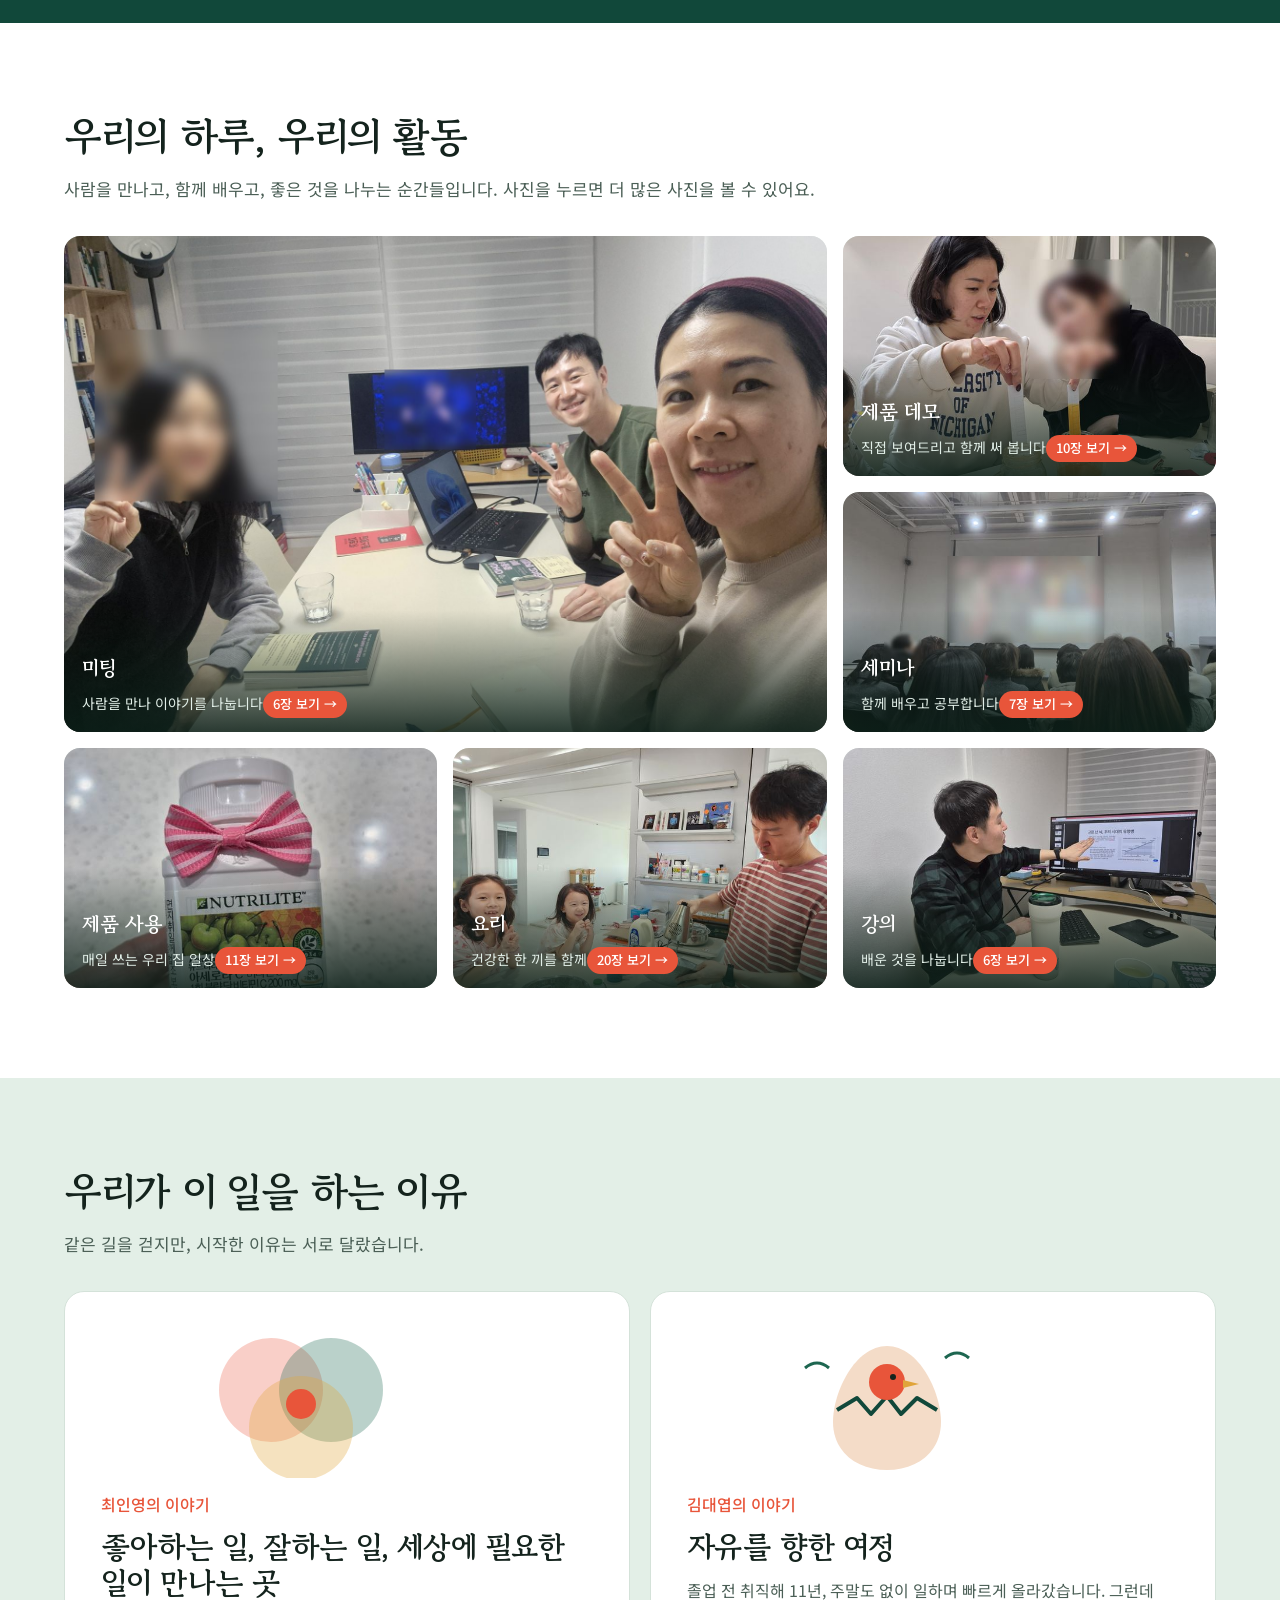
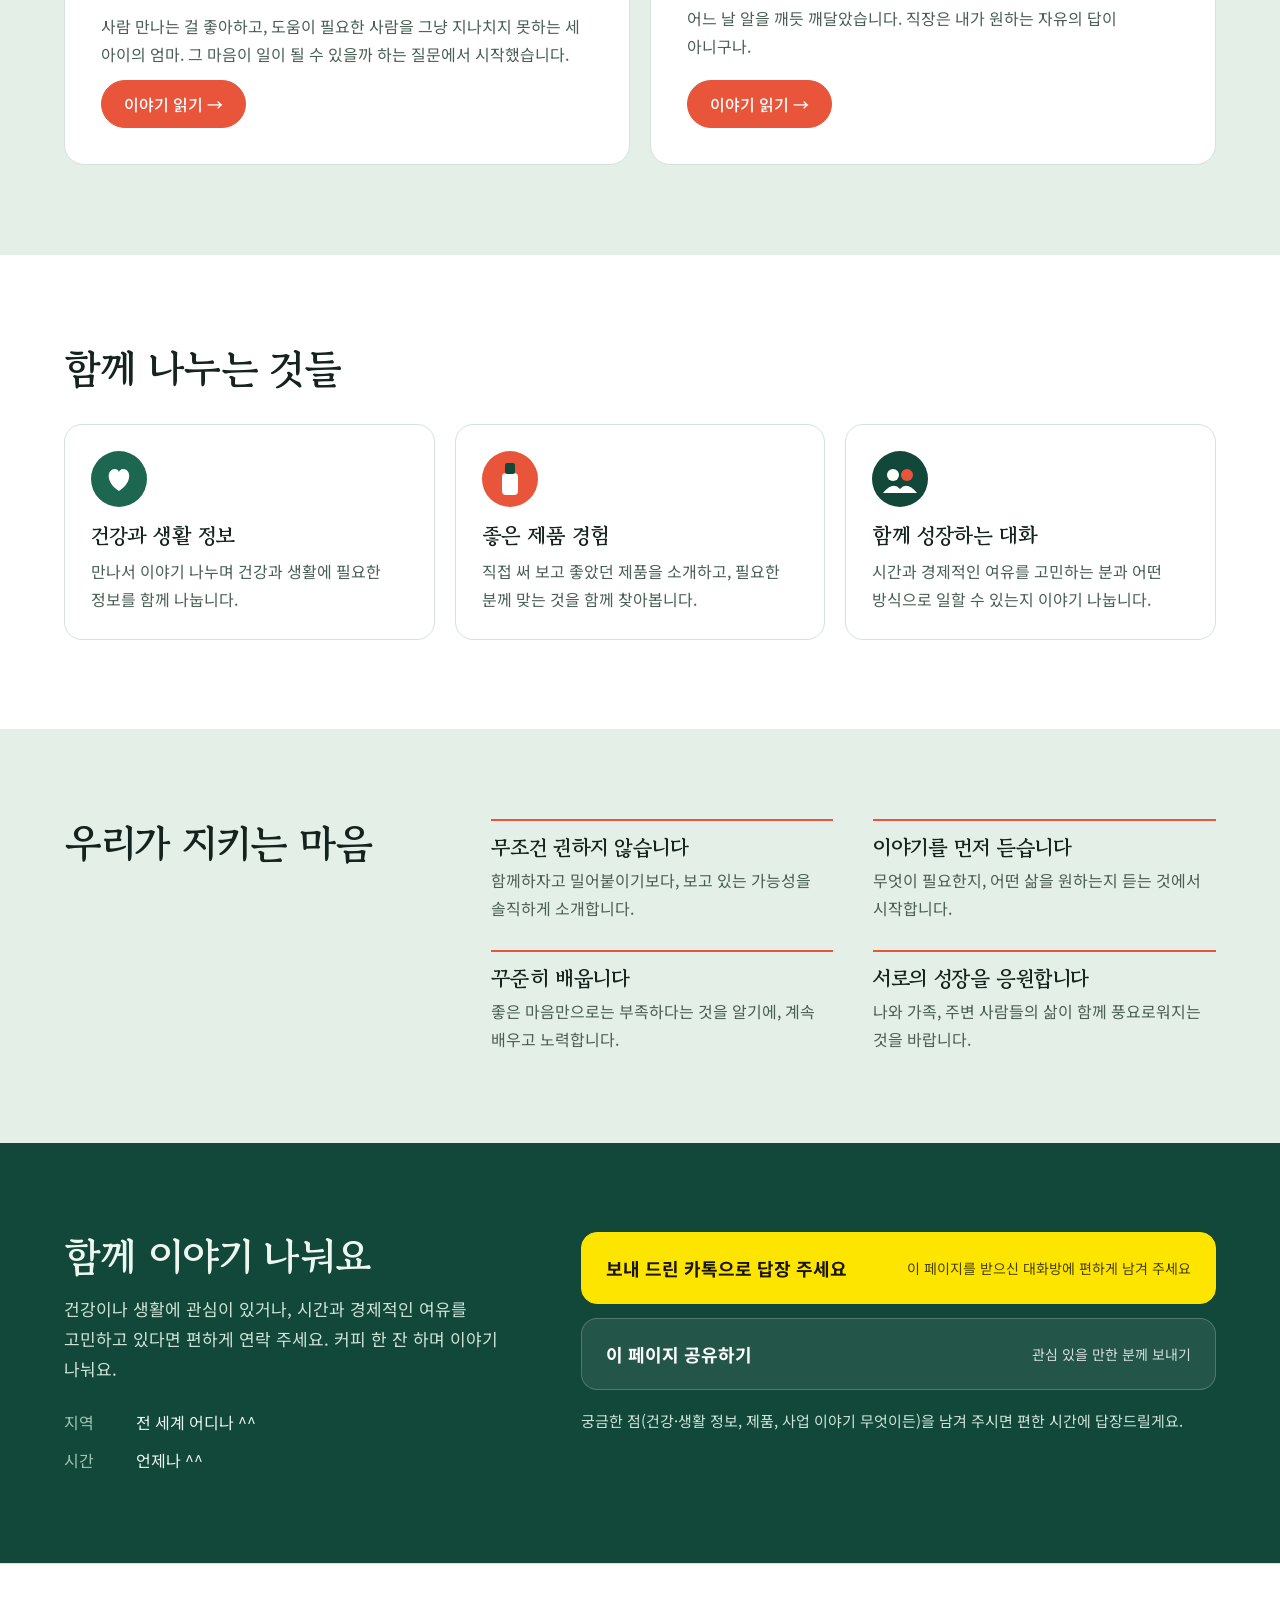
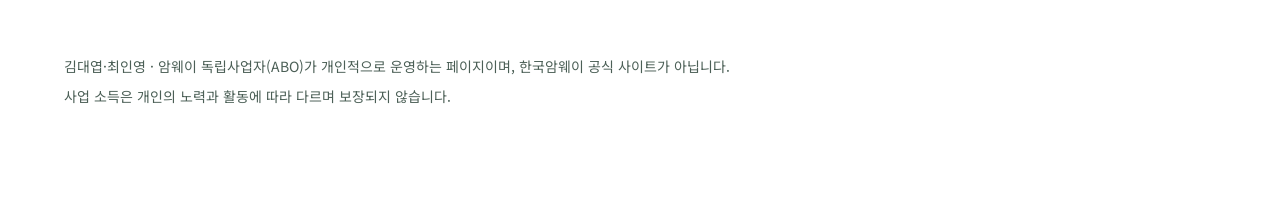
==== commit b94f723c: "Contact: drop phone/Kakao ID, reply-in-chat card, share button, region/time" ====
--- a/index.html
+++ b/index.html
@@ -126,11 +126,11 @@
 
 <section class="band contact" id="contact"><div class="in">
 <div><h2>함께 이야기 나눠요</h2><p class="lead">건강이나 생활에 관심이 있거나, 시간과 경제적인 여유를 고민하고 있다면 편하게 연락 주세요. 커피 한 잔 하며 이야기 나눠요.</p>
-<div class="info"><div><span>전화</span><span class="todo">010-0000-0000</span></div><div><span>카카오</span><span class="todo">카카오톡 ID</span></div><div><span>지역</span><span class="todo">활동 지역</span></div><div><span>시간</span><span class="todo">연락 가능한 시간</span></div></div></div>
+<div class="info"><div><span>지역</span><span>전 세계 어디나 ^^</span></div><div><span>시간</span><span>언제나 ^^</span></div></div></div>
 <div class="cta">
-<a class="big kakao" href="#contact"><b>카카오톡으로 문의</b><span class="todo">오픈채팅 링크</span></a>
-<a class="big" href="tel:010-0000-0000"><b>전화하기</b><span class="todo">010-0000-0000</span></a>
-<p>이름과 궁금한 점(건강·생활 정보, 제품, 사업 이야기 무엇이든)을 남겨 주시면 편한 시간에 연락드릴게요.</p>
+<div class="big kakao"><b>보내 드린 카톡으로 답장 주세요</b><span>이 페이지를 받으신 대화방에 편하게 남겨 주세요</span></div>
+<button type="button" class="big" id="share"><b>이 페이지 공유하기</b><span id="shareMsg">관심 있을 만한 분께 보내기</span></button>
+<p>궁금한 점(건강·생활 정보, 제품, 사업 이야기 무엇이든)을 남겨 주시면 편한 시간에 답장드릴게요.</p>
 </div>
 </div></section>
 
@@ -150,5 +150,13 @@
 const xs=[60,170,300,1010,1360,1420,420];
 g.innerHTML=xs.map(x=>{const h=70+r()*70,y=560+r()*40;return `<g transform="translate(${x} ${y})"><rect x="-5" y="-10" width="10" height="34" fill="#3b2e26"/><ellipse cx="0" cy="${-h/2}" rx="${h*.38}" ry="${h/2}" fill="#1d6650"/><ellipse cx="${-h*.12}" cy="${-h/2}" rx="${h*.2}" ry="${h*.42}" fill="#2a7a5f"/></g>`}).join('');
 }</script>
+<script>
+document.getElementById('share').addEventListener('click',function(){
+  var u='https://matthewkim5081.github.io/',m=document.getElementById('shareMsg');
+  if(navigator.share){navigator.share({title:document.title,url:u}).catch(function(){});return;}
+  if(navigator.clipboard){navigator.clipboard.writeText(u).then(function(){m.textContent='주소를 복사했어요. 카톡에 붙여 넣어 주세요';});}
+  else{m.textContent=u;}
+});
+</script>
 </body>
 </html>
--- a/style.css
+++ b/style.css
@@ -121,6 +121,8 @@
 .cta .big{display:flex;justify-content:space-between;align-items:center;gap:12px;flex-wrap:wrap;min-height:72px;padding:16px 24px;border-radius:16px;background:#ffffff14;border:1px solid #ffffff33;color:#fff;text-decoration:none;font-size:18px}
 .cta .big.kakao{background:#fee500;border-color:#fee500;color:#191600}
 .cta .big:hover{filter:brightness(1.06)}
+.cta .big span{font-size:14px;opacity:.8}
+.cta button.big{font:inherit;font-size:18px;cursor:pointer;text-align:left;width:100%}
 .cta p{color:#cfe2d8;font-size:15px;margin-top:4px}
 
 /* story page */
@@ -157,6 +159,8 @@
 /* guide page */
 .narrow{max-width:860px}
 .tint{background:var(--sage)}
+.tint .farm,.tint .mini span,.tint .brands span{background:var(--bg)}
+.tint .faq details{border-color:color-mix(in srgb,var(--line) 60%,var(--soft))}
 .ghead{padding-bottom:16px}
 .jump{display:grid;grid-template-columns:repeat(4,minmax(0,1fr));gap:12px;margin-top:28px}
 .jump a{display:grid;gap:2px;padding:16px 18px;border:1px solid var(--line);border-radius:16px;text-decoration:none;color:var(--soft);font-size:14px}
@@ -191,7 +195,9 @@
 .brands{display:flex;flex-wrap:wrap;gap:10px;margin-top:24px}
 .brands span{background:var(--bg);border:1px solid var(--line);border-radius:999px;padding:6px 14px;font-weight:500;font-size:15px}
 .brands em{font-style:normal;color:var(--soft);font-weight:400;font-size:13px;margin-left:4px}
-.jump{grid-template-columns:repeat(5,minmax(0,1fr))}
+.jump{grid-template-columns:repeat(6,minmax(0,1fr))}
+.tint .bonus,.tint .phil,.tint .qd{background:var(--bg)}
+.tint .calc p{background:var(--sage)}
 .stats{display:grid;grid-template-columns:repeat(4,minmax(0,1fr));gap:12px;margin-top:28px}
 .stats div{background:var(--pine);color:#cfe2d8;border-radius:18px;padding:20px 18px;display:grid;gap:4px;font-size:14px;align-content:start}
 .stats b{font-family:"Gowun Batang",serif;font-size:clamp(30px,3.6vw,40px);color:#fff;line-height:1.1}
@@ -226,6 +232,162 @@
 .mini span{display:grid;background:var(--sage);border-radius:14px;padding:10px 16px;font-size:13px;color:var(--soft)}
 .mini b{font-family:"Gowun Batang",serif;font-size:24px;color:var(--pine2);line-height:1.2}
 .sub{margin-top:40px;font-size:24px}
+.video{margin:24px 0 0}
+.vbox{position:relative;aspect-ratio:16/9;border-radius:16px;overflow:hidden;background:#000}
+.vbox iframe,.vbox img{position:absolute;inset:0;width:100%;height:100%;border:0;object-fit:cover}
+a.vbox{display:block}
+.vbox .play{position:absolute;left:50%;top:50%;width:76px;height:54px;margin:-27px 0 0 -38px;border-radius:14px;background:#ff0000e6}
+.vbox .play::after{content:"";position:absolute;left:30px;top:15px;border-left:22px solid #fff;border-top:12px solid transparent;border-bottom:12px solid transparent}
+a.vbox:hover .play{background:#ff0000}
+/* life timeline */
+.life{margin-top:14px}
+.life .bar{display:grid;grid-template-columns:49.4fr 34.1fr;min-height:56px;border-radius:14px;overflow:hidden}
+.life .gap{padding-block:8px!important}
+.life .work{background:var(--pine2)}
+.life .gap{background:repeating-linear-gradient(135deg,var(--coral) 0 10px,color-mix(in srgb,var(--coral) 80%,#fff) 10px 20px);color:#fff;display:flex;flex-direction:column;justify-content:center;padding:0 14px;font-size:13px;line-height:1.3}
+.life .gap b{font-size:20px}
+.life .ticks{display:grid;grid-template-columns:49.4fr 23.9fr 10.2fr;margin-top:8px;font-size:13px;color:var(--soft);line-height:1.4}
+.life .ticks div{border-left:2px solid var(--line);padding-left:8px}
+.life .ticks b{display:block;font-size:18px;color:var(--ink)}
+@media(max-width:560px){.life .ticks{grid-template-columns:repeat(3,minmax(0,1fr))}.life .ticks div{font-size:12px}}
+/* mission */
+.mission{margin:24px 0 8px;background:var(--bg);border:1px solid var(--line);border-radius:22px;padding:clamp(20px,3vw,32px)}
+.mq{font-family:"Gowun Batang",serif;font-size:clamp(24px,3vw,32px);line-height:1.3;margin:10px 0 14px}
+.mq span{display:block;font-size:.62em;color:var(--coral);margin-top:4px}
+.mission>p{color:var(--soft)}
+.vals4{display:grid;grid-template-columns:repeat(4,minmax(0,1fr));gap:10px;margin:18px 0}
+.vals4 span{background:var(--sage);border-radius:14px;padding:12px;text-align:center;font-size:12px;color:var(--soft);display:grid}
+.vals4 b{font-family:"Gowun Batang",serif;font-size:22px;color:var(--pine2)}
+.mission .mine{color:var(--ink);border-left:4px solid var(--coral);padding-left:14px}
+.mission .mine b{color:var(--coral)}
+@media(max-width:480px){.vals4{grid-template-columns:repeat(2,minmax(0,1fr))}}
+/* cashflow quadrant */
+.quad{display:grid;grid-template-columns:repeat(2,minmax(0,1fr));gap:12px;margin-top:28px;position:relative}
+.qd{border-radius:18px;padding:20px 22px;display:grid;gap:6px;align-content:start;border:1px solid var(--line);background:var(--bg)}
+.qd .lt{display:flex;align-items:baseline;gap:10px}
+.qd .lt b{font-family:"Gowun Batang",serif;font-size:44px;line-height:1}
+.qd .lt span{font-weight:700;font-size:18px}
+.qd .fx{font-weight:500;font-size:15px}
+.qd ul{margin:4px 0 0;padding-left:18px;color:var(--soft);font-size:14px}
+.qd.l .lt b{color:#6c8fb3}.qd.r .lt b{color:var(--coral)}
+.qd.r{border-color:var(--coral);box-shadow:inset 0 0 0 1px var(--coral)}
+.qlab{display:grid;grid-template-columns:repeat(2,minmax(0,1fr));gap:12px;margin-top:10px;text-align:center;font-weight:700;font-size:15px}
+.qlab span:first-child{color:#6c8fb3}.qlab span:last-child{color:var(--coral)}
+.msg{margin-top:28px;background:var(--pine);color:#eef6f1;border-radius:22px;padding:clamp(20px,3vw,32px)}
+.msg h3{color:#fff;font-size:clamp(22px,2.6vw,28px)}
+.msg p{color:#cfe2d8;margin-top:10px}
+.msg b{color:#ffb3a1}
+@media(max-width:560px){.qd{padding:16px}.qd .lt b{font-size:36px}}
+.video figcaption{margin-top:8px;font-size:14px;color:var(--soft)}
+.bonus{display:grid;grid-template-columns:minmax(0,1fr) minmax(0,1fr);gap:clamp(16px,4vw,40px);align-items:center;margin-top:20px;background:var(--sage);border-radius:22px;padding:clamp(16px,3vw,28px)}
+.bonus svg{display:block;width:100%;max-width:380px;margin-inline:auto}
+.bonus .bl{fill:none;stroke:var(--soft);stroke-width:2.5;stroke-dasharray:5 5}
+.bonus .bs{fill:#6c8fb3}.bonus .bm{fill:var(--pine2)}.bonus .ba{fill:#c98a2b}.bonus .br{fill:var(--coral)}
+.bonus .bt{fill:var(--ink)}.bonus .bc{fill:var(--coral)}
+.calc{display:grid;gap:12px}
+.calc .ok{background:var(--coral)!important;color:#fff}
+.calc .ok b{color:#fff}
+.calc .btn{justify-self:start;cursor:pointer;font:inherit;font-weight:500}
+.quiz .amt{opacity:0;transition:opacity .5s}
+.quiz.show .amt{opacity:1}
+.quiz.show .qm{opacity:0}
+.quiz .qm text{fill:var(--coral)}
+.bonus .bp{fill:var(--soft)}
+.ask{display:grid;gap:18px}
+.qq{font-size:17px;line-height:1.7}
+.qq b{color:var(--coral)}
+.ask .btn{justify-self:start;cursor:pointer;font:inherit;font-weight:700;border:0}
+#quizMore .cards{margin-top:16px}
+/* start decision tree */
+.tree{display:grid;grid-template-columns:minmax(0,1fr) minmax(0,3.2fr);gap:0;align-items:center;margin-top:24px}
+.t-root{background:var(--pine);color:#fff;border-radius:18px;padding:22px 16px;text-align:center;display:grid;gap:4px}
+.t-root b{font-family:"Gowun Batang",serif;font-size:22px}
+.t-root span{font-size:13px;color:#cfe2d8}
+.t-br{display:grid;gap:12px;padding-left:28px;position:relative}
+.t-br::before{content:"";position:absolute;left:0;top:28px;bottom:28px;width:14px;border:2px solid var(--line);border-right:0;border-radius:14px 0 0 14px}
+.t-br::after{content:"";position:absolute;left:-14px;top:50%;width:14px;border-top:2px solid var(--line)}
+.t-row{display:grid;grid-template-columns:minmax(0,1.1fr) 36px minmax(0,2fr);align-items:center;gap:8px}
+.t-mid,.t-end{background:var(--bg);border:1px solid var(--line);border-radius:14px;padding:12px 14px;display:grid;gap:2px}
+.t-mid b{font-size:16px}.t-mid span{font-size:13px;color:var(--soft)}
+.t-end b{font-family:"Gowun Batang",serif;font-size:19px}
+.t-end span{font-size:13px;color:var(--soft);line-height:1.5}
+.t-arr{height:2px;background:var(--soft);position:relative}
+.t-arr::after{content:"";position:absolute;right:-2px;top:-5px;border-left:9px solid var(--soft);border-top:6px solid transparent;border-bottom:6px solid transparent}
+.t-row.bad .t-end b{color:var(--coral)}
+.t-row.hi .t-end{background:var(--pine2);border-color:var(--pine2)}
+.t-row.hi .t-end b{color:#fff}.t-row.hi .t-end span{color:#d7ebe1}
+.t-row.hi .t-end b::before{content:"✦ "}
+@media(max-width:640px){
+.tree{grid-template-columns:minmax(0,1fr)}
+.t-root{padding:14px}
+.t-br{padding-left:0;margin-top:14px}
+.t-br::before,.t-br::after{display:none}
+.t-row{grid-template-columns:minmax(0,1fr);gap:0}
+.t-mid{border-radius:14px 14px 0 0;border-bottom:0;background:var(--sage);grid-template-columns:auto 1fr;align-items:baseline;gap:8px}
+.t-arr{display:none}
+.t-end{border-radius:0 0 14px 14px}}
+/* horizontal tree (slide-style) */
+.ht{--lc:var(--soft);display:flex;align-items:center;margin-top:28px}
+.ht ul{list-style:none;margin:0;padding:0 0 0 18px;display:flex;flex-direction:column;justify-content:center;position:relative}
+.ht ul::before{content:"";position:absolute;left:0;top:50%;width:18px;border-top:2px solid var(--lc)}
+.ht li{display:flex;align-items:center;position:relative;padding:6px 0}
+.ht li::before{content:"";position:absolute;left:0;top:0;bottom:0;border-left:2px solid var(--lc)}
+.ht li:first-child::before{top:50%}
+.ht li:last-child::before{bottom:50%}
+.ht li:only-child::before{display:none}
+.ht li::after{content:"";position:absolute;left:0;top:50%;width:18px;border-top:2px solid var(--lc)}
+.ht li>.n{margin-left:18px}
+.ht .n{background:var(--bg);border:1px solid var(--line);border-radius:14px;padding:10px 14px;display:grid;gap:1px;white-space:nowrap}
+.ht .n b{font-size:15px}
+.ht .n span{font-size:12px;color:var(--soft)}
+.ht .root{background:var(--pine);border-color:var(--pine);color:#fff;padding:18px}
+.ht .root b{font-family:"Gowun Batang",serif;font-size:20px}.ht .root span{color:#cfe2d8}
+.ht .end b{font-family:"Gowun Batang",serif;font-size:17px}
+.ht .bad b{color:var(--coral)}
+.ht .hi{background:var(--pine2);border-color:var(--pine2)}
+.ht .hi b{color:#fff}.ht .hi span{color:#d7ebe1}
+@media(max-width:760px){
+.ht{flex-direction:column;align-items:stretch}
+.ht ul{padding:0;margin-left:20px}
+.ht ul::before{display:none}
+.ht li{display:block;padding:10px 0 0 18px}
+.ht li::before,.ht li:first-child::before{display:block;content:"";position:absolute;left:0;top:0;bottom:0;border-left:2px solid var(--lc)}
+.ht li:last-child::before,.ht li:only-child::before{display:block;bottom:auto;height:34px}
+.ht li::after{left:0;top:34px;width:16px}
+.ht li>.n{margin-left:0;white-space:normal}
+.ht li>ul{margin-top:0}
+.ht .n{padding:10px 14px}
+.ht .root{text-align:center;padding:14px}}
+/* PV/BV + rate table */
+.pvbv{display:grid;grid-template-columns:repeat(2,minmax(0,1fr));gap:12px;margin-top:18px}
+.pvbv div{background:var(--bg);border:1px solid var(--line);border-radius:16px;padding:16px 18px;display:grid;gap:2px}
+.pvbv b{font-family:"Gowun Batang",serif;font-size:30px;color:var(--pine2);line-height:1}
+.pvbv span{font-size:12px;color:var(--soft)}
+.pvbv p{margin-top:6px;font-size:15px}
+.pvbv em{font-style:normal;font-weight:700;color:var(--coral)}
+.rate{margin-top:14px;background:var(--bg);border:1px solid var(--line);border-radius:16px;padding:16px 18px}
+.rh{font-weight:700;font-size:15px}
+.steps7{display:grid;grid-template-columns:repeat(7,minmax(0,1fr));gap:6px;align-items:end;margin-top:12px;height:150px}
+.steps7 div{height:calc(34px + var(--h) * 15px);background:linear-gradient(var(--pine2),color-mix(in srgb,var(--pine2) 70%,#fff));border-radius:8px 8px 4px 4px;display:flex;flex-direction:column;justify-content:space-between;align-items:center;padding:6px 2px;color:#fff}
+.steps7 b{font-size:15px}
+.steps7 span{font-size:11px;opacity:.9;white-space:nowrap}
+.rf{margin-top:8px;font-size:12px;color:var(--soft)}
+@media(max-width:480px){.steps7 b{font-size:12px}.steps7 span{font-size:9px}.pvbv b{font-size:24px}}
+.calc p{background:var(--bg);border-radius:14px;padding:12px 16px;font-size:15px;color:var(--soft)}
+.calc b{color:var(--ink)}
+.cards.three{grid-template-columns:repeat(3,minmax(0,1fr));margin-top:16px}
+@media(max-width:860px){.bonus,.cards.three{grid-template-columns:minmax(0,1fr)}}
+.flow-m{display:none}
+@media(max-width:560px){
+.flow{display:none}
+.flow-m{display:grid;gap:10px;margin-top:20px}
+.flow-m>div{background:var(--bg);border:1px solid var(--line);border-radius:14px;padding:12px 14px}
+.flow-m em{font-style:normal;font-size:13px;color:var(--soft)}
+.flow-m p{display:flex;flex-wrap:wrap;align-items:center;gap:6px;margin-top:6px;color:var(--soft);font-size:14px}
+.flow-m span{background:var(--sage);color:var(--ink);border-radius:8px;padding:3px 9px;font-weight:500}
+.flow-m .hi span{background:var(--pine2);color:#fff}
+.flow-m .hi p{color:var(--coral);font-weight:500}
+.flow-m .nt{border:0;background:none;padding:0 4px;font-size:13px;color:var(--coral)}}
 .win{display:grid;grid-template-columns:minmax(0,5fr) minmax(0,6fr);gap:clamp(20px,4vw,40px);align-items:center;margin-top:20px}
 .win svg{display:block;width:100%;max-width:340px;margin-inline:auto}
 .win .wl{stroke:var(--line)}
